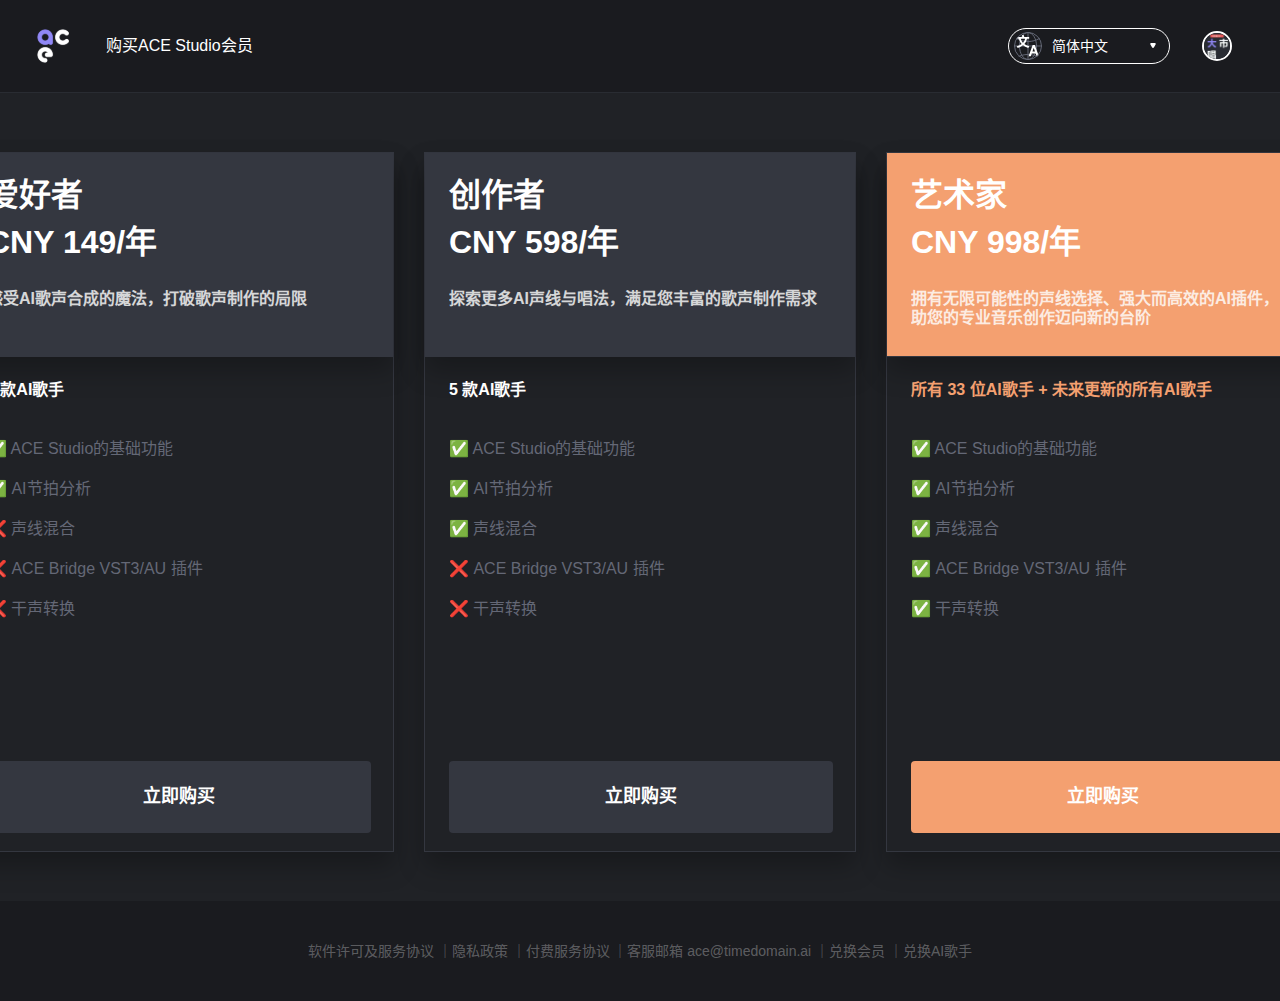
==== index.html @ 22b93936 "Add source code" ====
<!DOCTYPE html>
<html lang="zh-CN">

<head>
    <meta charset="UTF-8">
    <link rel="icon" href="/favicon.ico">
    <meta name="viewport" content="width=device-width, initial-scale=1.0">
    <meta name="baidu-site-verification" content="codeva-6UWgipgGR5">
    <!-- <title>ACE Studio | Create Limitless Vocals with AI</title> -->
    <meta name="keywords"
        content="ACE,Studio,时域科技,timedomain,AI歌声合成,引擎,软件,虚拟歌手,AI演唱,人工智能,synthesizer,vocaloid,utau,洛天依AI,雀河,火涟,长歌,鸾明,绮萱,鲤沅,小夜,起氏双子,柊雪,荼鸢,文栗,嗒啦啦,伊拾七,小莫,云灏,楚瓷,然糊糊,波音律,Vocaloid,AI歌手,AI孙燕姿,AI周杰伦,AI作曲,歌声合成,简谱,吉他谱,编曲,修音,录音棚,midi,demo曲,软音源,vst插件,人声音源,扒谱">
    <link rel="stylesheet" href="./assets/user-7eb5b597.css">
    <link rel="stylesheet" href="./assets/el-scrollbar-4dbad1cd.css">
    <link rel="stylesheet" href="./assets/el-avatar-55e4ee6e.css">
    <link rel="stylesheet" href="./assets/el-button-2cb60ae5.css">
    <link rel="stylesheet" href="./assets/index-273a7b34.css">
    <link rel="stylesheet" href="./assets/index-8712f2c7.css">
    <title>购买会员 - ACE Studio</title>
    <meta name="description" content="">
    <meta property="og:description" content="">
    <meta property="og:title" content="购买会员 - ACE Studio">
    <meta property="og:image" content="/favicon.ico">
</head>

<body data-aos-easing="ease" data-aos-duration="400" data-aos-delay="0">
    <div id="app" data-v-app="">
        <header
            class="h-23.5 w-full bg-black-250 justify-between flex flex-row flex-bc b-0 b-b b-solid b-black-550 px-8 gap-2"
            data-v-adced4b3="">
            <div class="layout__left flex items-center text-white" data-v-adced4b3=""><img alt="ace logo"
                    class="w-11 h-11 inline-block cursor-pointer" src="./assets/studio_logo-a847a9ad.svg"
                    data-v-adced4b3=""><!----><!----><!----><!----><span class="home__member" data-v-adced4b3="">购买ACE Studio会员</span><!----><!----><!----><!----><!----><!----></div>
            <div class="layout__right flex flex-nowrap items-center" data-v-adced4b3="">
                <div class="el-dropdown" data-v-adced4b3=""><button
                        class="el-button w-40.5 h-9 rounded-5 el-tooltip__trigger el-tooltip__trigger"
                        aria-disabled="false" type="button" id="el-id-4767-0" role="button" tabindex="0"
                        aria-controls="el-id-4767-1" aria-expanded="false" aria-haspopup="menu" data-v-adced4b3=""
                        style="--el-button-bg-color: ##646876; --el-button-text-color: var(--el-color-white); --el-button-border-color: ##646876; --el-button-hover-bg-color: rgb(77, 77, 77); --el-button-hover-text-color: var(--el-color-white); --el-button-hover-border-color: rgb(77, 77, 77); --el-button-active-bg-color: rgb(4, 4, 4); --el-button-active-border-color: rgb(4, 4, 4);"><!--v-if--><span
                            class=""><span class="w-37.5 flex items-center justify-between" data-v-adced4b3=""><img
                                    src="./assets/language-d5f8d525.svg" alt="language" data-v-adced4b3=""><span
                                    class="mr-8 text-sm" data-v-adced4b3="">简体中文</span><img class="mr-2"
                                    src="./assets/drop-down-55ddbc97.svg" alt="drop"
                                    data-v-adced4b3=""></span></span></button><!--v-if--></div>
                <div class="flex items-center ml-4 px-4 py-8 cursor-pointer hover:bg-[#646876] el-tooltip__trigger el-tooltip__trigger"
                    data-v-adced4b3=""><span class="el-avatar el-avatar--circle bg-[#000]" data-v-adced4b3=""
                        style="--el-avatar-size: 30px;"><img
                            src="./assets/860C649DDF0AA97A0EF742B240B599B6.jpg"
                            style="object-fit: cover;"></span></div>
            </div>
        </header><!---->
        <div class="flex flex-col items-center min-h-[85vh]" data-v-be33cde0=""><!---->
            <div class="subscribe flex mt-11" data-v-be33cde0="">
                <div class="card w-108" data-v-be33cde0="">
                    <div class="title-container w-107.5 h-51 text-8 font-600 flex flex-col" data-v-be33cde0=""><span
                            class="name" data-v-be33cde0="">爱好者</span><span
                            class="price flex justify-between mt-4 mb-7.5" data-v-be33cde0="">CNY 149/年</span><span
                            class="text-4 opacity-80" data-v-be33cde0="">感受AI歌声合成的魔法，打破歌声制作的局限</span></div>
                    <div class="content-container" data-v-be33cde0=""><span class="text-4 font-700" data-v-be33cde0="">1 款AI歌手</span>
                        <div class="feat-list leading-10" data-v-be33cde0="">✅ ACE Studio的基础功能
✅ AI节拍分析
❌ 声线混合
❌ ACE Bridge VST3/AU 插件
❌ 干声转换</div><button class="subscribe-button b-0 rounded" data-v-be33cde0=""><span
                                data-v-be33cde0="">立即购买</span></button>
                    </div>
                </div>
                <div class="card w-108" data-v-be33cde0="">
                    <div class="title-container w-107.5 h-51 text-8 font-600 flex flex-col" data-v-be33cde0=""><span
                            class="name" data-v-be33cde0="">创作者</span><span
                            class="price flex justify-between mt-4 mb-7.5" data-v-be33cde0="">CNY 598/年</span><span
                            class="text-4 opacity-80" data-v-be33cde0="">探索更多AI声线与唱法，满足您丰富的歌声制作需求</span></div>
                    <div class="content-container" data-v-be33cde0=""><span class="text-4 font-700" data-v-be33cde0="">5 款AI歌手</span>
                        <div class="feat-list leading-10" data-v-be33cde0="">✅ ACE Studio的基础功能
✅ AI节拍分析
✅ 声线混合
❌ ACE Bridge VST3/AU 插件
❌ 干声转换</div><button class="subscribe-button b-0 rounded" data-v-be33cde0=""><span
                                data-v-be33cde0="">立即购买</span></button>
                    </div>
                </div>
                <div class="card w-108 active" data-v-be33cde0="">
                    <div class="title-container w-107.5 h-51 text-8 font-600 flex flex-col" data-v-be33cde0=""><span
                            class="name" data-v-be33cde0="">艺术家</span><span
                            class="price flex justify-between mt-4 mb-7.5" data-v-be33cde0="">CNY 998/年</span><span
                            class="text-4 opacity-80" data-v-be33cde0="">拥有无限可能性的声线选择、强大而高效的AI插件，助您的专业音乐创作迈向新的台阶</span>
                    </div>
                    <div class="content-container" data-v-be33cde0=""><span class="singer-number" data-v-be33cde0="">所有 33 位AI歌手 + 未来更新的所有AI歌手</span>
                        <div class="feat-list leading-10" data-v-be33cde0="">✅ ACE Studio的基础功能
✅ AI节拍分析
✅ 声线混合
✅ ACE Bridge VST3/AU 插件
✅ 干声转换</div><button class="subscribe-button b-0 rounded" data-v-be33cde0=""><span
                                data-v-be33cde0="">立即购买</span></button>
                    </div>
                </div>
            </div>
        </div>
        <div class="footer"><span class="cursor-pointer">软件许可及服务协议 ｜ </span><span class="cursor-pointer">隐私政策 ｜
            </span><span class="cursor-pointer">付费服务协议 ｜ </span><span>客服邮箱 ace@timedomain.ai ｜ </span><span
                class="cursor-pointer">兑换会员 ｜ </span><span class="cursor-pointer">兑换AI歌手</span></div>
    </div>



    <div id="el-popper-container-4767">
        <div class="el-popper is-pure is-light el-dropdown__popper" tabindex="-1" aria-hidden="true"
            style="z-index: 2003; display: none; position: absolute; inset: 76px auto auto 1034.67px; margin: 0px;"
            data-popper-placement="bottom">
            <div class="el-scrollbar">
                <div class="el-scrollbar__wrap el-scrollbar__wrap--hidden-default">
                    <div class="el-scrollbar__view el-dropdown__list" style="">
                        <ul class="el-dropdown-menu w-41 h-30 bg-black-350" tabindex="-1" role="menu"
                            aria-labelledby="el-id-4767-0" data-v-adced4b3="" style="outline: none;" id="el-id-4767-1">
                            <!--v-if-->
                            <li data-el-collection-item="" class="text-white justify-center h-9 el-dropdown-menu__item"
                                aria-disabled="false" tabindex="-1" role="menuitem"><!--v-if-->日本語</li><!--v-if-->
                            <li data-el-collection-item="" class="text-white justify-center h-9 el-dropdown-menu__item"
                                aria-disabled="false" tabindex="-1" role="menuitem"><!--v-if-->ENGLISH</li><!--v-if-->
                            <li data-el-collection-item="" class="text-white justify-center h-9 el-dropdown-menu__item"
                                aria-disabled="false" tabindex="-1" role="menuitem"><!--v-if-->简体中文</li>
                        </ul>
                    </div>
                </div>
                <div class="el-scrollbar__bar is-horizontal" style="display: none;">
                    <div class="el-scrollbar__thumb" style="transform: translateX(0%);"></div>
                </div>
                <div class="el-scrollbar__bar is-vertical" style="display: none;">
                    <div class="el-scrollbar__thumb" style="transform: translateY(0%);"></div>
                </div>
            </div><span class="el-popper__arrow" data-popper-arrow=""
                style="position: absolute; left: 5.33333px;"></span>
        </div>
        <div class="el-popper is-light el-popover popover___info" tabindex="-1" aria-hidden="true" role="tooltip"
            id="el-id-4767-5"
            style="z-index: 2004; width: 214px; display: none; position: absolute; inset: 0px auto auto 0px; margin: 0px; transform: translate3d(1162.67px, 104.667px, 0px);"
            data-popper-placement="bottom"><!--v-if-->
            <div class="personal-information flex-col col-white bg-border fs-base text-sm!" data-v-adced4b3="">
                <div class="info flex flex-col leading-4 b-0 b-solid b-b b-[#343740]" data-v-adced4b3=""><span
                        class="font-600" data-v-adced4b3="">大市唱</span><span class="opacity-50" data-v-adced4b3=""></span>
                </div>
                <div class="tag account" data-v-adced4b3="">下载ACE Studio客户端</div>
                <div class="tag account" data-v-adced4b3="">管理账号</div>
                <div class="tag license" data-v-adced4b3="">商业许可</div>
                <div class="tag mb-2" data-v-adced4b3="">退出登录</div>
            </div><span class="el-popper__arrow" data-popper-arrow=""
                style="position: absolute; left: 0px; transform: translate3d(5.33333px, 0px, 0px);"></span>
        </div>
    </div>
</body>

</html>
---- assets/user-7eb5b597.css ----
@charset "UTF-8";:root{--el-color-white:#ffffff;--el-color-black:#000000;--el-color-primary-rgb:64,158,255;--el-color-success-rgb:103,194,58;--el-color-warning-rgb:230,162,60;--el-color-danger-rgb:245,108,108;--el-color-error-rgb:245,108,108;--el-color-info-rgb:144,147,153;--el-font-size-extra-large:20px;--el-font-size-large:18px;--el-font-size-medium:16px;--el-font-size-base:14px;--el-font-size-small:13px;--el-font-size-extra-small:12px;--el-font-family:"Helvetica Neue",Helvetica,"PingFang SC","Hiragino Sans GB","Microsoft YaHei","\5fae\8f6f\96c5\9ed1",Arial,sans-serif;--el-font-weight-primary:500;--el-font-line-height-primary:24px;--el-index-normal:1;--el-index-top:1000;--el-index-popper:2000;--el-border-radius-base:4px;--el-border-radius-small:2px;--el-border-radius-round:20px;--el-border-radius-circle:100%;--el-transition-duration:.3s;--el-transition-duration-fast:.2s;--el-transition-function-ease-in-out-bezier:cubic-bezier(.645, .045, .355, 1);--el-transition-function-fast-bezier:cubic-bezier(.23, 1, .32, 1);--el-transition-all:all var(--el-transition-duration) var(--el-transition-function-ease-in-out-bezier);--el-transition-fade:opacity var(--el-transition-duration) var(--el-transition-function-fast-bezier);--el-transition-md-fade:transform var(--el-transition-duration) var(--el-transition-function-fast-bezier),opacity var(--el-transition-duration) var(--el-transition-function-fast-bezier);--el-transition-fade-linear:opacity var(--el-transition-duration-fast) linear;--el-transition-border:border-color var(--el-transition-duration-fast) var(--el-transition-function-ease-in-out-bezier);--el-transition-box-shadow:box-shadow var(--el-transition-duration-fast) var(--el-transition-function-ease-in-out-bezier);--el-transition-color:color var(--el-transition-duration-fast) var(--el-transition-function-ease-in-out-bezier);--el-component-size-large:40px;--el-component-size:32px;--el-component-size-small:24px}:root{color-scheme:light;--el-color-white:#ffffff;--el-color-black:#000000;--el-color-primary:#409eff;--el-color-primary-light-3:#79bbff;--el-color-primary-light-5:#a0cfff;--el-color-primary-light-7:#c6e2ff;--el-color-primary-light-8:#d9ecff;--el-color-primary-light-9:#ecf5ff;--el-color-primary-dark-2:#337ecc;--el-color-success:#67c23a;--el-color-success-light-3:#95d475;--el-color-success-light-5:#b3e19d;--el-color-success-light-7:#d1edc4;--el-color-success-light-8:#e1f3d8;--el-color-success-light-9:#f0f9eb;--el-color-success-dark-2:#529b2e;--el-color-warning:#e6a23c;--el-color-warning-light-3:#eebe77;--el-color-warning-light-5:#f3d19e;--el-color-warning-light-7:#f8e3c5;--el-color-warning-light-8:#faecd8;--el-color-warning-light-9:#fdf6ec;--el-color-warning-dark-2:#b88230;--el-color-danger:#f56c6c;--el-color-danger-light-3:#f89898;--el-color-danger-light-5:#fab6b6;--el-color-danger-light-7:#fcd3d3;--el-color-danger-light-8:#fde2e2;--el-color-danger-light-9:#fef0f0;--el-color-danger-dark-2:#c45656;--el-color-error:#f56c6c;--el-color-error-light-3:#f89898;--el-color-error-light-5:#fab6b6;--el-color-error-light-7:#fcd3d3;--el-color-error-light-8:#fde2e2;--el-color-error-light-9:#fef0f0;--el-color-error-dark-2:#c45656;--el-color-info:#909399;--el-color-info-light-3:#b1b3b8;--el-color-info-light-5:#c8c9cc;--el-color-info-light-7:#dedfe0;--el-color-info-light-8:#e9e9eb;--el-color-info-light-9:#f4f4f5;--el-color-info-dark-2:#73767a;--el-bg-color:#ffffff;--el-bg-color-page:#f2f3f5;--el-bg-color-overlay:#ffffff;--el-text-color-primary:#303133;--el-text-color-regular:#606266;--el-text-color-secondary:#909399;--el-text-color-placeholder:#a8abb2;--el-text-color-disabled:#c0c4cc;--el-border-color:#dcdfe6;--el-border-color-light:#e4e7ed;--el-border-color-lighter:#ebeef5;--el-border-color-extra-light:#f2f6fc;--el-border-color-dark:#d4d7de;--el-border-color-darker:#cdd0d6;--el-fill-color:#f0f2f5;--el-fill-color-light:#f5f7fa;--el-fill-color-lighter:#fafafa;--el-fill-color-extra-light:#fafcff;--el-fill-color-dark:#ebedf0;--el-fill-color-darker:#e6e8eb;--el-fill-color-blank:#ffffff;--el-box-shadow:0px 12px 32px 4px rgba(0, 0, 0, .04),0px 8px 20px rgba(0, 0, 0, .08);--el-box-shadow-light:0px 0px 12px rgba(0, 0, 0, .12);--el-box-shadow-lighter:0px 0px 6px rgba(0, 0, 0, .12);--el-box-shadow-dark:0px 16px 48px 16px rgba(0, 0, 0, .08),0px 12px 32px rgba(0, 0, 0, .12),0px 8px 16px -8px rgba(0, 0, 0, .16);--el-disabled-bg-color:var(--el-fill-color-light);--el-disabled-text-color:var(--el-text-color-placeholder);--el-disabled-border-color:var(--el-border-color-light);--el-overlay-color:rgba(0, 0, 0, .8);--el-overlay-color-light:rgba(0, 0, 0, .7);--el-overlay-color-lighter:rgba(0, 0, 0, .5);--el-mask-color:rgba(255, 255, 255, .9);--el-mask-color-extra-light:rgba(255, 255, 255, .3);--el-border-width:1px;--el-border-style:solid;--el-border-color-hover:var(--el-text-color-disabled);--el-border:var(--el-border-width) var(--el-border-style) var(--el-border-color);--el-svg-monochrome-grey:var(--el-border-color)}.fade-in-linear-enter-active,.fade-in-linear-leave-active{transition:var(--el-transition-fade-linear)}.fade-in-linear-enter-from,.fade-in-linear-leave-to{opacity:0}.el-fade-in-linear-enter-active,.el-fade-in-linear-leave-active{transition:var(--el-transition-fade-linear)}.el-fade-in-linear-enter-from,.el-fade-in-linear-leave-to{opacity:0}.el-fade-in-enter-active,.el-fade-in-leave-active{transition:all var(--el-transition-duration) cubic-bezier(.55,0,.1,1)}.el-fade-in-enter-from,.el-fade-in-leave-active{opacity:0}.el-zoom-in-center-enter-active,.el-zoom-in-center-leave-active{transition:all var(--el-transition-duration) cubic-bezier(.55,0,.1,1)}.el-zoom-in-center-enter-from,.el-zoom-in-center-leave-active{opacity:0;transform:scaleX(0)}.el-zoom-in-top-enter-active,.el-zoom-in-top-leave-active{opacity:1;transform:scaleY(1);transition:var(--el-transition-md-fade);transform-origin:center top}.el-zoom-in-top-enter-active[data-popper-placement^=top],.el-zoom-in-top-leave-active[data-popper-placement^=top]{transform-origin:center bottom}.el-zoom-in-top-enter-from,.el-zoom-in-top-leave-active{opacity:0;transform:scaleY(0)}.el-zoom-in-bottom-enter-active,.el-zoom-in-bottom-leave-active{opacity:1;transform:scaleY(1);transition:var(--el-transition-md-fade);transform-origin:center bottom}.el-zoom-in-bottom-enter-from,.el-zoom-in-bottom-leave-active{opacity:0;transform:scaleY(0)}.el-zoom-in-left-enter-active,.el-zoom-in-left-leave-active{opacity:1;transform:scale(1);transition:var(--el-transition-md-fade);transform-origin:top left}.el-zoom-in-left-enter-from,.el-zoom-in-left-leave-active{opacity:0;transform:scale(.45)}.collapse-transition{transition:var(--el-transition-duration) height ease-in-out,var(--el-transition-duration) padding-top ease-in-out,var(--el-transition-duration) padding-bottom ease-in-out}.el-collapse-transition-enter-active,.el-collapse-transition-leave-active{transition:var(--el-transition-duration) max-height ease-in-out,var(--el-transition-duration) padding-top ease-in-out,var(--el-transition-duration) padding-bottom ease-in-out}.horizontal-collapse-transition{transition:var(--el-transition-duration) width ease-in-out,var(--el-transition-duration) padding-left ease-in-out,var(--el-transition-duration) padding-right ease-in-out}.el-list-enter-active,.el-list-leave-active{transition:all 1s}.el-list-enter-from,.el-list-leave-to{opacity:0;transform:translateY(-30px)}.el-list-leave-active{position:absolute!important}.el-opacity-transition{transition:opacity var(--el-transition-duration) cubic-bezier(.55,0,.1,1)}.el-icon-loading{-webkit-animation:rotating 2s linear infinite;animation:rotating 2s linear infinite}.el-icon--right{margin-left:5px}.el-icon--left{margin-right:5px}@-webkit-keyframes rotating{0%{transform:rotate(0)}to{transform:rotate(360deg)}}@keyframes rotating{0%{transform:rotate(0)}to{transform:rotate(360deg)}}.el-icon{--color:inherit;height:1em;width:1em;line-height:1em;display:inline-flex;justify-content:center;align-items:center;position:relative;fill:currentColor;color:var(--color);font-size:inherit}.el-icon.is-loading{-webkit-animation:rotating 2s linear infinite;animation:rotating 2s linear infinite}.el-icon svg{height:1em;width:1em}.el-badge{--el-badge-bg-color:var(--el-color-danger);--el-badge-radius:10px;--el-badge-font-size:12px;--el-badge-padding:6px;--el-badge-size:18px;position:relative;vertical-align:middle;display:inline-block}.el-badge__content{background-color:var(--el-badge-bg-color);border-radius:var(--el-badge-radius);color:var(--el-color-white);display:inline-flex;justify-content:center;align-items:center;font-size:var(--el-badge-font-size);height:var(--el-badge-size);padding:0 var(--el-badge-padding);white-space:nowrap;border:1px solid var(--el-bg-color)}.el-badge__content.is-fixed{position:absolute;top:0;right:calc(1px + var(--el-badge-size)/ 2);transform:translateY(-50%) translate(100%)}.el-badge__content.is-fixed.is-dot{right:5px}.el-badge__content.is-dot{height:8px;width:8px;padding:0;right:0;border-radius:50%}.el-badge__content--primary{background-color:var(--el-color-primary)}.el-badge__content--success{background-color:var(--el-color-success)}.el-badge__content--warning{background-color:var(--el-color-warning)}.el-badge__content--info{background-color:var(--el-color-info)}.el-badge__content--danger{background-color:var(--el-color-danger)}.el-message{--el-message-bg-color:var(--el-color-info-light-9);--el-message-border-color:var(--el-border-color-lighter);--el-message-padding:15px 19px;--el-message-close-size:16px;--el-message-close-icon-color:var(--el-text-color-placeholder);--el-message-close-hover-color:var(--el-text-color-secondary)}.el-message{width:-webkit-fit-content;width:-moz-fit-content;width:fit-content;max-width:calc(100% - 32px);box-sizing:border-box;border-radius:var(--el-border-radius-base);border-width:var(--el-border-width);border-style:var(--el-border-style);border-color:var(--el-message-border-color);position:fixed;left:50%;top:20px;transform:translate(-50%);background-color:var(--el-message-bg-color);transition:opacity var(--el-transition-duration),transform .4s,top .4s;padding:var(--el-message-padding);display:flex;align-items:center}.el-message.is-center{justify-content:center}.el-message.is-closable .el-message__content{padding-right:31px}.el-message p{margin:0}.el-message--success{--el-message-bg-color:var(--el-color-success-light-9);--el-message-border-color:var(--el-color-success-light-8);--el-message-text-color:var(--el-color-success)}.el-message--success .el-message__content{color:var(--el-message-text-color);overflow-wrap:anywhere}.el-message .el-message-icon--success{color:var(--el-message-text-color)}.el-message--info{--el-message-bg-color:var(--el-color-info-light-9);--el-message-border-color:var(--el-color-info-light-8);--el-message-text-color:var(--el-color-info)}.el-message--info .el-message__content{color:var(--el-message-text-color);overflow-wrap:anywhere}.el-message .el-message-icon--info{color:var(--el-message-text-color)}.el-message--warning{--el-message-bg-color:var(--el-color-warning-light-9);--el-message-border-color:var(--el-color-warning-light-8);--el-message-text-color:var(--el-color-warning)}.el-message--warning .el-message__content{color:var(--el-message-text-color);overflow-wrap:anywhere}.el-message .el-message-icon--warning{color:var(--el-message-text-color)}.el-message--error{--el-message-bg-color:var(--el-color-error-light-9);--el-message-border-color:var(--el-color-error-light-8);--el-message-text-color:var(--el-color-error)}.el-message--error .el-message__content{color:var(--el-message-text-color);overflow-wrap:anywhere}.el-message .el-message-icon--error{color:var(--el-message-text-color)}.el-message__icon{margin-right:10px}.el-message .el-message__badge{position:absolute;top:-8px;right:-8px}.el-message__content{padding:0;font-size:14px;line-height:1}.el-message__content:focus{outline-width:0}.el-message .el-message__closeBtn{position:absolute;top:50%;right:19px;transform:translateY(-50%);cursor:pointer;color:var(--el-message-close-icon-color);font-size:var(--el-message-close-size)}.el-message .el-message__closeBtn:focus{outline-width:0}.el-message .el-message__closeBtn:hover{color:var(--el-message-close-hover-color)}.el-message-fade-enter-from,.el-message-fade-leave-to{opacity:0;transform:translate(-50%,-100%)}
---- assets/el-scrollbar-4dbad1cd.css ----
.el-popper{--el-popper-border-radius:var(--el-popover-border-radius, 4px)}.el-popper{position:absolute;border-radius:var(--el-popper-border-radius);padding:5px 11px;z-index:2000;font-size:12px;line-height:20px;min-width:10px;word-wrap:break-word;visibility:visible}.el-popper.is-dark{color:var(--el-bg-color);background:var(--el-text-color-primary);border:1px solid var(--el-text-color-primary)}.el-popper.is-dark .el-popper__arrow:before{border:1px solid var(--el-text-color-primary);background:var(--el-text-color-primary);right:0}.el-popper.is-light{background:var(--el-bg-color-overlay);border:1px solid var(--el-border-color-light)}.el-popper.is-light .el-popper__arrow:before{border:1px solid var(--el-border-color-light);background:var(--el-bg-color-overlay);right:0}.el-popper.is-pure{padding:0}.el-popper__arrow{position:absolute;width:10px;height:10px;z-index:-1}.el-popper__arrow:before{position:absolute;width:10px;height:10px;z-index:-1;content:" ";transform:rotate(45deg);background:var(--el-text-color-primary);box-sizing:border-box}.el-popper[data-popper-placement^=top]>.el-popper__arrow{bottom:-5px}.el-popper[data-popper-placement^=top]>.el-popper__arrow:before{border-bottom-right-radius:2px}.el-popper[data-popper-placement^=bottom]>.el-popper__arrow{top:-5px}.el-popper[data-popper-placement^=bottom]>.el-popper__arrow:before{border-top-left-radius:2px}.el-popper[data-popper-placement^=left]>.el-popper__arrow{right:-5px}.el-popper[data-popper-placement^=left]>.el-popper__arrow:before{border-top-right-radius:2px}.el-popper[data-popper-placement^=right]>.el-popper__arrow{left:-5px}.el-popper[data-popper-placement^=right]>.el-popper__arrow:before{border-bottom-left-radius:2px}.el-popper[data-popper-placement^=top] .el-popper__arrow:before{border-top-color:transparent!important;border-left-color:transparent!important}.el-popper[data-popper-placement^=bottom] .el-popper__arrow:before{border-bottom-color:transparent!important;border-right-color:transparent!important}.el-popper[data-popper-placement^=left] .el-popper__arrow:before{border-left-color:transparent!important;border-bottom-color:transparent!important}.el-popper[data-popper-placement^=right] .el-popper__arrow:before{border-right-color:transparent!important;border-top-color:transparent!important}.el-scrollbar{--el-scrollbar-opacity:.3;--el-scrollbar-bg-color:var(--el-text-color-secondary);--el-scrollbar-hover-opacity:.5;--el-scrollbar-hover-bg-color:var(--el-text-color-secondary)}.el-scrollbar{overflow:hidden;position:relative;height:100%}.el-scrollbar__wrap{overflow:auto;height:100%}.el-scrollbar__wrap--hidden-default{scrollbar-width:none}.el-scrollbar__wrap--hidden-default::-webkit-scrollbar{display:none}.el-scrollbar__thumb{position:relative;display:block;width:0;height:0;cursor:pointer;border-radius:inherit;background-color:var(--el-scrollbar-bg-color,var(--el-text-color-secondary));transition:var(--el-transition-duration) background-color;opacity:var(--el-scrollbar-opacity,.3)}.el-scrollbar__thumb:hover{background-color:var(--el-scrollbar-hover-bg-color,var(--el-text-color-secondary));opacity:var(--el-scrollbar-hover-opacity,.5)}.el-scrollbar__bar{position:absolute;right:2px;bottom:2px;z-index:1;border-radius:4px}.el-scrollbar__bar.is-vertical{width:6px;top:2px}.el-scrollbar__bar.is-vertical>div{width:100%}.el-scrollbar__bar.is-horizontal{height:6px;left:2px}.el-scrollbar__bar.is-horizontal>div{height:100%}.el-scrollbar-fade-enter-active{transition:opacity .34s ease-out}.el-scrollbar-fade-leave-active{transition:opacity .12s ease-out}.el-scrollbar-fade-enter-from,.el-scrollbar-fade-leave-active{opacity:0}
---- assets/el-avatar-55e4ee6e.css ----
.el-avatar{--el-avatar-text-color:var(--el-color-white);--el-avatar-bg-color:var(--el-text-color-disabled);--el-avatar-text-size:14px;--el-avatar-icon-size:18px;--el-avatar-border-radius:var(--el-border-radius-base);--el-avatar-size-large:56px;--el-avatar-size-small:24px;--el-avatar-size:40px;display:inline-flex;justify-content:center;align-items:center;box-sizing:border-box;text-align:center;overflow:hidden;color:var(--el-avatar-text-color);background:var(--el-avatar-bg-color);width:var(--el-avatar-size);height:var(--el-avatar-size);font-size:var(--el-avatar-text-size)}.el-avatar>img{display:block;height:100%}.el-avatar--circle{border-radius:50%}.el-avatar--square{border-radius:var(--el-avatar-border-radius)}.el-avatar--icon{font-size:var(--el-avatar-icon-size)}.el-avatar--small{--el-avatar-size:24px}.el-avatar--large{--el-avatar-size:56px}
---- assets/el-button-2cb60ae5.css ----
.el-button{--el-button-font-weight:var(--el-font-weight-primary);--el-button-border-color:var(--el-border-color);--el-button-bg-color:var(--el-fill-color-blank);--el-button-text-color:var(--el-text-color-regular);--el-button-disabled-text-color:var(--el-disabled-text-color);--el-button-disabled-bg-color:var(--el-fill-color-blank);--el-button-disabled-border-color:var(--el-border-color-light);--el-button-divide-border-color:rgba(255, 255, 255, .5);--el-button-hover-text-color:var(--el-color-primary);--el-button-hover-bg-color:var(--el-color-primary-light-9);--el-button-hover-border-color:var(--el-color-primary-light-7);--el-button-active-text-color:var(--el-button-hover-text-color);--el-button-active-border-color:var(--el-color-primary);--el-button-active-bg-color:var(--el-button-hover-bg-color);--el-button-outline-color:var(--el-color-primary-light-5);--el-button-hover-link-text-color:var(--el-color-info);--el-button-active-color:var(--el-text-color-primary)}.el-button{display:inline-flex;justify-content:center;align-items:center;line-height:1;height:32px;white-space:nowrap;cursor:pointer;color:var(--el-button-text-color);text-align:center;box-sizing:border-box;outline:0;transition:.1s;font-weight:var(--el-button-font-weight);-webkit-user-select:none;-moz-user-select:none;-ms-user-select:none;user-select:none;vertical-align:middle;-webkit-appearance:none;background-color:var(--el-button-bg-color);border:var(--el-border);border-color:var(--el-button-border-color);padding:8px 15px;font-size:var(--el-font-size-base);border-radius:var(--el-border-radius-base)}.el-button:focus,.el-button:hover{color:var(--el-button-hover-text-color);border-color:var(--el-button-hover-border-color);background-color:var(--el-button-hover-bg-color);outline:0}.el-button:active{color:var(--el-button-active-text-color);border-color:var(--el-button-active-border-color);background-color:var(--el-button-active-bg-color);outline:0}.el-button:focus-visible{outline:2px solid var(--el-button-outline-color);outline-offset:1px}.el-button>span{display:inline-flex;align-items:center}.el-button+.el-button{margin-left:12px}.el-button.is-round{padding:8px 15px}.el-button::-moz-focus-inner{border:0}.el-button [class*=el-icon]+span{margin-left:6px}.el-button [class*=el-icon] svg{vertical-align:bottom}.el-button.is-plain{--el-button-hover-text-color:var(--el-color-primary);--el-button-hover-bg-color:var(--el-fill-color-blank);--el-button-hover-border-color:var(--el-color-primary)}.el-button.is-active{color:var(--el-button-active-text-color);border-color:var(--el-button-active-border-color);background-color:var(--el-button-active-bg-color);outline:0}.el-button.is-disabled,.el-button.is-disabled:focus,.el-button.is-disabled:hover{color:var(--el-button-disabled-text-color);cursor:not-allowed;background-image:none;background-color:var(--el-button-disabled-bg-color);border-color:var(--el-button-disabled-border-color)}.el-button.is-loading{position:relative;pointer-events:none}.el-button.is-loading:before{z-index:1;pointer-events:none;content:"";position:absolute;left:-1px;top:-1px;right:-1px;bottom:-1px;border-radius:inherit;background-color:var(--el-mask-color-extra-light)}.el-button.is-round{border-radius:var(--el-border-radius-round)}.el-button.is-circle{border-radius:50%;padding:8px}.el-button.is-text{color:var(--el-button-text-color);border:0 solid transparent;background-color:transparent}.el-button.is-text.is-disabled{color:var(--el-button-disabled-text-color);background-color:transparent!important}.el-button.is-text:not(.is-disabled):focus,.el-button.is-text:not(.is-disabled):hover{background-color:var(--el-fill-color-light)}.el-button.is-text:not(.is-disabled):focus-visible{outline:2px solid var(--el-button-outline-color);outline-offset:1px}.el-button.is-text:not(.is-disabled):active{background-color:var(--el-fill-color)}.el-button.is-text:not(.is-disabled).is-has-bg{background-color:var(--el-fill-color-light)}.el-button.is-text:not(.is-disabled).is-has-bg:focus,.el-button.is-text:not(.is-disabled).is-has-bg:hover{background-color:var(--el-fill-color)}.el-button.is-text:not(.is-disabled).is-has-bg:active{background-color:var(--el-fill-color-dark)}.el-button__text--expand{letter-spacing:.3em;margin-right:-.3em}.el-button.is-link{border-color:transparent;color:var(--el-button-text-color);background:0 0;padding:2px;height:auto}.el-button.is-link:focus,.el-button.is-link:hover{color:var(--el-button-hover-link-text-color)}.el-button.is-link.is-disabled{color:var(--el-button-disabled-text-color);background-color:transparent!important;border-color:transparent!important}.el-button.is-link:not(.is-disabled):focus,.el-button.is-link:not(.is-disabled):hover{border-color:transparent;background-color:transparent}.el-button.is-link:not(.is-disabled):active{color:var(--el-button-active-color);border-color:transparent;background-color:transparent}.el-button--text{border-color:transparent;background:0 0;color:var(--el-color-primary);padding-left:0;padding-right:0}.el-button--text.is-disabled{color:var(--el-button-disabled-text-color);background-color:transparent!important;border-color:transparent!important}.el-button--text:not(.is-disabled):focus,.el-button--text:not(.is-disabled):hover{color:var(--el-color-primary-light-3);border-color:transparent;background-color:transparent}.el-button--text:not(.is-disabled):active{color:var(--el-color-primary-dark-2);border-color:transparent;background-color:transparent}.el-button__link--expand{letter-spacing:.3em;margin-right:-.3em}.el-button--primary{--el-button-text-color:var(--el-color-white);--el-button-bg-color:var(--el-color-primary);--el-button-border-color:var(--el-color-primary);--el-button-outline-color:var(--el-color-primary-light-5);--el-button-active-color:var(--el-color-primary-dark-2);--el-button-hover-text-color:var(--el-color-white);--el-button-hover-link-text-color:var(--el-color-primary-light-5);--el-button-hover-bg-color:var(--el-color-primary-light-3);--el-button-hover-border-color:var(--el-color-primary-light-3);--el-button-active-bg-color:var(--el-color-primary-dark-2);--el-button-active-border-color:var(--el-color-primary-dark-2);--el-button-disabled-text-color:var(--el-color-white);--el-button-disabled-bg-color:var(--el-color-primary-light-5);--el-button-disabled-border-color:var(--el-color-primary-light-5)}.el-button--primary.is-link,.el-button--primary.is-plain,.el-button--primary.is-text{--el-button-text-color:var(--el-color-primary);--el-button-bg-color:var(--el-color-primary-light-9);--el-button-border-color:var(--el-color-primary-light-5);--el-button-hover-text-color:var(--el-color-white);--el-button-hover-bg-color:var(--el-color-primary);--el-button-hover-border-color:var(--el-color-primary);--el-button-active-text-color:var(--el-color-white)}.el-button--primary.is-link.is-disabled,.el-button--primary.is-link.is-disabled:active,.el-button--primary.is-link.is-disabled:focus,.el-button--primary.is-link.is-disabled:hover,.el-button--primary.is-plain.is-disabled,.el-button--primary.is-plain.is-disabled:active,.el-button--primary.is-plain.is-disabled:focus,.el-button--primary.is-plain.is-disabled:hover,.el-button--primary.is-text.is-disabled,.el-button--primary.is-text.is-disabled:active,.el-button--primary.is-text.is-disabled:focus,.el-button--primary.is-text.is-disabled:hover{color:var(--el-color-primary-light-5);background-color:var(--el-color-primary-light-9);border-color:var(--el-color-primary-light-8)}.el-button--success{--el-button-text-color:var(--el-color-white);--el-button-bg-color:var(--el-color-success);--el-button-border-color:var(--el-color-success);--el-button-outline-color:var(--el-color-success-light-5);--el-button-active-color:var(--el-color-success-dark-2);--el-button-hover-text-color:var(--el-color-white);--el-button-hover-link-text-color:var(--el-color-success-light-5);--el-button-hover-bg-color:var(--el-color-success-light-3);--el-button-hover-border-color:var(--el-color-success-light-3);--el-button-active-bg-color:var(--el-color-success-dark-2);--el-button-active-border-color:var(--el-color-success-dark-2);--el-button-disabled-text-color:var(--el-color-white);--el-button-disabled-bg-color:var(--el-color-success-light-5);--el-button-disabled-border-color:var(--el-color-success-light-5)}.el-button--success.is-link,.el-button--success.is-plain,.el-button--success.is-text{--el-button-text-color:var(--el-color-success);--el-button-bg-color:var(--el-color-success-light-9);--el-button-border-color:var(--el-color-success-light-5);--el-button-hover-text-color:var(--el-color-white);--el-button-hover-bg-color:var(--el-color-success);--el-button-hover-border-color:var(--el-color-success);--el-button-active-text-color:var(--el-color-white)}.el-button--success.is-link.is-disabled,.el-button--success.is-link.is-disabled:active,.el-button--success.is-link.is-disabled:focus,.el-button--success.is-link.is-disabled:hover,.el-button--success.is-plain.is-disabled,.el-button--success.is-plain.is-disabled:active,.el-button--success.is-plain.is-disabled:focus,.el-button--success.is-plain.is-disabled:hover,.el-button--success.is-text.is-disabled,.el-button--success.is-text.is-disabled:active,.el-button--success.is-text.is-disabled:focus,.el-button--success.is-text.is-disabled:hover{color:var(--el-color-success-light-5);background-color:var(--el-color-success-light-9);border-color:var(--el-color-success-light-8)}.el-button--warning{--el-button-text-color:var(--el-color-white);--el-button-bg-color:var(--el-color-warning);--el-button-border-color:var(--el-color-warning);--el-button-outline-color:var(--el-color-warning-light-5);--el-button-active-color:var(--el-color-warning-dark-2);--el-button-hover-text-color:var(--el-color-white);--el-button-hover-link-text-color:var(--el-color-warning-light-5);--el-button-hover-bg-color:var(--el-color-warning-light-3);--el-button-hover-border-color:var(--el-color-warning-light-3);--el-button-active-bg-color:var(--el-color-warning-dark-2);--el-button-active-border-color:var(--el-color-warning-dark-2);--el-button-disabled-text-color:var(--el-color-white);--el-button-disabled-bg-color:var(--el-color-warning-light-5);--el-button-disabled-border-color:var(--el-color-warning-light-5)}.el-button--warning.is-link,.el-button--warning.is-plain,.el-button--warning.is-text{--el-button-text-color:var(--el-color-warning);--el-button-bg-color:var(--el-color-warning-light-9);--el-button-border-color:var(--el-color-warning-light-5);--el-button-hover-text-color:var(--el-color-white);--el-button-hover-bg-color:var(--el-color-warning);--el-button-hover-border-color:var(--el-color-warning);--el-button-active-text-color:var(--el-color-white)}.el-button--warning.is-link.is-disabled,.el-button--warning.is-link.is-disabled:active,.el-button--warning.is-link.is-disabled:focus,.el-button--warning.is-link.is-disabled:hover,.el-button--warning.is-plain.is-disabled,.el-button--warning.is-plain.is-disabled:active,.el-button--warning.is-plain.is-disabled:focus,.el-button--warning.is-plain.is-disabled:hover,.el-button--warning.is-text.is-disabled,.el-button--warning.is-text.is-disabled:active,.el-button--warning.is-text.is-disabled:focus,.el-button--warning.is-text.is-disabled:hover{color:var(--el-color-warning-light-5);background-color:var(--el-color-warning-light-9);border-color:var(--el-color-warning-light-8)}.el-button--danger{--el-button-text-color:var(--el-color-white);--el-button-bg-color:var(--el-color-danger);--el-button-border-color:var(--el-color-danger);--el-button-outline-color:var(--el-color-danger-light-5);--el-button-active-color:var(--el-color-danger-dark-2);--el-button-hover-text-color:var(--el-color-white);--el-button-hover-link-text-color:var(--el-color-danger-light-5);--el-button-hover-bg-color:var(--el-color-danger-light-3);--el-button-hover-border-color:var(--el-color-danger-light-3);--el-button-active-bg-color:var(--el-color-danger-dark-2);--el-button-active-border-color:var(--el-color-danger-dark-2);--el-button-disabled-text-color:var(--el-color-white);--el-button-disabled-bg-color:var(--el-color-danger-light-5);--el-button-disabled-border-color:var(--el-color-danger-light-5)}.el-button--danger.is-link,.el-button--danger.is-plain,.el-button--danger.is-text{--el-button-text-color:var(--el-color-danger);--el-button-bg-color:var(--el-color-danger-light-9);--el-button-border-color:var(--el-color-danger-light-5);--el-button-hover-text-color:var(--el-color-white);--el-button-hover-bg-color:var(--el-color-danger);--el-button-hover-border-color:var(--el-color-danger);--el-button-active-text-color:var(--el-color-white)}.el-button--danger.is-link.is-disabled,.el-button--danger.is-link.is-disabled:active,.el-button--danger.is-link.is-disabled:focus,.el-button--danger.is-link.is-disabled:hover,.el-button--danger.is-plain.is-disabled,.el-button--danger.is-plain.is-disabled:active,.el-button--danger.is-plain.is-disabled:focus,.el-button--danger.is-plain.is-disabled:hover,.el-button--danger.is-text.is-disabled,.el-button--danger.is-text.is-disabled:active,.el-button--danger.is-text.is-disabled:focus,.el-button--danger.is-text.is-disabled:hover{color:var(--el-color-danger-light-5);background-color:var(--el-color-danger-light-9);border-color:var(--el-color-danger-light-8)}.el-button--info{--el-button-text-color:var(--el-color-white);--el-button-bg-color:var(--el-color-info);--el-button-border-color:var(--el-color-info);--el-button-outline-color:var(--el-color-info-light-5);--el-button-active-color:var(--el-color-info-dark-2);--el-button-hover-text-color:var(--el-color-white);--el-button-hover-link-text-color:var(--el-color-info-light-5);--el-button-hover-bg-color:var(--el-color-info-light-3);--el-button-hover-border-color:var(--el-color-info-light-3);--el-button-active-bg-color:var(--el-color-info-dark-2);--el-button-active-border-color:var(--el-color-info-dark-2);--el-button-disabled-text-color:var(--el-color-white);--el-button-disabled-bg-color:var(--el-color-info-light-5);--el-button-disabled-border-color:var(--el-color-info-light-5)}.el-button--info.is-link,.el-button--info.is-plain,.el-button--info.is-text{--el-button-text-color:var(--el-color-info);--el-button-bg-color:var(--el-color-info-light-9);--el-button-border-color:var(--el-color-info-light-5);--el-button-hover-text-color:var(--el-color-white);--el-button-hover-bg-color:var(--el-color-info);--el-button-hover-border-color:var(--el-color-info);--el-button-active-text-color:var(--el-color-white)}.el-button--info.is-link.is-disabled,.el-button--info.is-link.is-disabled:active,.el-button--info.is-link.is-disabled:focus,.el-button--info.is-link.is-disabled:hover,.el-button--info.is-plain.is-disabled,.el-button--info.is-plain.is-disabled:active,.el-button--info.is-plain.is-disabled:focus,.el-button--info.is-plain.is-disabled:hover,.el-button--info.is-text.is-disabled,.el-button--info.is-text.is-disabled:active,.el-button--info.is-text.is-disabled:focus,.el-button--info.is-text.is-disabled:hover{color:var(--el-color-info-light-5);background-color:var(--el-color-info-light-9);border-color:var(--el-color-info-light-8)}.el-button--large{--el-button-size:40px;height:var(--el-button-size);padding:12px 19px;font-size:var(--el-font-size-base);border-radius:var(--el-border-radius-base)}.el-button--large [class*=el-icon]+span{margin-left:8px}.el-button--large.is-round{padding:12px 19px}.el-button--large.is-circle{width:var(--el-button-size);padding:12px}.el-button--small{--el-button-size:24px;height:var(--el-button-size);padding:5px 11px;font-size:12px;border-radius:calc(var(--el-border-radius-base) - 1px)}.el-button--small [class*=el-icon]+span{margin-left:4px}.el-button--small.is-round{padding:5px 11px}.el-button--small.is-circle{width:var(--el-button-size);padding:5px}
---- assets/index-273a7b34.css ----
@charset "UTF-8";.footer{display:flex;justify-content:center;align-items:center;width:100%;height:100px;font-size:14px;color:#ffffff4d;background:#1a1b1f;margin-top:34px}.el-popover{--el-popover-bg-color:var(--el-bg-color-overlay);--el-popover-font-size:var(--el-font-size-base);--el-popover-border-color:var(--el-border-color-lighter);--el-popover-padding:12px;--el-popover-padding-large:18px 20px;--el-popover-title-font-size:16px;--el-popover-title-text-color:var(--el-text-color-primary);--el-popover-border-radius:4px}.el-popover.el-popper{background:var(--el-popover-bg-color);min-width:150px;border-radius:var(--el-popover-border-radius);border:1px solid var(--el-popover-border-color);padding:var(--el-popover-padding);z-index:var(--el-index-popper);color:var(--el-text-color-regular);line-height:1.4;text-align:justify;font-size:var(--el-popover-font-size);box-shadow:var(--el-box-shadow-light);word-break:break-all;box-sizing:border-box}.el-popover.el-popper--plain{padding:var(--el-popover-padding-large)}.el-popover__title{color:var(--el-popover-title-text-color);font-size:var(--el-popover-title-font-size);line-height:1;margin-bottom:12px}.el-popover__reference:focus:hover,.el-popover__reference:focus:not(.focusing){outline-width:0}.el-popover.el-popper.is-dark{--el-popover-bg-color:var(--el-text-color-primary);--el-popover-border-color:var(--el-text-color-primary);--el-popover-title-text-color:var(--el-bg-color);color:var(--el-bg-color)}.el-popover.el-popper:focus,.el-popover.el-popper:focus:active{outline-width:0}.el-button-group{display:inline-block;vertical-align:middle}.el-button-group:after,.el-button-group:before{display:table;content:""}.el-button-group:after{clear:both}.el-button-group>.el-button{float:left;position:relative}.el-button-group>.el-button+.el-button{margin-left:0}.el-button-group>.el-button:first-child{border-top-right-radius:0;border-bottom-right-radius:0}.el-button-group>.el-button:last-child{border-top-left-radius:0;border-bottom-left-radius:0}.el-button-group>.el-button:first-child:last-child{border-top-right-radius:var(--el-border-radius-base);border-bottom-right-radius:var(--el-border-radius-base);border-top-left-radius:var(--el-border-radius-base);border-bottom-left-radius:var(--el-border-radius-base)}.el-button-group>.el-button:first-child:last-child.is-round{border-radius:var(--el-border-radius-round)}.el-button-group>.el-button:first-child:last-child.is-circle{border-radius:50%}.el-button-group>.el-button:not(:first-child):not(:last-child){border-radius:0}.el-button-group>.el-button:not(:last-child){margin-right:-1px}.el-button-group>.el-button:active,.el-button-group>.el-button:focus,.el-button-group>.el-button:hover{z-index:1}.el-button-group>.el-button.is-active{z-index:1}.el-button-group>.el-dropdown>.el-button{border-top-left-radius:0;border-bottom-left-radius:0;border-left-color:var(--el-button-divide-border-color)}.el-button-group .el-button--primary:first-child{border-right-color:var(--el-button-divide-border-color)}.el-button-group .el-button--primary:last-child{border-left-color:var(--el-button-divide-border-color)}.el-button-group .el-button--primary:not(:first-child):not(:last-child){border-left-color:var(--el-button-divide-border-color);border-right-color:var(--el-button-divide-border-color)}.el-button-group .el-button--success:first-child{border-right-color:var(--el-button-divide-border-color)}.el-button-group .el-button--success:last-child{border-left-color:var(--el-button-divide-border-color)}.el-button-group .el-button--success:not(:first-child):not(:last-child){border-left-color:var(--el-button-divide-border-color);border-right-color:var(--el-button-divide-border-color)}.el-button-group .el-button--warning:first-child{border-right-color:var(--el-button-divide-border-color)}.el-button-group .el-button--warning:last-child{border-left-color:var(--el-button-divide-border-color)}.el-button-group .el-button--warning:not(:first-child):not(:last-child){border-left-color:var(--el-button-divide-border-color);border-right-color:var(--el-button-divide-border-color)}.el-button-group .el-button--danger:first-child{border-right-color:var(--el-button-divide-border-color)}.el-button-group .el-button--danger:last-child{border-left-color:var(--el-button-divide-border-color)}.el-button-group .el-button--danger:not(:first-child):not(:last-child){border-left-color:var(--el-button-divide-border-color);border-right-color:var(--el-button-divide-border-color)}.el-button-group .el-button--info:first-child{border-right-color:var(--el-button-divide-border-color)}.el-button-group .el-button--info:last-child{border-left-color:var(--el-button-divide-border-color)}.el-button-group .el-button--info:not(:first-child):not(:last-child){border-left-color:var(--el-button-divide-border-color);border-right-color:var(--el-button-divide-border-color)}.el-dropdown{--el-dropdown-menu-box-shadow:var(--el-box-shadow-light);--el-dropdown-menuItem-hover-fill:var(--el-color-primary-light-9);--el-dropdown-menuItem-hover-color:var(--el-color-primary);--el-dropdown-menu-index:10;display:inline-flex;position:relative;color:var(--el-text-color-regular);font-size:var(--el-font-size-base);line-height:1;vertical-align:top}.el-dropdown.is-disabled{color:var(--el-text-color-placeholder);cursor:not-allowed}.el-dropdown__popper{--el-dropdown-menu-box-shadow:var(--el-box-shadow-light);--el-dropdown-menuItem-hover-fill:var(--el-color-primary-light-9);--el-dropdown-menuItem-hover-color:var(--el-color-primary);--el-dropdown-menu-index:10}.el-dropdown__popper.el-popper{background:var(--el-bg-color-overlay);border:1px solid var(--el-border-color-light);box-shadow:var(--el-dropdown-menu-box-shadow)}.el-dropdown__popper.el-popper .el-popper__arrow:before{border:1px solid var(--el-border-color-light)}.el-dropdown__popper.el-popper[data-popper-placement^=top] .el-popper__arrow:before{border-top-color:transparent;border-left-color:transparent}.el-dropdown__popper.el-popper[data-popper-placement^=bottom] .el-popper__arrow:before{border-bottom-color:transparent;border-right-color:transparent}.el-dropdown__popper.el-popper[data-popper-placement^=left] .el-popper__arrow:before{border-left-color:transparent;border-bottom-color:transparent}.el-dropdown__popper.el-popper[data-popper-placement^=right] .el-popper__arrow:before{border-right-color:transparent;border-top-color:transparent}.el-dropdown__popper .el-dropdown-menu{border:none}.el-dropdown__popper .el-dropdown__popper-selfdefine{outline:0}.el-dropdown__popper .el-scrollbar__bar{z-index:calc(var(--el-dropdown-menu-index) + 1)}.el-dropdown__popper .el-dropdown__list{list-style:none;padding:0;margin:0;box-sizing:border-box}.el-dropdown .el-dropdown__caret-button{padding-left:0;padding-right:0;display:inline-flex;justify-content:center;align-items:center;width:32px;border-left:none}.el-dropdown .el-dropdown__caret-button>span{display:inline-flex}.el-dropdown .el-dropdown__caret-button:before{content:"";position:absolute;display:block;width:1px;top:-1px;bottom:-1px;left:0;background:var(--el-overlay-color-lighter)}.el-dropdown .el-dropdown__caret-button.el-button:before{background:var(--el-border-color);opacity:.5}.el-dropdown .el-dropdown__caret-button .el-dropdown__icon{font-size:inherit;padding-left:0}.el-dropdown .el-dropdown-selfdefine{outline:0}.el-dropdown--large .el-dropdown__caret-button{width:40px}.el-dropdown--small .el-dropdown__caret-button{width:24px}.el-dropdown-menu{position:relative;top:0;left:0;z-index:var(--el-dropdown-menu-index);padding:5px 0;margin:0;background-color:var(--el-bg-color-overlay);border:none;border-radius:var(--el-border-radius-base);box-shadow:none;list-style:none}.el-dropdown-menu__item{display:flex;align-items:center;white-space:nowrap;list-style:none;line-height:22px;padding:5px 16px;margin:0;font-size:var(--el-font-size-base);color:var(--el-text-color-regular);cursor:pointer;outline:0}.el-dropdown-menu__item:not(.is-disabled):focus{background-color:var(--el-dropdown-menuItem-hover-fill);color:var(--el-dropdown-menuItem-hover-color)}.el-dropdown-menu__item i{margin-right:5px}.el-dropdown-menu__item--divided{margin:6px 0;border-top:1px solid var(--el-border-color-lighter)}.el-dropdown-menu__item.is-disabled{cursor:not-allowed;color:var(--el-text-color-disabled)}.el-dropdown-menu--large{padding:7px 0}.el-dropdown-menu--large .el-dropdown-menu__item{padding:7px 20px;line-height:22px;font-size:14px}.el-dropdown-menu--large .el-dropdown-menu__item--divided{margin:8px 0}.el-dropdown-menu--small{padding:3px 0}.el-dropdown-menu--small .el-dropdown-menu__item{padding:2px 12px;line-height:20px;font-size:12px}.el-dropdown-menu--small .el-dropdown-menu__item--divided{margin:4px 0}header[data-v-adced4b3] .el-button:hover{opacity:.5;background:#4d4d4d;border:0}@media screen and (min-width: 500px){header[data-v-adced4b3]{height:calc(80px + 1vw);max-height:94px}header .layout__left .home[data-v-adced4b3],header .layout__left .user[data-v-adced4b3],header .layout__left .login[data-v-adced4b3],header .layout__left .manual[data-v-adced4b3],header .layout__left .home__license[data-v-adced4b3],header .layout__left .home__member[data-v-adced4b3]{font-size:16px;margin-left:30px;cursor:pointer}header .layout__left .bug__now[data-v-adced4b3]{font-size:14px}header .layout__right .languages[data-v-adced4b3],header .layout__right .login[data-v-adced4b3]{font-size:14px}}header .layout__left .head_active[data-v-adced4b3]{font-weight:500;line-height:26px;color:#9087f6}header .layout__right .login[data-v-adced4b3]{font-weight:600;margin:0 40px 0 28px;cursor:pointer}@media screen and (min-width: 0){.personal-information[data-v-adced4b3]{width:214px;height:214px;gap:1px;font-size:11px;line-height:15px;color:#fff}.personal-information .info[data-v-adced4b3]{padding:14px 28px;line-height:normal}.personal-information .tag[data-v-adced4b3]{width:214px;height:34px;display:flex;align-items:center;white-space:nowrap;padding-inline:2em;cursor:pointer}.personal-information .tag[data-v-adced4b3]:hover{background:#343740}.personal-information>*[data-v-adced4b3]{background:#1a1b1f}[data-v-adced4b3] .el-avatar--circle{border:2px solid white}[data-v-adced4b3] .el-avatar--circle img{height:28px;width:28px}.privacy[data-v-adced4b3]{margin-right:50px;cursor:pointer}}body{--el-bg-color-overlay: #292c32;--el-border-color-light: #292c32;--el-color-primary-light-9: #343740;--el-color-primary: #fff}body .el-popper.popover___info{background:#1a1b1f;border-radius:2px 0 0;position:relative;top:-5px!important;left:-20px!important;color:red!important;padding:0}body .el-popper.popover___info .el-popper__arrow{transform:translate(172px)!important}body .el-popper.popover___info .el-popper__arrow:before{background-color:#1a1b1f!important}body .el-popper.popover___info.is-light{background:#1a1b1f;border:0 solid;box-shadow:0 8px 14px #0000004d}/*!
 * animate.css - https://animate.style/
 * Version - 4.1.1
 * Licensed under the MIT license - http://opensource.org/licenses/MIT
 *
 * Copyright (c) 2020 Animate.css
 */:root{--animate-duration:1s;--animate-delay:1s;--animate-repeat:1}.animate__animated{-webkit-animation-duration:1s;animation-duration:1s;-webkit-animation-duration:var(--animate-duration);animation-duration:var(--animate-duration);-webkit-animation-fill-mode:both;animation-fill-mode:both}.animate__animated.animate__infinite{-webkit-animation-iteration-count:infinite;animation-iteration-count:infinite}.animate__animated.animate__repeat-1{-webkit-animation-iteration-count:1;animation-iteration-count:1;-webkit-animation-iteration-count:var(--animate-repeat);animation-iteration-count:var(--animate-repeat)}.animate__animated.animate__repeat-2{-webkit-animation-iteration-count:2;animation-iteration-count:2;-webkit-animation-iteration-count:calc(var(--animate-repeat)*2);animation-iteration-count:calc(var(--animate-repeat)*2)}.animate__animated.animate__repeat-3{-webkit-animation-iteration-count:3;animation-iteration-count:3;-webkit-animation-iteration-count:calc(var(--animate-repeat)*3);animation-iteration-count:calc(var(--animate-repeat)*3)}.animate__animated.animate__delay-1s{-webkit-animation-delay:1s;animation-delay:1s;-webkit-animation-delay:var(--animate-delay);animation-delay:var(--animate-delay)}.animate__animated.animate__delay-2s{-webkit-animation-delay:2s;animation-delay:2s;-webkit-animation-delay:calc(var(--animate-delay)*2);animation-delay:calc(var(--animate-delay)*2)}.animate__animated.animate__delay-3s{-webkit-animation-delay:3s;animation-delay:3s;-webkit-animation-delay:calc(var(--animate-delay)*3);animation-delay:calc(var(--animate-delay)*3)}.animate__animated.animate__delay-4s{-webkit-animation-delay:4s;animation-delay:4s;-webkit-animation-delay:calc(var(--animate-delay)*4);animation-delay:calc(var(--animate-delay)*4)}.animate__animated.animate__delay-5s{-webkit-animation-delay:5s;animation-delay:5s;-webkit-animation-delay:calc(var(--animate-delay)*5);animation-delay:calc(var(--animate-delay)*5)}.animate__animated.animate__faster{-webkit-animation-duration:.5s;animation-duration:.5s;-webkit-animation-duration:calc(var(--animate-duration)/2);animation-duration:calc(var(--animate-duration)/2)}.animate__animated.animate__fast{-webkit-animation-duration:.8s;animation-duration:.8s;-webkit-animation-duration:calc(var(--animate-duration)*.8);animation-duration:calc(var(--animate-duration)*.8)}.animate__animated.animate__slow{-webkit-animation-duration:2s;animation-duration:2s;-webkit-animation-duration:calc(var(--animate-duration)*2);animation-duration:calc(var(--animate-duration)*2)}.animate__animated.animate__slower{-webkit-animation-duration:3s;animation-duration:3s;-webkit-animation-duration:calc(var(--animate-duration)*3);animation-duration:calc(var(--animate-duration)*3)}@media (prefers-reduced-motion:reduce),print{.animate__animated{-webkit-animation-duration:1ms!important;animation-duration:1ms!important;-webkit-transition-duration:1ms!important;transition-duration:1ms!important;-webkit-animation-iteration-count:1!important;animation-iteration-count:1!important}.animate__animated[class*=Out]{opacity:0}}@-webkit-keyframes bounce{0%,20%,53%,to{-webkit-animation-timing-function:cubic-bezier(.215,.61,.355,1);animation-timing-function:cubic-bezier(.215,.61,.355,1);-webkit-transform:translateZ(0);transform:translateZ(0)}40%,43%{-webkit-animation-timing-function:cubic-bezier(.755,.05,.855,.06);animation-timing-function:cubic-bezier(.755,.05,.855,.06);-webkit-transform:translate3d(0,-30px,0) scaleY(1.1);transform:translate3d(0,-30px,0) scaleY(1.1)}70%{-webkit-animation-timing-function:cubic-bezier(.755,.05,.855,.06);animation-timing-function:cubic-bezier(.755,.05,.855,.06);-webkit-transform:translate3d(0,-15px,0) scaleY(1.05);transform:translate3d(0,-15px,0) scaleY(1.05)}80%{-webkit-transition-timing-function:cubic-bezier(.215,.61,.355,1);transition-timing-function:cubic-bezier(.215,.61,.355,1);-webkit-transform:translateZ(0) scaleY(.95);transform:translateZ(0) scaleY(.95)}90%{-webkit-transform:translate3d(0,-4px,0) scaleY(1.02);transform:translate3d(0,-4px,0) scaleY(1.02)}}@keyframes bounce{0%,20%,53%,to{-webkit-animation-timing-function:cubic-bezier(.215,.61,.355,1);animation-timing-function:cubic-bezier(.215,.61,.355,1);-webkit-transform:translateZ(0);transform:translateZ(0)}40%,43%{-webkit-animation-timing-function:cubic-bezier(.755,.05,.855,.06);animation-timing-function:cubic-bezier(.755,.05,.855,.06);-webkit-transform:translate3d(0,-30px,0) scaleY(1.1);transform:translate3d(0,-30px,0) scaleY(1.1)}70%{-webkit-animation-timing-function:cubic-bezier(.755,.05,.855,.06);animation-timing-function:cubic-bezier(.755,.05,.855,.06);-webkit-transform:translate3d(0,-15px,0) scaleY(1.05);transform:translate3d(0,-15px,0) scaleY(1.05)}80%{-webkit-transition-timing-function:cubic-bezier(.215,.61,.355,1);transition-timing-function:cubic-bezier(.215,.61,.355,1);-webkit-transform:translateZ(0) scaleY(.95);transform:translateZ(0) scaleY(.95)}90%{-webkit-transform:translate3d(0,-4px,0) scaleY(1.02);transform:translate3d(0,-4px,0) scaleY(1.02)}}.animate__bounce{-webkit-animation-name:bounce;animation-name:bounce;-webkit-transform-origin:center bottom;transform-origin:center bottom}@-webkit-keyframes flash{0%,50%,to{opacity:1}25%,75%{opacity:0}}@keyframes flash{0%,50%,to{opacity:1}25%,75%{opacity:0}}.animate__flash{-webkit-animation-name:flash;animation-name:flash}@-webkit-keyframes pulse{0%{-webkit-transform:scaleX(1);transform:scaleX(1)}50%{-webkit-transform:scale3d(1.05,1.05,1.05);transform:scale3d(1.05,1.05,1.05)}to{-webkit-transform:scaleX(1);transform:scaleX(1)}}@keyframes pulse{0%{-webkit-transform:scaleX(1);transform:scaleX(1)}50%{-webkit-transform:scale3d(1.05,1.05,1.05);transform:scale3d(1.05,1.05,1.05)}to{-webkit-transform:scaleX(1);transform:scaleX(1)}}.animate__pulse{-webkit-animation-name:pulse;animation-name:pulse;-webkit-animation-timing-function:ease-in-out;animation-timing-function:ease-in-out}@-webkit-keyframes rubberBand{0%{-webkit-transform:scaleX(1);transform:scaleX(1)}30%{-webkit-transform:scale3d(1.25,.75,1);transform:scale3d(1.25,.75,1)}40%{-webkit-transform:scale3d(.75,1.25,1);transform:scale3d(.75,1.25,1)}50%{-webkit-transform:scale3d(1.15,.85,1);transform:scale3d(1.15,.85,1)}65%{-webkit-transform:scale3d(.95,1.05,1);transform:scale3d(.95,1.05,1)}75%{-webkit-transform:scale3d(1.05,.95,1);transform:scale3d(1.05,.95,1)}to{-webkit-transform:scaleX(1);transform:scaleX(1)}}@keyframes rubberBand{0%{-webkit-transform:scaleX(1);transform:scaleX(1)}30%{-webkit-transform:scale3d(1.25,.75,1);transform:scale3d(1.25,.75,1)}40%{-webkit-transform:scale3d(.75,1.25,1);transform:scale3d(.75,1.25,1)}50%{-webkit-transform:scale3d(1.15,.85,1);transform:scale3d(1.15,.85,1)}65%{-webkit-transform:scale3d(.95,1.05,1);transform:scale3d(.95,1.05,1)}75%{-webkit-transform:scale3d(1.05,.95,1);transform:scale3d(1.05,.95,1)}to{-webkit-transform:scaleX(1);transform:scaleX(1)}}.animate__rubberBand{-webkit-animation-name:rubberBand;animation-name:rubberBand}@-webkit-keyframes shakeX{0%,to{-webkit-transform:translateZ(0);transform:translateZ(0)}10%,30%,50%,70%,90%{-webkit-transform:translate3d(-10px,0,0);transform:translate3d(-10px,0,0)}20%,40%,60%,80%{-webkit-transform:translate3d(10px,0,0);transform:translate3d(10px,0,0)}}@keyframes shakeX{0%,to{-webkit-transform:translateZ(0);transform:translateZ(0)}10%,30%,50%,70%,90%{-webkit-transform:translate3d(-10px,0,0);transform:translate3d(-10px,0,0)}20%,40%,60%,80%{-webkit-transform:translate3d(10px,0,0);transform:translate3d(10px,0,0)}}.animate__shakeX{-webkit-animation-name:shakeX;animation-name:shakeX}@-webkit-keyframes shakeY{0%,to{-webkit-transform:translateZ(0);transform:translateZ(0)}10%,30%,50%,70%,90%{-webkit-transform:translate3d(0,-10px,0);transform:translate3d(0,-10px,0)}20%,40%,60%,80%{-webkit-transform:translate3d(0,10px,0);transform:translate3d(0,10px,0)}}@keyframes shakeY{0%,to{-webkit-transform:translateZ(0);transform:translateZ(0)}10%,30%,50%,70%,90%{-webkit-transform:translate3d(0,-10px,0);transform:translate3d(0,-10px,0)}20%,40%,60%,80%{-webkit-transform:translate3d(0,10px,0);transform:translate3d(0,10px,0)}}.animate__shakeY{-webkit-animation-name:shakeY;animation-name:shakeY}@-webkit-keyframes headShake{0%{-webkit-transform:translateX(0);transform:translate(0)}6.5%{-webkit-transform:translateX(-6px) rotateY(-9deg);transform:translate(-6px) rotateY(-9deg)}18.5%{-webkit-transform:translateX(5px) rotateY(7deg);transform:translate(5px) rotateY(7deg)}31.5%{-webkit-transform:translateX(-3px) rotateY(-5deg);transform:translate(-3px) rotateY(-5deg)}43.5%{-webkit-transform:translateX(2px) rotateY(3deg);transform:translate(2px) rotateY(3deg)}50%{-webkit-transform:translateX(0);transform:translate(0)}}@keyframes headShake{0%{-webkit-transform:translateX(0);transform:translate(0)}6.5%{-webkit-transform:translateX(-6px) rotateY(-9deg);transform:translate(-6px) rotateY(-9deg)}18.5%{-webkit-transform:translateX(5px) rotateY(7deg);transform:translate(5px) rotateY(7deg)}31.5%{-webkit-transform:translateX(-3px) rotateY(-5deg);transform:translate(-3px) rotateY(-5deg)}43.5%{-webkit-transform:translateX(2px) rotateY(3deg);transform:translate(2px) rotateY(3deg)}50%{-webkit-transform:translateX(0);transform:translate(0)}}.animate__headShake{-webkit-animation-timing-function:ease-in-out;animation-timing-function:ease-in-out;-webkit-animation-name:headShake;animation-name:headShake}@-webkit-keyframes swing{20%{-webkit-transform:rotate(15deg);transform:rotate(15deg)}40%{-webkit-transform:rotate(-10deg);transform:rotate(-10deg)}60%{-webkit-transform:rotate(5deg);transform:rotate(5deg)}80%{-webkit-transform:rotate(-5deg);transform:rotate(-5deg)}to{-webkit-transform:rotate(0deg);transform:rotate(0)}}@keyframes swing{20%{-webkit-transform:rotate(15deg);transform:rotate(15deg)}40%{-webkit-transform:rotate(-10deg);transform:rotate(-10deg)}60%{-webkit-transform:rotate(5deg);transform:rotate(5deg)}80%{-webkit-transform:rotate(-5deg);transform:rotate(-5deg)}to{-webkit-transform:rotate(0deg);transform:rotate(0)}}.animate__swing{-webkit-transform-origin:top center;transform-origin:top center;-webkit-animation-name:swing;animation-name:swing}@-webkit-keyframes tada{0%{-webkit-transform:scaleX(1);transform:scaleX(1)}10%,20%{-webkit-transform:scale3d(.9,.9,.9) rotate(-3deg);transform:scale3d(.9,.9,.9) rotate(-3deg)}30%,50%,70%,90%{-webkit-transform:scale3d(1.1,1.1,1.1) rotate(3deg);transform:scale3d(1.1,1.1,1.1) rotate(3deg)}40%,60%,80%{-webkit-transform:scale3d(1.1,1.1,1.1) rotate(-3deg);transform:scale3d(1.1,1.1,1.1) rotate(-3deg)}to{-webkit-transform:scaleX(1);transform:scaleX(1)}}@keyframes tada{0%{-webkit-transform:scaleX(1);transform:scaleX(1)}10%,20%{-webkit-transform:scale3d(.9,.9,.9) rotate(-3deg);transform:scale3d(.9,.9,.9) rotate(-3deg)}30%,50%,70%,90%{-webkit-transform:scale3d(1.1,1.1,1.1) rotate(3deg);transform:scale3d(1.1,1.1,1.1) rotate(3deg)}40%,60%,80%{-webkit-transform:scale3d(1.1,1.1,1.1) rotate(-3deg);transform:scale3d(1.1,1.1,1.1) rotate(-3deg)}to{-webkit-transform:scaleX(1);transform:scaleX(1)}}.animate__tada{-webkit-animation-name:tada;animation-name:tada}@-webkit-keyframes wobble{0%{-webkit-transform:translateZ(0);transform:translateZ(0)}15%{-webkit-transform:translate3d(-25%,0,0) rotate(-5deg);transform:translate3d(-25%,0,0) rotate(-5deg)}30%{-webkit-transform:translate3d(20%,0,0) rotate(3deg);transform:translate3d(20%,0,0) rotate(3deg)}45%{-webkit-transform:translate3d(-15%,0,0) rotate(-3deg);transform:translate3d(-15%,0,0) rotate(-3deg)}60%{-webkit-transform:translate3d(10%,0,0) rotate(2deg);transform:translate3d(10%,0,0) rotate(2deg)}75%{-webkit-transform:translate3d(-5%,0,0) rotate(-1deg);transform:translate3d(-5%,0,0) rotate(-1deg)}to{-webkit-transform:translateZ(0);transform:translateZ(0)}}@keyframes wobble{0%{-webkit-transform:translateZ(0);transform:translateZ(0)}15%{-webkit-transform:translate3d(-25%,0,0) rotate(-5deg);transform:translate3d(-25%,0,0) rotate(-5deg)}30%{-webkit-transform:translate3d(20%,0,0) rotate(3deg);transform:translate3d(20%,0,0) rotate(3deg)}45%{-webkit-transform:translate3d(-15%,0,0) rotate(-3deg);transform:translate3d(-15%,0,0) rotate(-3deg)}60%{-webkit-transform:translate3d(10%,0,0) rotate(2deg);transform:translate3d(10%,0,0) rotate(2deg)}75%{-webkit-transform:translate3d(-5%,0,0) rotate(-1deg);transform:translate3d(-5%,0,0) rotate(-1deg)}to{-webkit-transform:translateZ(0);transform:translateZ(0)}}.animate__wobble{-webkit-animation-name:wobble;animation-name:wobble}@-webkit-keyframes jello{0%,11.1%,to{-webkit-transform:translateZ(0);transform:translateZ(0)}22.2%{-webkit-transform:skewX(-12.5deg) skewY(-12.5deg);transform:skew(-12.5deg) skewY(-12.5deg)}33.3%{-webkit-transform:skewX(6.25deg) skewY(6.25deg);transform:skew(6.25deg) skewY(6.25deg)}44.4%{-webkit-transform:skewX(-3.125deg) skewY(-3.125deg);transform:skew(-3.125deg) skewY(-3.125deg)}55.5%{-webkit-transform:skewX(1.5625deg) skewY(1.5625deg);transform:skew(1.5625deg) skewY(1.5625deg)}66.6%{-webkit-transform:skewX(-.78125deg) skewY(-.78125deg);transform:skew(-.78125deg) skewY(-.78125deg)}77.7%{-webkit-transform:skewX(.390625deg) skewY(.390625deg);transform:skew(.390625deg) skewY(.390625deg)}88.8%{-webkit-transform:skewX(-.1953125deg) skewY(-.1953125deg);transform:skew(-.1953125deg) skewY(-.1953125deg)}}@keyframes jello{0%,11.1%,to{-webkit-transform:translateZ(0);transform:translateZ(0)}22.2%{-webkit-transform:skewX(-12.5deg) skewY(-12.5deg);transform:skew(-12.5deg) skewY(-12.5deg)}33.3%{-webkit-transform:skewX(6.25deg) skewY(6.25deg);transform:skew(6.25deg) skewY(6.25deg)}44.4%{-webkit-transform:skewX(-3.125deg) skewY(-3.125deg);transform:skew(-3.125deg) skewY(-3.125deg)}55.5%{-webkit-transform:skewX(1.5625deg) skewY(1.5625deg);transform:skew(1.5625deg) skewY(1.5625deg)}66.6%{-webkit-transform:skewX(-.78125deg) skewY(-.78125deg);transform:skew(-.78125deg) skewY(-.78125deg)}77.7%{-webkit-transform:skewX(.390625deg) skewY(.390625deg);transform:skew(.390625deg) skewY(.390625deg)}88.8%{-webkit-transform:skewX(-.1953125deg) skewY(-.1953125deg);transform:skew(-.1953125deg) skewY(-.1953125deg)}}.animate__jello{-webkit-animation-name:jello;animation-name:jello;-webkit-transform-origin:center;transform-origin:center}@-webkit-keyframes heartBeat{0%{-webkit-transform:scale(1);transform:scale(1)}14%{-webkit-transform:scale(1.3);transform:scale(1.3)}28%{-webkit-transform:scale(1);transform:scale(1)}42%{-webkit-transform:scale(1.3);transform:scale(1.3)}70%{-webkit-transform:scale(1);transform:scale(1)}}@keyframes heartBeat{0%{-webkit-transform:scale(1);transform:scale(1)}14%{-webkit-transform:scale(1.3);transform:scale(1.3)}28%{-webkit-transform:scale(1);transform:scale(1)}42%{-webkit-transform:scale(1.3);transform:scale(1.3)}70%{-webkit-transform:scale(1);transform:scale(1)}}.animate__heartBeat{-webkit-animation-name:heartBeat;animation-name:heartBeat;-webkit-animation-duration:1.3s;animation-duration:1.3s;-webkit-animation-duration:calc(var(--animate-duration)*1.3);animation-duration:calc(var(--animate-duration)*1.3);-webkit-animation-timing-function:ease-in-out;animation-timing-function:ease-in-out}@-webkit-keyframes backInDown{0%{-webkit-transform:translateY(-1200px) scale(.7);transform:translateY(-1200px) scale(.7);opacity:.7}80%{-webkit-transform:translateY(0) scale(.7);transform:translateY(0) scale(.7);opacity:.7}to{-webkit-transform:scale(1);transform:scale(1);opacity:1}}@keyframes backInDown{0%{-webkit-transform:translateY(-1200px) scale(.7);transform:translateY(-1200px) scale(.7);opacity:.7}80%{-webkit-transform:translateY(0) scale(.7);transform:translateY(0) scale(.7);opacity:.7}to{-webkit-transform:scale(1);transform:scale(1);opacity:1}}.animate__backInDown{-webkit-animation-name:backInDown;animation-name:backInDown}@-webkit-keyframes backInLeft{0%{-webkit-transform:translateX(-2000px) scale(.7);transform:translate(-2000px) scale(.7);opacity:.7}80%{-webkit-transform:translateX(0) scale(.7);transform:translate(0) scale(.7);opacity:.7}to{-webkit-transform:scale(1);transform:scale(1);opacity:1}}@keyframes backInLeft{0%{-webkit-transform:translateX(-2000px) scale(.7);transform:translate(-2000px) scale(.7);opacity:.7}80%{-webkit-transform:translateX(0) scale(.7);transform:translate(0) scale(.7);opacity:.7}to{-webkit-transform:scale(1);transform:scale(1);opacity:1}}.animate__backInLeft{-webkit-animation-name:backInLeft;animation-name:backInLeft}@-webkit-keyframes backInRight{0%{-webkit-transform:translateX(2000px) scale(.7);transform:translate(2000px) scale(.7);opacity:.7}80%{-webkit-transform:translateX(0) scale(.7);transform:translate(0) scale(.7);opacity:.7}to{-webkit-transform:scale(1);transform:scale(1);opacity:1}}@keyframes backInRight{0%{-webkit-transform:translateX(2000px) scale(.7);transform:translate(2000px) scale(.7);opacity:.7}80%{-webkit-transform:translateX(0) scale(.7);transform:translate(0) scale(.7);opacity:.7}to{-webkit-transform:scale(1);transform:scale(1);opacity:1}}.animate__backInRight{-webkit-animation-name:backInRight;animation-name:backInRight}@-webkit-keyframes backInUp{0%{-webkit-transform:translateY(1200px) scale(.7);transform:translateY(1200px) scale(.7);opacity:.7}80%{-webkit-transform:translateY(0) scale(.7);transform:translateY(0) scale(.7);opacity:.7}to{-webkit-transform:scale(1);transform:scale(1);opacity:1}}@keyframes backInUp{0%{-webkit-transform:translateY(1200px) scale(.7);transform:translateY(1200px) scale(.7);opacity:.7}80%{-webkit-transform:translateY(0) scale(.7);transform:translateY(0) scale(.7);opacity:.7}to{-webkit-transform:scale(1);transform:scale(1);opacity:1}}.animate__backInUp{-webkit-animation-name:backInUp;animation-name:backInUp}@-webkit-keyframes backOutDown{0%{-webkit-transform:scale(1);transform:scale(1);opacity:1}20%{-webkit-transform:translateY(0) scale(.7);transform:translateY(0) scale(.7);opacity:.7}to{-webkit-transform:translateY(700px) scale(.7);transform:translateY(700px) scale(.7);opacity:.7}}@keyframes backOutDown{0%{-webkit-transform:scale(1);transform:scale(1);opacity:1}20%{-webkit-transform:translateY(0) scale(.7);transform:translateY(0) scale(.7);opacity:.7}to{-webkit-transform:translateY(700px) scale(.7);transform:translateY(700px) scale(.7);opacity:.7}}.animate__backOutDown{-webkit-animation-name:backOutDown;animation-name:backOutDown}@-webkit-keyframes backOutLeft{0%{-webkit-transform:scale(1);transform:scale(1);opacity:1}20%{-webkit-transform:translateX(0) scale(.7);transform:translate(0) scale(.7);opacity:.7}to{-webkit-transform:translateX(-2000px) scale(.7);transform:translate(-2000px) scale(.7);opacity:.7}}@keyframes backOutLeft{0%{-webkit-transform:scale(1);transform:scale(1);opacity:1}20%{-webkit-transform:translateX(0) scale(.7);transform:translate(0) scale(.7);opacity:.7}to{-webkit-transform:translateX(-2000px) scale(.7);transform:translate(-2000px) scale(.7);opacity:.7}}.animate__backOutLeft{-webkit-animation-name:backOutLeft;animation-name:backOutLeft}@-webkit-keyframes backOutRight{0%{-webkit-transform:scale(1);transform:scale(1);opacity:1}20%{-webkit-transform:translateX(0) scale(.7);transform:translate(0) scale(.7);opacity:.7}to{-webkit-transform:translateX(2000px) scale(.7);transform:translate(2000px) scale(.7);opacity:.7}}@keyframes backOutRight{0%{-webkit-transform:scale(1);transform:scale(1);opacity:1}20%{-webkit-transform:translateX(0) scale(.7);transform:translate(0) scale(.7);opacity:.7}to{-webkit-transform:translateX(2000px) scale(.7);transform:translate(2000px) scale(.7);opacity:.7}}.animate__backOutRight{-webkit-animation-name:backOutRight;animation-name:backOutRight}@-webkit-keyframes backOutUp{0%{-webkit-transform:scale(1);transform:scale(1);opacity:1}20%{-webkit-transform:translateY(0) scale(.7);transform:translateY(0) scale(.7);opacity:.7}to{-webkit-transform:translateY(-700px) scale(.7);transform:translateY(-700px) scale(.7);opacity:.7}}@keyframes backOutUp{0%{-webkit-transform:scale(1);transform:scale(1);opacity:1}20%{-webkit-transform:translateY(0) scale(.7);transform:translateY(0) scale(.7);opacity:.7}to{-webkit-transform:translateY(-700px) scale(.7);transform:translateY(-700px) scale(.7);opacity:.7}}.animate__backOutUp{-webkit-animation-name:backOutUp;animation-name:backOutUp}@-webkit-keyframes bounceIn{0%,20%,40%,60%,80%,to{-webkit-animation-timing-function:cubic-bezier(.215,.61,.355,1);animation-timing-function:cubic-bezier(.215,.61,.355,1)}0%{opacity:0;-webkit-transform:scale3d(.3,.3,.3);transform:scale3d(.3,.3,.3)}20%{-webkit-transform:scale3d(1.1,1.1,1.1);transform:scale3d(1.1,1.1,1.1)}40%{-webkit-transform:scale3d(.9,.9,.9);transform:scale3d(.9,.9,.9)}60%{opacity:1;-webkit-transform:scale3d(1.03,1.03,1.03);transform:scale3d(1.03,1.03,1.03)}80%{-webkit-transform:scale3d(.97,.97,.97);transform:scale3d(.97,.97,.97)}to{opacity:1;-webkit-transform:scaleX(1);transform:scaleX(1)}}@keyframes bounceIn{0%,20%,40%,60%,80%,to{-webkit-animation-timing-function:cubic-bezier(.215,.61,.355,1);animation-timing-function:cubic-bezier(.215,.61,.355,1)}0%{opacity:0;-webkit-transform:scale3d(.3,.3,.3);transform:scale3d(.3,.3,.3)}20%{-webkit-transform:scale3d(1.1,1.1,1.1);transform:scale3d(1.1,1.1,1.1)}40%{-webkit-transform:scale3d(.9,.9,.9);transform:scale3d(.9,.9,.9)}60%{opacity:1;-webkit-transform:scale3d(1.03,1.03,1.03);transform:scale3d(1.03,1.03,1.03)}80%{-webkit-transform:scale3d(.97,.97,.97);transform:scale3d(.97,.97,.97)}to{opacity:1;-webkit-transform:scaleX(1);transform:scaleX(1)}}.animate__bounceIn{-webkit-animation-duration:.75s;animation-duration:.75s;-webkit-animation-duration:calc(var(--animate-duration)*.75);animation-duration:calc(var(--animate-duration)*.75);-webkit-animation-name:bounceIn;animation-name:bounceIn}@-webkit-keyframes bounceInDown{0%,60%,75%,90%,to{-webkit-animation-timing-function:cubic-bezier(.215,.61,.355,1);animation-timing-function:cubic-bezier(.215,.61,.355,1)}0%{opacity:0;-webkit-transform:translate3d(0,-3000px,0) scaleY(3);transform:translate3d(0,-3000px,0) scaleY(3)}60%{opacity:1;-webkit-transform:translate3d(0,25px,0) scaleY(.9);transform:translate3d(0,25px,0) scaleY(.9)}75%{-webkit-transform:translate3d(0,-10px,0) scaleY(.95);transform:translate3d(0,-10px,0) scaleY(.95)}90%{-webkit-transform:translate3d(0,5px,0) scaleY(.985);transform:translate3d(0,5px,0) scaleY(.985)}to{-webkit-transform:translateZ(0);transform:translateZ(0)}}@keyframes bounceInDown{0%,60%,75%,90%,to{-webkit-animation-timing-function:cubic-bezier(.215,.61,.355,1);animation-timing-function:cubic-bezier(.215,.61,.355,1)}0%{opacity:0;-webkit-transform:translate3d(0,-3000px,0) scaleY(3);transform:translate3d(0,-3000px,0) scaleY(3)}60%{opacity:1;-webkit-transform:translate3d(0,25px,0) scaleY(.9);transform:translate3d(0,25px,0) scaleY(.9)}75%{-webkit-transform:translate3d(0,-10px,0) scaleY(.95);transform:translate3d(0,-10px,0) scaleY(.95)}90%{-webkit-transform:translate3d(0,5px,0) scaleY(.985);transform:translate3d(0,5px,0) scaleY(.985)}to{-webkit-transform:translateZ(0);transform:translateZ(0)}}.animate__bounceInDown{-webkit-animation-name:bounceInDown;animation-name:bounceInDown}@-webkit-keyframes bounceInLeft{0%,60%,75%,90%,to{-webkit-animation-timing-function:cubic-bezier(.215,.61,.355,1);animation-timing-function:cubic-bezier(.215,.61,.355,1)}0%{opacity:0;-webkit-transform:translate3d(-3000px,0,0) scaleX(3);transform:translate3d(-3000px,0,0) scaleX(3)}60%{opacity:1;-webkit-transform:translate3d(25px,0,0) scaleX(1);transform:translate3d(25px,0,0) scaleX(1)}75%{-webkit-transform:translate3d(-10px,0,0) scaleX(.98);transform:translate3d(-10px,0,0) scaleX(.98)}90%{-webkit-transform:translate3d(5px,0,0) scaleX(.995);transform:translate3d(5px,0,0) scaleX(.995)}to{-webkit-transform:translateZ(0);transform:translateZ(0)}}@keyframes bounceInLeft{0%,60%,75%,90%,to{-webkit-animation-timing-function:cubic-bezier(.215,.61,.355,1);animation-timing-function:cubic-bezier(.215,.61,.355,1)}0%{opacity:0;-webkit-transform:translate3d(-3000px,0,0) scaleX(3);transform:translate3d(-3000px,0,0) scaleX(3)}60%{opacity:1;-webkit-transform:translate3d(25px,0,0) scaleX(1);transform:translate3d(25px,0,0) scaleX(1)}75%{-webkit-transform:translate3d(-10px,0,0) scaleX(.98);transform:translate3d(-10px,0,0) scaleX(.98)}90%{-webkit-transform:translate3d(5px,0,0) scaleX(.995);transform:translate3d(5px,0,0) scaleX(.995)}to{-webkit-transform:translateZ(0);transform:translateZ(0)}}.animate__bounceInLeft{-webkit-animation-name:bounceInLeft;animation-name:bounceInLeft}@-webkit-keyframes bounceInRight{0%,60%,75%,90%,to{-webkit-animation-timing-function:cubic-bezier(.215,.61,.355,1);animation-timing-function:cubic-bezier(.215,.61,.355,1)}0%{opacity:0;-webkit-transform:translate3d(3000px,0,0) scaleX(3);transform:translate3d(3000px,0,0) scaleX(3)}60%{opacity:1;-webkit-transform:translate3d(-25px,0,0) scaleX(1);transform:translate3d(-25px,0,0) scaleX(1)}75%{-webkit-transform:translate3d(10px,0,0) scaleX(.98);transform:translate3d(10px,0,0) scaleX(.98)}90%{-webkit-transform:translate3d(-5px,0,0) scaleX(.995);transform:translate3d(-5px,0,0) scaleX(.995)}to{-webkit-transform:translateZ(0);transform:translateZ(0)}}@keyframes bounceInRight{0%,60%,75%,90%,to{-webkit-animation-timing-function:cubic-bezier(.215,.61,.355,1);animation-timing-function:cubic-bezier(.215,.61,.355,1)}0%{opacity:0;-webkit-transform:translate3d(3000px,0,0) scaleX(3);transform:translate3d(3000px,0,0) scaleX(3)}60%{opacity:1;-webkit-transform:translate3d(-25px,0,0) scaleX(1);transform:translate3d(-25px,0,0) scaleX(1)}75%{-webkit-transform:translate3d(10px,0,0) scaleX(.98);transform:translate3d(10px,0,0) scaleX(.98)}90%{-webkit-transform:translate3d(-5px,0,0) scaleX(.995);transform:translate3d(-5px,0,0) scaleX(.995)}to{-webkit-transform:translateZ(0);transform:translateZ(0)}}.animate__bounceInRight{-webkit-animation-name:bounceInRight;animation-name:bounceInRight}@-webkit-keyframes bounceInUp{0%,60%,75%,90%,to{-webkit-animation-timing-function:cubic-bezier(.215,.61,.355,1);animation-timing-function:cubic-bezier(.215,.61,.355,1)}0%{opacity:0;-webkit-transform:translate3d(0,3000px,0) scaleY(5);transform:translate3d(0,3000px,0) scaleY(5)}60%{opacity:1;-webkit-transform:translate3d(0,-20px,0) scaleY(.9);transform:translate3d(0,-20px,0) scaleY(.9)}75%{-webkit-transform:translate3d(0,10px,0) scaleY(.95);transform:translate3d(0,10px,0) scaleY(.95)}90%{-webkit-transform:translate3d(0,-5px,0) scaleY(.985);transform:translate3d(0,-5px,0) scaleY(.985)}to{-webkit-transform:translateZ(0);transform:translateZ(0)}}@keyframes bounceInUp{0%,60%,75%,90%,to{-webkit-animation-timing-function:cubic-bezier(.215,.61,.355,1);animation-timing-function:cubic-bezier(.215,.61,.355,1)}0%{opacity:0;-webkit-transform:translate3d(0,3000px,0) scaleY(5);transform:translate3d(0,3000px,0) scaleY(5)}60%{opacity:1;-webkit-transform:translate3d(0,-20px,0) scaleY(.9);transform:translate3d(0,-20px,0) scaleY(.9)}75%{-webkit-transform:translate3d(0,10px,0) scaleY(.95);transform:translate3d(0,10px,0) scaleY(.95)}90%{-webkit-transform:translate3d(0,-5px,0) scaleY(.985);transform:translate3d(0,-5px,0) scaleY(.985)}to{-webkit-transform:translateZ(0);transform:translateZ(0)}}.animate__bounceInUp{-webkit-animation-name:bounceInUp;animation-name:bounceInUp}@-webkit-keyframes bounceOut{20%{-webkit-transform:scale3d(.9,.9,.9);transform:scale3d(.9,.9,.9)}50%,55%{opacity:1;-webkit-transform:scale3d(1.1,1.1,1.1);transform:scale3d(1.1,1.1,1.1)}to{opacity:0;-webkit-transform:scale3d(.3,.3,.3);transform:scale3d(.3,.3,.3)}}@keyframes bounceOut{20%{-webkit-transform:scale3d(.9,.9,.9);transform:scale3d(.9,.9,.9)}50%,55%{opacity:1;-webkit-transform:scale3d(1.1,1.1,1.1);transform:scale3d(1.1,1.1,1.1)}to{opacity:0;-webkit-transform:scale3d(.3,.3,.3);transform:scale3d(.3,.3,.3)}}.animate__bounceOut{-webkit-animation-duration:.75s;animation-duration:.75s;-webkit-animation-duration:calc(var(--animate-duration)*.75);animation-duration:calc(var(--animate-duration)*.75);-webkit-animation-name:bounceOut;animation-name:bounceOut}@-webkit-keyframes bounceOutDown{20%{-webkit-transform:translate3d(0,10px,0) scaleY(.985);transform:translate3d(0,10px,0) scaleY(.985)}40%,45%{opacity:1;-webkit-transform:translate3d(0,-20px,0) scaleY(.9);transform:translate3d(0,-20px,0) scaleY(.9)}to{opacity:0;-webkit-transform:translate3d(0,2000px,0) scaleY(3);transform:translate3d(0,2000px,0) scaleY(3)}}@keyframes bounceOutDown{20%{-webkit-transform:translate3d(0,10px,0) scaleY(.985);transform:translate3d(0,10px,0) scaleY(.985)}40%,45%{opacity:1;-webkit-transform:translate3d(0,-20px,0) scaleY(.9);transform:translate3d(0,-20px,0) scaleY(.9)}to{opacity:0;-webkit-transform:translate3d(0,2000px,0) scaleY(3);transform:translate3d(0,2000px,0) scaleY(3)}}.animate__bounceOutDown{-webkit-animation-name:bounceOutDown;animation-name:bounceOutDown}@-webkit-keyframes bounceOutLeft{20%{opacity:1;-webkit-transform:translate3d(20px,0,0) scaleX(.9);transform:translate3d(20px,0,0) scaleX(.9)}to{opacity:0;-webkit-transform:translate3d(-2000px,0,0) scaleX(2);transform:translate3d(-2000px,0,0) scaleX(2)}}@keyframes bounceOutLeft{20%{opacity:1;-webkit-transform:translate3d(20px,0,0) scaleX(.9);transform:translate3d(20px,0,0) scaleX(.9)}to{opacity:0;-webkit-transform:translate3d(-2000px,0,0) scaleX(2);transform:translate3d(-2000px,0,0) scaleX(2)}}.animate__bounceOutLeft{-webkit-animation-name:bounceOutLeft;animation-name:bounceOutLeft}@-webkit-keyframes bounceOutRight{20%{opacity:1;-webkit-transform:translate3d(-20px,0,0) scaleX(.9);transform:translate3d(-20px,0,0) scaleX(.9)}to{opacity:0;-webkit-transform:translate3d(2000px,0,0) scaleX(2);transform:translate3d(2000px,0,0) scaleX(2)}}@keyframes bounceOutRight{20%{opacity:1;-webkit-transform:translate3d(-20px,0,0) scaleX(.9);transform:translate3d(-20px,0,0) scaleX(.9)}to{opacity:0;-webkit-transform:translate3d(2000px,0,0) scaleX(2);transform:translate3d(2000px,0,0) scaleX(2)}}.animate__bounceOutRight{-webkit-animation-name:bounceOutRight;animation-name:bounceOutRight}@-webkit-keyframes bounceOutUp{20%{-webkit-transform:translate3d(0,-10px,0) scaleY(.985);transform:translate3d(0,-10px,0) scaleY(.985)}40%,45%{opacity:1;-webkit-transform:translate3d(0,20px,0) scaleY(.9);transform:translate3d(0,20px,0) scaleY(.9)}to{opacity:0;-webkit-transform:translate3d(0,-2000px,0) scaleY(3);transform:translate3d(0,-2000px,0) scaleY(3)}}@keyframes bounceOutUp{20%{-webkit-transform:translate3d(0,-10px,0) scaleY(.985);transform:translate3d(0,-10px,0) scaleY(.985)}40%,45%{opacity:1;-webkit-transform:translate3d(0,20px,0) scaleY(.9);transform:translate3d(0,20px,0) scaleY(.9)}to{opacity:0;-webkit-transform:translate3d(0,-2000px,0) scaleY(3);transform:translate3d(0,-2000px,0) scaleY(3)}}.animate__bounceOutUp{-webkit-animation-name:bounceOutUp;animation-name:bounceOutUp}@-webkit-keyframes fadeIn{0%{opacity:0}to{opacity:1}}@keyframes fadeIn{0%{opacity:0}to{opacity:1}}.animate__fadeIn{-webkit-animation-name:fadeIn;animation-name:fadeIn}@-webkit-keyframes fadeInDown{0%{opacity:0;-webkit-transform:translate3d(0,-100%,0);transform:translate3d(0,-100%,0)}to{opacity:1;-webkit-transform:translateZ(0);transform:translateZ(0)}}@keyframes fadeInDown{0%{opacity:0;-webkit-transform:translate3d(0,-100%,0);transform:translate3d(0,-100%,0)}to{opacity:1;-webkit-transform:translateZ(0);transform:translateZ(0)}}.animate__fadeInDown{-webkit-animation-name:fadeInDown;animation-name:fadeInDown}@-webkit-keyframes fadeInDownBig{0%{opacity:0;-webkit-transform:translate3d(0,-2000px,0);transform:translate3d(0,-2000px,0)}to{opacity:1;-webkit-transform:translateZ(0);transform:translateZ(0)}}@keyframes fadeInDownBig{0%{opacity:0;-webkit-transform:translate3d(0,-2000px,0);transform:translate3d(0,-2000px,0)}to{opacity:1;-webkit-transform:translateZ(0);transform:translateZ(0)}}.animate__fadeInDownBig{-webkit-animation-name:fadeInDownBig;animation-name:fadeInDownBig}@-webkit-keyframes fadeInLeft{0%{opacity:0;-webkit-transform:translate3d(-100%,0,0);transform:translate3d(-100%,0,0)}to{opacity:1;-webkit-transform:translateZ(0);transform:translateZ(0)}}@keyframes fadeInLeft{0%{opacity:0;-webkit-transform:translate3d(-100%,0,0);transform:translate3d(-100%,0,0)}to{opacity:1;-webkit-transform:translateZ(0);transform:translateZ(0)}}.animate__fadeInLeft{-webkit-animation-name:fadeInLeft;animation-name:fadeInLeft}@-webkit-keyframes fadeInLeftBig{0%{opacity:0;-webkit-transform:translate3d(-2000px,0,0);transform:translate3d(-2000px,0,0)}to{opacity:1;-webkit-transform:translateZ(0);transform:translateZ(0)}}@keyframes fadeInLeftBig{0%{opacity:0;-webkit-transform:translate3d(-2000px,0,0);transform:translate3d(-2000px,0,0)}to{opacity:1;-webkit-transform:translateZ(0);transform:translateZ(0)}}.animate__fadeInLeftBig{-webkit-animation-name:fadeInLeftBig;animation-name:fadeInLeftBig}@-webkit-keyframes fadeInRight{0%{opacity:0;-webkit-transform:translate3d(100%,0,0);transform:translate3d(100%,0,0)}to{opacity:1;-webkit-transform:translateZ(0);transform:translateZ(0)}}@keyframes fadeInRight{0%{opacity:0;-webkit-transform:translate3d(100%,0,0);transform:translate3d(100%,0,0)}to{opacity:1;-webkit-transform:translateZ(0);transform:translateZ(0)}}.animate__fadeInRight{-webkit-animation-name:fadeInRight;animation-name:fadeInRight}@-webkit-keyframes fadeInRightBig{0%{opacity:0;-webkit-transform:translate3d(2000px,0,0);transform:translate3d(2000px,0,0)}to{opacity:1;-webkit-transform:translateZ(0);transform:translateZ(0)}}@keyframes fadeInRightBig{0%{opacity:0;-webkit-transform:translate3d(2000px,0,0);transform:translate3d(2000px,0,0)}to{opacity:1;-webkit-transform:translateZ(0);transform:translateZ(0)}}.animate__fadeInRightBig{-webkit-animation-name:fadeInRightBig;animation-name:fadeInRightBig}@-webkit-keyframes fadeInUp{0%{opacity:0;-webkit-transform:translate3d(0,100%,0);transform:translate3d(0,100%,0)}to{opacity:1;-webkit-transform:translateZ(0);transform:translateZ(0)}}@keyframes fadeInUp{0%{opacity:0;-webkit-transform:translate3d(0,100%,0);transform:translate3d(0,100%,0)}to{opacity:1;-webkit-transform:translateZ(0);transform:translateZ(0)}}.animate__fadeInUp{-webkit-animation-name:fadeInUp;animation-name:fadeInUp}@-webkit-keyframes fadeInUpBig{0%{opacity:0;-webkit-transform:translate3d(0,2000px,0);transform:translate3d(0,2000px,0)}to{opacity:1;-webkit-transform:translateZ(0);transform:translateZ(0)}}@keyframes fadeInUpBig{0%{opacity:0;-webkit-transform:translate3d(0,2000px,0);transform:translate3d(0,2000px,0)}to{opacity:1;-webkit-transform:translateZ(0);transform:translateZ(0)}}.animate__fadeInUpBig{-webkit-animation-name:fadeInUpBig;animation-name:fadeInUpBig}@-webkit-keyframes fadeInTopLeft{0%{opacity:0;-webkit-transform:translate3d(-100%,-100%,0);transform:translate3d(-100%,-100%,0)}to{opacity:1;-webkit-transform:translateZ(0);transform:translateZ(0)}}@keyframes fadeInTopLeft{0%{opacity:0;-webkit-transform:translate3d(-100%,-100%,0);transform:translate3d(-100%,-100%,0)}to{opacity:1;-webkit-transform:translateZ(0);transform:translateZ(0)}}.animate__fadeInTopLeft{-webkit-animation-name:fadeInTopLeft;animation-name:fadeInTopLeft}@-webkit-keyframes fadeInTopRight{0%{opacity:0;-webkit-transform:translate3d(100%,-100%,0);transform:translate3d(100%,-100%,0)}to{opacity:1;-webkit-transform:translateZ(0);transform:translateZ(0)}}@keyframes fadeInTopRight{0%{opacity:0;-webkit-transform:translate3d(100%,-100%,0);transform:translate3d(100%,-100%,0)}to{opacity:1;-webkit-transform:translateZ(0);transform:translateZ(0)}}.animate__fadeInTopRight{-webkit-animation-name:fadeInTopRight;animation-name:fadeInTopRight}@-webkit-keyframes fadeInBottomLeft{0%{opacity:0;-webkit-transform:translate3d(-100%,100%,0);transform:translate3d(-100%,100%,0)}to{opacity:1;-webkit-transform:translateZ(0);transform:translateZ(0)}}@keyframes fadeInBottomLeft{0%{opacity:0;-webkit-transform:translate3d(-100%,100%,0);transform:translate3d(-100%,100%,0)}to{opacity:1;-webkit-transform:translateZ(0);transform:translateZ(0)}}.animate__fadeInBottomLeft{-webkit-animation-name:fadeInBottomLeft;animation-name:fadeInBottomLeft}@-webkit-keyframes fadeInBottomRight{0%{opacity:0;-webkit-transform:translate3d(100%,100%,0);transform:translate3d(100%,100%,0)}to{opacity:1;-webkit-transform:translateZ(0);transform:translateZ(0)}}@keyframes fadeInBottomRight{0%{opacity:0;-webkit-transform:translate3d(100%,100%,0);transform:translate3d(100%,100%,0)}to{opacity:1;-webkit-transform:translateZ(0);transform:translateZ(0)}}.animate__fadeInBottomRight{-webkit-animation-name:fadeInBottomRight;animation-name:fadeInBottomRight}@-webkit-keyframes fadeOut{0%{opacity:1}to{opacity:0}}@keyframes fadeOut{0%{opacity:1}to{opacity:0}}.animate__fadeOut{-webkit-animation-name:fadeOut;animation-name:fadeOut}@-webkit-keyframes fadeOutDown{0%{opacity:1}to{opacity:0;-webkit-transform:translate3d(0,100%,0);transform:translate3d(0,100%,0)}}@keyframes fadeOutDown{0%{opacity:1}to{opacity:0;-webkit-transform:translate3d(0,100%,0);transform:translate3d(0,100%,0)}}.animate__fadeOutDown{-webkit-animation-name:fadeOutDown;animation-name:fadeOutDown}@-webkit-keyframes fadeOutDownBig{0%{opacity:1}to{opacity:0;-webkit-transform:translate3d(0,2000px,0);transform:translate3d(0,2000px,0)}}@keyframes fadeOutDownBig{0%{opacity:1}to{opacity:0;-webkit-transform:translate3d(0,2000px,0);transform:translate3d(0,2000px,0)}}.animate__fadeOutDownBig{-webkit-animation-name:fadeOutDownBig;animation-name:fadeOutDownBig}@-webkit-keyframes fadeOutLeft{0%{opacity:1}to{opacity:0;-webkit-transform:translate3d(-100%,0,0);transform:translate3d(-100%,0,0)}}@keyframes fadeOutLeft{0%{opacity:1}to{opacity:0;-webkit-transform:translate3d(-100%,0,0);transform:translate3d(-100%,0,0)}}.animate__fadeOutLeft{-webkit-animation-name:fadeOutLeft;animation-name:fadeOutLeft}@-webkit-keyframes fadeOutLeftBig{0%{opacity:1}to{opacity:0;-webkit-transform:translate3d(-2000px,0,0);transform:translate3d(-2000px,0,0)}}@keyframes fadeOutLeftBig{0%{opacity:1}to{opacity:0;-webkit-transform:translate3d(-2000px,0,0);transform:translate3d(-2000px,0,0)}}.animate__fadeOutLeftBig{-webkit-animation-name:fadeOutLeftBig;animation-name:fadeOutLeftBig}@-webkit-keyframes fadeOutRight{0%{opacity:1}to{opacity:0;-webkit-transform:translate3d(100%,0,0);transform:translate3d(100%,0,0)}}@keyframes fadeOutRight{0%{opacity:1}to{opacity:0;-webkit-transform:translate3d(100%,0,0);transform:translate3d(100%,0,0)}}.animate__fadeOutRight{-webkit-animation-name:fadeOutRight;animation-name:fadeOutRight}@-webkit-keyframes fadeOutRightBig{0%{opacity:1}to{opacity:0;-webkit-transform:translate3d(2000px,0,0);transform:translate3d(2000px,0,0)}}@keyframes fadeOutRightBig{0%{opacity:1}to{opacity:0;-webkit-transform:translate3d(2000px,0,0);transform:translate3d(2000px,0,0)}}.animate__fadeOutRightBig{-webkit-animation-name:fadeOutRightBig;animation-name:fadeOutRightBig}@-webkit-keyframes fadeOutUp{0%{opacity:1}to{opacity:0;-webkit-transform:translate3d(0,-100%,0);transform:translate3d(0,-100%,0)}}@keyframes fadeOutUp{0%{opacity:1}to{opacity:0;-webkit-transform:translate3d(0,-100%,0);transform:translate3d(0,-100%,0)}}.animate__fadeOutUp{-webkit-animation-name:fadeOutUp;animation-name:fadeOutUp}@-webkit-keyframes fadeOutUpBig{0%{opacity:1}to{opacity:0;-webkit-transform:translate3d(0,-2000px,0);transform:translate3d(0,-2000px,0)}}@keyframes fadeOutUpBig{0%{opacity:1}to{opacity:0;-webkit-transform:translate3d(0,-2000px,0);transform:translate3d(0,-2000px,0)}}.animate__fadeOutUpBig{-webkit-animation-name:fadeOutUpBig;animation-name:fadeOutUpBig}@-webkit-keyframes fadeOutTopLeft{0%{opacity:1;-webkit-transform:translateZ(0);transform:translateZ(0)}to{opacity:0;-webkit-transform:translate3d(-100%,-100%,0);transform:translate3d(-100%,-100%,0)}}@keyframes fadeOutTopLeft{0%{opacity:1;-webkit-transform:translateZ(0);transform:translateZ(0)}to{opacity:0;-webkit-transform:translate3d(-100%,-100%,0);transform:translate3d(-100%,-100%,0)}}.animate__fadeOutTopLeft{-webkit-animation-name:fadeOutTopLeft;animation-name:fadeOutTopLeft}@-webkit-keyframes fadeOutTopRight{0%{opacity:1;-webkit-transform:translateZ(0);transform:translateZ(0)}to{opacity:0;-webkit-transform:translate3d(100%,-100%,0);transform:translate3d(100%,-100%,0)}}@keyframes fadeOutTopRight{0%{opacity:1;-webkit-transform:translateZ(0);transform:translateZ(0)}to{opacity:0;-webkit-transform:translate3d(100%,-100%,0);transform:translate3d(100%,-100%,0)}}.animate__fadeOutTopRight{-webkit-animation-name:fadeOutTopRight;animation-name:fadeOutTopRight}@-webkit-keyframes fadeOutBottomRight{0%{opacity:1;-webkit-transform:translateZ(0);transform:translateZ(0)}to{opacity:0;-webkit-transform:translate3d(100%,100%,0);transform:translate3d(100%,100%,0)}}@keyframes fadeOutBottomRight{0%{opacity:1;-webkit-transform:translateZ(0);transform:translateZ(0)}to{opacity:0;-webkit-transform:translate3d(100%,100%,0);transform:translate3d(100%,100%,0)}}.animate__fadeOutBottomRight{-webkit-animation-name:fadeOutBottomRight;animation-name:fadeOutBottomRight}@-webkit-keyframes fadeOutBottomLeft{0%{opacity:1;-webkit-transform:translateZ(0);transform:translateZ(0)}to{opacity:0;-webkit-transform:translate3d(-100%,100%,0);transform:translate3d(-100%,100%,0)}}@keyframes fadeOutBottomLeft{0%{opacity:1;-webkit-transform:translateZ(0);transform:translateZ(0)}to{opacity:0;-webkit-transform:translate3d(-100%,100%,0);transform:translate3d(-100%,100%,0)}}.animate__fadeOutBottomLeft{-webkit-animation-name:fadeOutBottomLeft;animation-name:fadeOutBottomLeft}@-webkit-keyframes flip{0%{-webkit-transform:perspective(400px) scaleX(1) translateZ(0) rotateY(-1turn);transform:perspective(400px) scaleX(1) translateZ(0) rotateY(-1turn);-webkit-animation-timing-function:ease-out;animation-timing-function:ease-out}40%{-webkit-transform:perspective(400px) scaleX(1) translateZ(150px) rotateY(-190deg);transform:perspective(400px) scaleX(1) translateZ(150px) rotateY(-190deg);-webkit-animation-timing-function:ease-out;animation-timing-function:ease-out}50%{-webkit-transform:perspective(400px) scaleX(1) translateZ(150px) rotateY(-170deg);transform:perspective(400px) scaleX(1) translateZ(150px) rotateY(-170deg);-webkit-animation-timing-function:ease-in;animation-timing-function:ease-in}80%{-webkit-transform:perspective(400px) scale3d(.95,.95,.95) translateZ(0) rotateY(0deg);transform:perspective(400px) scale3d(.95,.95,.95) translateZ(0) rotateY(0);-webkit-animation-timing-function:ease-in;animation-timing-function:ease-in}to{-webkit-transform:perspective(400px) scaleX(1) translateZ(0) rotateY(0deg);transform:perspective(400px) scaleX(1) translateZ(0) rotateY(0);-webkit-animation-timing-function:ease-in;animation-timing-function:ease-in}}@keyframes flip{0%{-webkit-transform:perspective(400px) scaleX(1) translateZ(0) rotateY(-1turn);transform:perspective(400px) scaleX(1) translateZ(0) rotateY(-1turn);-webkit-animation-timing-function:ease-out;animation-timing-function:ease-out}40%{-webkit-transform:perspective(400px) scaleX(1) translateZ(150px) rotateY(-190deg);transform:perspective(400px) scaleX(1) translateZ(150px) rotateY(-190deg);-webkit-animation-timing-function:ease-out;animation-timing-function:ease-out}50%{-webkit-transform:perspective(400px) scaleX(1) translateZ(150px) rotateY(-170deg);transform:perspective(400px) scaleX(1) translateZ(150px) rotateY(-170deg);-webkit-animation-timing-function:ease-in;animation-timing-function:ease-in}80%{-webkit-transform:perspective(400px) scale3d(.95,.95,.95) translateZ(0) rotateY(0deg);transform:perspective(400px) scale3d(.95,.95,.95) translateZ(0) rotateY(0);-webkit-animation-timing-function:ease-in;animation-timing-function:ease-in}to{-webkit-transform:perspective(400px) scaleX(1) translateZ(0) rotateY(0deg);transform:perspective(400px) scaleX(1) translateZ(0) rotateY(0);-webkit-animation-timing-function:ease-in;animation-timing-function:ease-in}}.animate__animated.animate__flip{-webkit-backface-visibility:visible;backface-visibility:visible;-webkit-animation-name:flip;animation-name:flip}@-webkit-keyframes flipInX{0%{-webkit-transform:perspective(400px) rotateX(90deg);transform:perspective(400px) rotateX(90deg);-webkit-animation-timing-function:ease-in;animation-timing-function:ease-in;opacity:0}40%{-webkit-transform:perspective(400px) rotateX(-20deg);transform:perspective(400px) rotateX(-20deg);-webkit-animation-timing-function:ease-in;animation-timing-function:ease-in}60%{-webkit-transform:perspective(400px) rotateX(10deg);transform:perspective(400px) rotateX(10deg);opacity:1}80%{-webkit-transform:perspective(400px) rotateX(-5deg);transform:perspective(400px) rotateX(-5deg)}to{-webkit-transform:perspective(400px);transform:perspective(400px)}}@keyframes flipInX{0%{-webkit-transform:perspective(400px) rotateX(90deg);transform:perspective(400px) rotateX(90deg);-webkit-animation-timing-function:ease-in;animation-timing-function:ease-in;opacity:0}40%{-webkit-transform:perspective(400px) rotateX(-20deg);transform:perspective(400px) rotateX(-20deg);-webkit-animation-timing-function:ease-in;animation-timing-function:ease-in}60%{-webkit-transform:perspective(400px) rotateX(10deg);transform:perspective(400px) rotateX(10deg);opacity:1}80%{-webkit-transform:perspective(400px) rotateX(-5deg);transform:perspective(400px) rotateX(-5deg)}to{-webkit-transform:perspective(400px);transform:perspective(400px)}}.animate__flipInX{-webkit-backface-visibility:visible!important;backface-visibility:visible!important;-webkit-animation-name:flipInX;animation-name:flipInX}@-webkit-keyframes flipInY{0%{-webkit-transform:perspective(400px) rotateY(90deg);transform:perspective(400px) rotateY(90deg);-webkit-animation-timing-function:ease-in;animation-timing-function:ease-in;opacity:0}40%{-webkit-transform:perspective(400px) rotateY(-20deg);transform:perspective(400px) rotateY(-20deg);-webkit-animation-timing-function:ease-in;animation-timing-function:ease-in}60%{-webkit-transform:perspective(400px) rotateY(10deg);transform:perspective(400px) rotateY(10deg);opacity:1}80%{-webkit-transform:perspective(400px) rotateY(-5deg);transform:perspective(400px) rotateY(-5deg)}to{-webkit-transform:perspective(400px);transform:perspective(400px)}}@keyframes flipInY{0%{-webkit-transform:perspective(400px) rotateY(90deg);transform:perspective(400px) rotateY(90deg);-webkit-animation-timing-function:ease-in;animation-timing-function:ease-in;opacity:0}40%{-webkit-transform:perspective(400px) rotateY(-20deg);transform:perspective(400px) rotateY(-20deg);-webkit-animation-timing-function:ease-in;animation-timing-function:ease-in}60%{-webkit-transform:perspective(400px) rotateY(10deg);transform:perspective(400px) rotateY(10deg);opacity:1}80%{-webkit-transform:perspective(400px) rotateY(-5deg);transform:perspective(400px) rotateY(-5deg)}to{-webkit-transform:perspective(400px);transform:perspective(400px)}}.animate__flipInY{-webkit-backface-visibility:visible!important;backface-visibility:visible!important;-webkit-animation-name:flipInY;animation-name:flipInY}@-webkit-keyframes flipOutX{0%{-webkit-transform:perspective(400px);transform:perspective(400px)}30%{-webkit-transform:perspective(400px) rotateX(-20deg);transform:perspective(400px) rotateX(-20deg);opacity:1}to{-webkit-transform:perspective(400px) rotateX(90deg);transform:perspective(400px) rotateX(90deg);opacity:0}}@keyframes flipOutX{0%{-webkit-transform:perspective(400px);transform:perspective(400px)}30%{-webkit-transform:perspective(400px) rotateX(-20deg);transform:perspective(400px) rotateX(-20deg);opacity:1}to{-webkit-transform:perspective(400px) rotateX(90deg);transform:perspective(400px) rotateX(90deg);opacity:0}}.animate__flipOutX{-webkit-animation-duration:.75s;animation-duration:.75s;-webkit-animation-duration:calc(var(--animate-duration)*.75);animation-duration:calc(var(--animate-duration)*.75);-webkit-animation-name:flipOutX;animation-name:flipOutX;-webkit-backface-visibility:visible!important;backface-visibility:visible!important}@-webkit-keyframes flipOutY{0%{-webkit-transform:perspective(400px);transform:perspective(400px)}30%{-webkit-transform:perspective(400px) rotateY(-15deg);transform:perspective(400px) rotateY(-15deg);opacity:1}to{-webkit-transform:perspective(400px) rotateY(90deg);transform:perspective(400px) rotateY(90deg);opacity:0}}@keyframes flipOutY{0%{-webkit-transform:perspective(400px);transform:perspective(400px)}30%{-webkit-transform:perspective(400px) rotateY(-15deg);transform:perspective(400px) rotateY(-15deg);opacity:1}to{-webkit-transform:perspective(400px) rotateY(90deg);transform:perspective(400px) rotateY(90deg);opacity:0}}.animate__flipOutY{-webkit-animation-duration:.75s;animation-duration:.75s;-webkit-animation-duration:calc(var(--animate-duration)*.75);animation-duration:calc(var(--animate-duration)*.75);-webkit-backface-visibility:visible!important;backface-visibility:visible!important;-webkit-animation-name:flipOutY;animation-name:flipOutY}@-webkit-keyframes lightSpeedInRight{0%{-webkit-transform:translate3d(100%,0,0) skewX(-30deg);transform:translate3d(100%,0,0) skew(-30deg);opacity:0}60%{-webkit-transform:skewX(20deg);transform:skew(20deg);opacity:1}80%{-webkit-transform:skewX(-5deg);transform:skew(-5deg)}to{-webkit-transform:translateZ(0);transform:translateZ(0)}}@keyframes lightSpeedInRight{0%{-webkit-transform:translate3d(100%,0,0) skewX(-30deg);transform:translate3d(100%,0,0) skew(-30deg);opacity:0}60%{-webkit-transform:skewX(20deg);transform:skew(20deg);opacity:1}80%{-webkit-transform:skewX(-5deg);transform:skew(-5deg)}to{-webkit-transform:translateZ(0);transform:translateZ(0)}}.animate__lightSpeedInRight{-webkit-animation-name:lightSpeedInRight;animation-name:lightSpeedInRight;-webkit-animation-timing-function:ease-out;animation-timing-function:ease-out}@-webkit-keyframes lightSpeedInLeft{0%{-webkit-transform:translate3d(-100%,0,0) skewX(30deg);transform:translate3d(-100%,0,0) skew(30deg);opacity:0}60%{-webkit-transform:skewX(-20deg);transform:skew(-20deg);opacity:1}80%{-webkit-transform:skewX(5deg);transform:skew(5deg)}to{-webkit-transform:translateZ(0);transform:translateZ(0)}}@keyframes lightSpeedInLeft{0%{-webkit-transform:translate3d(-100%,0,0) skewX(30deg);transform:translate3d(-100%,0,0) skew(30deg);opacity:0}60%{-webkit-transform:skewX(-20deg);transform:skew(-20deg);opacity:1}80%{-webkit-transform:skewX(5deg);transform:skew(5deg)}to{-webkit-transform:translateZ(0);transform:translateZ(0)}}.animate__lightSpeedInLeft{-webkit-animation-name:lightSpeedInLeft;animation-name:lightSpeedInLeft;-webkit-animation-timing-function:ease-out;animation-timing-function:ease-out}@-webkit-keyframes lightSpeedOutRight{0%{opacity:1}to{-webkit-transform:translate3d(100%,0,0) skewX(30deg);transform:translate3d(100%,0,0) skew(30deg);opacity:0}}@keyframes lightSpeedOutRight{0%{opacity:1}to{-webkit-transform:translate3d(100%,0,0) skewX(30deg);transform:translate3d(100%,0,0) skew(30deg);opacity:0}}.animate__lightSpeedOutRight{-webkit-animation-name:lightSpeedOutRight;animation-name:lightSpeedOutRight;-webkit-animation-timing-function:ease-in;animation-timing-function:ease-in}@-webkit-keyframes lightSpeedOutLeft{0%{opacity:1}to{-webkit-transform:translate3d(-100%,0,0) skewX(-30deg);transform:translate3d(-100%,0,0) skew(-30deg);opacity:0}}@keyframes lightSpeedOutLeft{0%{opacity:1}to{-webkit-transform:translate3d(-100%,0,0) skewX(-30deg);transform:translate3d(-100%,0,0) skew(-30deg);opacity:0}}.animate__lightSpeedOutLeft{-webkit-animation-name:lightSpeedOutLeft;animation-name:lightSpeedOutLeft;-webkit-animation-timing-function:ease-in;animation-timing-function:ease-in}@-webkit-keyframes rotateIn{0%{-webkit-transform:rotate(-200deg);transform:rotate(-200deg);opacity:0}to{-webkit-transform:translateZ(0);transform:translateZ(0);opacity:1}}@keyframes rotateIn{0%{-webkit-transform:rotate(-200deg);transform:rotate(-200deg);opacity:0}to{-webkit-transform:translateZ(0);transform:translateZ(0);opacity:1}}.animate__rotateIn{-webkit-animation-name:rotateIn;animation-name:rotateIn;-webkit-transform-origin:center;transform-origin:center}@-webkit-keyframes rotateInDownLeft{0%{-webkit-transform:rotate(-45deg);transform:rotate(-45deg);opacity:0}to{-webkit-transform:translateZ(0);transform:translateZ(0);opacity:1}}@keyframes rotateInDownLeft{0%{-webkit-transform:rotate(-45deg);transform:rotate(-45deg);opacity:0}to{-webkit-transform:translateZ(0);transform:translateZ(0);opacity:1}}.animate__rotateInDownLeft{-webkit-animation-name:rotateInDownLeft;animation-name:rotateInDownLeft;-webkit-transform-origin:left bottom;transform-origin:left bottom}@-webkit-keyframes rotateInDownRight{0%{-webkit-transform:rotate(45deg);transform:rotate(45deg);opacity:0}to{-webkit-transform:translateZ(0);transform:translateZ(0);opacity:1}}@keyframes rotateInDownRight{0%{-webkit-transform:rotate(45deg);transform:rotate(45deg);opacity:0}to{-webkit-transform:translateZ(0);transform:translateZ(0);opacity:1}}.animate__rotateInDownRight{-webkit-animation-name:rotateInDownRight;animation-name:rotateInDownRight;-webkit-transform-origin:right bottom;transform-origin:right bottom}@-webkit-keyframes rotateInUpLeft{0%{-webkit-transform:rotate(45deg);transform:rotate(45deg);opacity:0}to{-webkit-transform:translateZ(0);transform:translateZ(0);opacity:1}}@keyframes rotateInUpLeft{0%{-webkit-transform:rotate(45deg);transform:rotate(45deg);opacity:0}to{-webkit-transform:translateZ(0);transform:translateZ(0);opacity:1}}.animate__rotateInUpLeft{-webkit-animation-name:rotateInUpLeft;animation-name:rotateInUpLeft;-webkit-transform-origin:left bottom;transform-origin:left bottom}@-webkit-keyframes rotateInUpRight{0%{-webkit-transform:rotate(-90deg);transform:rotate(-90deg);opacity:0}to{-webkit-transform:translateZ(0);transform:translateZ(0);opacity:1}}@keyframes rotateInUpRight{0%{-webkit-transform:rotate(-90deg);transform:rotate(-90deg);opacity:0}to{-webkit-transform:translateZ(0);transform:translateZ(0);opacity:1}}.animate__rotateInUpRight{-webkit-animation-name:rotateInUpRight;animation-name:rotateInUpRight;-webkit-transform-origin:right bottom;transform-origin:right bottom}@-webkit-keyframes rotateOut{0%{opacity:1}to{-webkit-transform:rotate(200deg);transform:rotate(200deg);opacity:0}}@keyframes rotateOut{0%{opacity:1}to{-webkit-transform:rotate(200deg);transform:rotate(200deg);opacity:0}}.animate__rotateOut{-webkit-animation-name:rotateOut;animation-name:rotateOut;-webkit-transform-origin:center;transform-origin:center}@-webkit-keyframes rotateOutDownLeft{0%{opacity:1}to{-webkit-transform:rotate(45deg);transform:rotate(45deg);opacity:0}}@keyframes rotateOutDownLeft{0%{opacity:1}to{-webkit-transform:rotate(45deg);transform:rotate(45deg);opacity:0}}.animate__rotateOutDownLeft{-webkit-animation-name:rotateOutDownLeft;animation-name:rotateOutDownLeft;-webkit-transform-origin:left bottom;transform-origin:left bottom}@-webkit-keyframes rotateOutDownRight{0%{opacity:1}to{-webkit-transform:rotate(-45deg);transform:rotate(-45deg);opacity:0}}@keyframes rotateOutDownRight{0%{opacity:1}to{-webkit-transform:rotate(-45deg);transform:rotate(-45deg);opacity:0}}.animate__rotateOutDownRight{-webkit-animation-name:rotateOutDownRight;animation-name:rotateOutDownRight;-webkit-transform-origin:right bottom;transform-origin:right bottom}@-webkit-keyframes rotateOutUpLeft{0%{opacity:1}to{-webkit-transform:rotate(-45deg);transform:rotate(-45deg);opacity:0}}@keyframes rotateOutUpLeft{0%{opacity:1}to{-webkit-transform:rotate(-45deg);transform:rotate(-45deg);opacity:0}}.animate__rotateOutUpLeft{-webkit-animation-name:rotateOutUpLeft;animation-name:rotateOutUpLeft;-webkit-transform-origin:left bottom;transform-origin:left bottom}@-webkit-keyframes rotateOutUpRight{0%{opacity:1}to{-webkit-transform:rotate(90deg);transform:rotate(90deg);opacity:0}}@keyframes rotateOutUpRight{0%{opacity:1}to{-webkit-transform:rotate(90deg);transform:rotate(90deg);opacity:0}}.animate__rotateOutUpRight{-webkit-animation-name:rotateOutUpRight;animation-name:rotateOutUpRight;-webkit-transform-origin:right bottom;transform-origin:right bottom}@-webkit-keyframes hinge{0%{-webkit-animation-timing-function:ease-in-out;animation-timing-function:ease-in-out}20%,60%{-webkit-transform:rotate(80deg);transform:rotate(80deg);-webkit-animation-timing-function:ease-in-out;animation-timing-function:ease-in-out}40%,80%{-webkit-transform:rotate(60deg);transform:rotate(60deg);-webkit-animation-timing-function:ease-in-out;animation-timing-function:ease-in-out;opacity:1}to{-webkit-transform:translate3d(0,700px,0);transform:translate3d(0,700px,0);opacity:0}}@keyframes hinge{0%{-webkit-animation-timing-function:ease-in-out;animation-timing-function:ease-in-out}20%,60%{-webkit-transform:rotate(80deg);transform:rotate(80deg);-webkit-animation-timing-function:ease-in-out;animation-timing-function:ease-in-out}40%,80%{-webkit-transform:rotate(60deg);transform:rotate(60deg);-webkit-animation-timing-function:ease-in-out;animation-timing-function:ease-in-out;opacity:1}to{-webkit-transform:translate3d(0,700px,0);transform:translate3d(0,700px,0);opacity:0}}.animate__hinge{-webkit-animation-duration:2s;animation-duration:2s;-webkit-animation-duration:calc(var(--animate-duration)*2);animation-duration:calc(var(--animate-duration)*2);-webkit-animation-name:hinge;animation-name:hinge;-webkit-transform-origin:top left;transform-origin:top left}@-webkit-keyframes jackInTheBox{0%{opacity:0;-webkit-transform:scale(.1) rotate(30deg);transform:scale(.1) rotate(30deg);-webkit-transform-origin:center bottom;transform-origin:center bottom}50%{-webkit-transform:rotate(-10deg);transform:rotate(-10deg)}70%{-webkit-transform:rotate(3deg);transform:rotate(3deg)}to{opacity:1;-webkit-transform:scale(1);transform:scale(1)}}@keyframes jackInTheBox{0%{opacity:0;-webkit-transform:scale(.1) rotate(30deg);transform:scale(.1) rotate(30deg);-webkit-transform-origin:center bottom;transform-origin:center bottom}50%{-webkit-transform:rotate(-10deg);transform:rotate(-10deg)}70%{-webkit-transform:rotate(3deg);transform:rotate(3deg)}to{opacity:1;-webkit-transform:scale(1);transform:scale(1)}}.animate__jackInTheBox{-webkit-animation-name:jackInTheBox;animation-name:jackInTheBox}@-webkit-keyframes rollIn{0%{opacity:0;-webkit-transform:translate3d(-100%,0,0) rotate(-120deg);transform:translate3d(-100%,0,0) rotate(-120deg)}to{opacity:1;-webkit-transform:translateZ(0);transform:translateZ(0)}}@keyframes rollIn{0%{opacity:0;-webkit-transform:translate3d(-100%,0,0) rotate(-120deg);transform:translate3d(-100%,0,0) rotate(-120deg)}to{opacity:1;-webkit-transform:translateZ(0);transform:translateZ(0)}}.animate__rollIn{-webkit-animation-name:rollIn;animation-name:rollIn}@-webkit-keyframes rollOut{0%{opacity:1}to{opacity:0;-webkit-transform:translate3d(100%,0,0) rotate(120deg);transform:translate3d(100%,0,0) rotate(120deg)}}@keyframes rollOut{0%{opacity:1}to{opacity:0;-webkit-transform:translate3d(100%,0,0) rotate(120deg);transform:translate3d(100%,0,0) rotate(120deg)}}.animate__rollOut{-webkit-animation-name:rollOut;animation-name:rollOut}@-webkit-keyframes zoomIn{0%{opacity:0;-webkit-transform:scale3d(.3,.3,.3);transform:scale3d(.3,.3,.3)}50%{opacity:1}}@keyframes zoomIn{0%{opacity:0;-webkit-transform:scale3d(.3,.3,.3);transform:scale3d(.3,.3,.3)}50%{opacity:1}}.animate__zoomIn{-webkit-animation-name:zoomIn;animation-name:zoomIn}@-webkit-keyframes zoomInDown{0%{opacity:0;-webkit-transform:scale3d(.1,.1,.1) translate3d(0,-1000px,0);transform:scale3d(.1,.1,.1) translate3d(0,-1000px,0);-webkit-animation-timing-function:cubic-bezier(.55,.055,.675,.19);animation-timing-function:cubic-bezier(.55,.055,.675,.19)}60%{opacity:1;-webkit-transform:scale3d(.475,.475,.475) translate3d(0,60px,0);transform:scale3d(.475,.475,.475) translate3d(0,60px,0);-webkit-animation-timing-function:cubic-bezier(.175,.885,.32,1);animation-timing-function:cubic-bezier(.175,.885,.32,1)}}@keyframes zoomInDown{0%{opacity:0;-webkit-transform:scale3d(.1,.1,.1) translate3d(0,-1000px,0);transform:scale3d(.1,.1,.1) translate3d(0,-1000px,0);-webkit-animation-timing-function:cubic-bezier(.55,.055,.675,.19);animation-timing-function:cubic-bezier(.55,.055,.675,.19)}60%{opacity:1;-webkit-transform:scale3d(.475,.475,.475) translate3d(0,60px,0);transform:scale3d(.475,.475,.475) translate3d(0,60px,0);-webkit-animation-timing-function:cubic-bezier(.175,.885,.32,1);animation-timing-function:cubic-bezier(.175,.885,.32,1)}}.animate__zoomInDown{-webkit-animation-name:zoomInDown;animation-name:zoomInDown}@-webkit-keyframes zoomInLeft{0%{opacity:0;-webkit-transform:scale3d(.1,.1,.1) translate3d(-1000px,0,0);transform:scale3d(.1,.1,.1) translate3d(-1000px,0,0);-webkit-animation-timing-function:cubic-bezier(.55,.055,.675,.19);animation-timing-function:cubic-bezier(.55,.055,.675,.19)}60%{opacity:1;-webkit-transform:scale3d(.475,.475,.475) translate3d(10px,0,0);transform:scale3d(.475,.475,.475) translate3d(10px,0,0);-webkit-animation-timing-function:cubic-bezier(.175,.885,.32,1);animation-timing-function:cubic-bezier(.175,.885,.32,1)}}@keyframes zoomInLeft{0%{opacity:0;-webkit-transform:scale3d(.1,.1,.1) translate3d(-1000px,0,0);transform:scale3d(.1,.1,.1) translate3d(-1000px,0,0);-webkit-animation-timing-function:cubic-bezier(.55,.055,.675,.19);animation-timing-function:cubic-bezier(.55,.055,.675,.19)}60%{opacity:1;-webkit-transform:scale3d(.475,.475,.475) translate3d(10px,0,0);transform:scale3d(.475,.475,.475) translate3d(10px,0,0);-webkit-animation-timing-function:cubic-bezier(.175,.885,.32,1);animation-timing-function:cubic-bezier(.175,.885,.32,1)}}.animate__zoomInLeft{-webkit-animation-name:zoomInLeft;animation-name:zoomInLeft}@-webkit-keyframes zoomInRight{0%{opacity:0;-webkit-transform:scale3d(.1,.1,.1) translate3d(1000px,0,0);transform:scale3d(.1,.1,.1) translate3d(1000px,0,0);-webkit-animation-timing-function:cubic-bezier(.55,.055,.675,.19);animation-timing-function:cubic-bezier(.55,.055,.675,.19)}60%{opacity:1;-webkit-transform:scale3d(.475,.475,.475) translate3d(-10px,0,0);transform:scale3d(.475,.475,.475) translate3d(-10px,0,0);-webkit-animation-timing-function:cubic-bezier(.175,.885,.32,1);animation-timing-function:cubic-bezier(.175,.885,.32,1)}}@keyframes zoomInRight{0%{opacity:0;-webkit-transform:scale3d(.1,.1,.1) translate3d(1000px,0,0);transform:scale3d(.1,.1,.1) translate3d(1000px,0,0);-webkit-animation-timing-function:cubic-bezier(.55,.055,.675,.19);animation-timing-function:cubic-bezier(.55,.055,.675,.19)}60%{opacity:1;-webkit-transform:scale3d(.475,.475,.475) translate3d(-10px,0,0);transform:scale3d(.475,.475,.475) translate3d(-10px,0,0);-webkit-animation-timing-function:cubic-bezier(.175,.885,.32,1);animation-timing-function:cubic-bezier(.175,.885,.32,1)}}.animate__zoomInRight{-webkit-animation-name:zoomInRight;animation-name:zoomInRight}@-webkit-keyframes zoomInUp{0%{opacity:0;-webkit-transform:scale3d(.1,.1,.1) translate3d(0,1000px,0);transform:scale3d(.1,.1,.1) translate3d(0,1000px,0);-webkit-animation-timing-function:cubic-bezier(.55,.055,.675,.19);animation-timing-function:cubic-bezier(.55,.055,.675,.19)}60%{opacity:1;-webkit-transform:scale3d(.475,.475,.475) translate3d(0,-60px,0);transform:scale3d(.475,.475,.475) translate3d(0,-60px,0);-webkit-animation-timing-function:cubic-bezier(.175,.885,.32,1);animation-timing-function:cubic-bezier(.175,.885,.32,1)}}@keyframes zoomInUp{0%{opacity:0;-webkit-transform:scale3d(.1,.1,.1) translate3d(0,1000px,0);transform:scale3d(.1,.1,.1) translate3d(0,1000px,0);-webkit-animation-timing-function:cubic-bezier(.55,.055,.675,.19);animation-timing-function:cubic-bezier(.55,.055,.675,.19)}60%{opacity:1;-webkit-transform:scale3d(.475,.475,.475) translate3d(0,-60px,0);transform:scale3d(.475,.475,.475) translate3d(0,-60px,0);-webkit-animation-timing-function:cubic-bezier(.175,.885,.32,1);animation-timing-function:cubic-bezier(.175,.885,.32,1)}}.animate__zoomInUp{-webkit-animation-name:zoomInUp;animation-name:zoomInUp}@-webkit-keyframes zoomOut{0%{opacity:1}50%{opacity:0;-webkit-transform:scale3d(.3,.3,.3);transform:scale3d(.3,.3,.3)}to{opacity:0}}@keyframes zoomOut{0%{opacity:1}50%{opacity:0;-webkit-transform:scale3d(.3,.3,.3);transform:scale3d(.3,.3,.3)}to{opacity:0}}.animate__zoomOut{-webkit-animation-name:zoomOut;animation-name:zoomOut}@-webkit-keyframes zoomOutDown{40%{opacity:1;-webkit-transform:scale3d(.475,.475,.475) translate3d(0,-60px,0);transform:scale3d(.475,.475,.475) translate3d(0,-60px,0);-webkit-animation-timing-function:cubic-bezier(.55,.055,.675,.19);animation-timing-function:cubic-bezier(.55,.055,.675,.19)}to{opacity:0;-webkit-transform:scale3d(.1,.1,.1) translate3d(0,2000px,0);transform:scale3d(.1,.1,.1) translate3d(0,2000px,0);-webkit-animation-timing-function:cubic-bezier(.175,.885,.32,1);animation-timing-function:cubic-bezier(.175,.885,.32,1)}}@keyframes zoomOutDown{40%{opacity:1;-webkit-transform:scale3d(.475,.475,.475) translate3d(0,-60px,0);transform:scale3d(.475,.475,.475) translate3d(0,-60px,0);-webkit-animation-timing-function:cubic-bezier(.55,.055,.675,.19);animation-timing-function:cubic-bezier(.55,.055,.675,.19)}to{opacity:0;-webkit-transform:scale3d(.1,.1,.1) translate3d(0,2000px,0);transform:scale3d(.1,.1,.1) translate3d(0,2000px,0);-webkit-animation-timing-function:cubic-bezier(.175,.885,.32,1);animation-timing-function:cubic-bezier(.175,.885,.32,1)}}.animate__zoomOutDown{-webkit-animation-name:zoomOutDown;animation-name:zoomOutDown;-webkit-transform-origin:center bottom;transform-origin:center bottom}@-webkit-keyframes zoomOutLeft{40%{opacity:1;-webkit-transform:scale3d(.475,.475,.475) translate3d(42px,0,0);transform:scale3d(.475,.475,.475) translate3d(42px,0,0)}to{opacity:0;-webkit-transform:scale(.1) translate3d(-2000px,0,0);transform:scale(.1) translate3d(-2000px,0,0)}}@keyframes zoomOutLeft{40%{opacity:1;-webkit-transform:scale3d(.475,.475,.475) translate3d(42px,0,0);transform:scale3d(.475,.475,.475) translate3d(42px,0,0)}to{opacity:0;-webkit-transform:scale(.1) translate3d(-2000px,0,0);transform:scale(.1) translate3d(-2000px,0,0)}}.animate__zoomOutLeft{-webkit-animation-name:zoomOutLeft;animation-name:zoomOutLeft;-webkit-transform-origin:left center;transform-origin:left center}@-webkit-keyframes zoomOutRight{40%{opacity:1;-webkit-transform:scale3d(.475,.475,.475) translate3d(-42px,0,0);transform:scale3d(.475,.475,.475) translate3d(-42px,0,0)}to{opacity:0;-webkit-transform:scale(.1) translate3d(2000px,0,0);transform:scale(.1) translate3d(2000px,0,0)}}@keyframes zoomOutRight{40%{opacity:1;-webkit-transform:scale3d(.475,.475,.475) translate3d(-42px,0,0);transform:scale3d(.475,.475,.475) translate3d(-42px,0,0)}to{opacity:0;-webkit-transform:scale(.1) translate3d(2000px,0,0);transform:scale(.1) translate3d(2000px,0,0)}}.animate__zoomOutRight{-webkit-animation-name:zoomOutRight;animation-name:zoomOutRight;-webkit-transform-origin:right center;transform-origin:right center}@-webkit-keyframes zoomOutUp{40%{opacity:1;-webkit-transform:scale3d(.475,.475,.475) translate3d(0,60px,0);transform:scale3d(.475,.475,.475) translate3d(0,60px,0);-webkit-animation-timing-function:cubic-bezier(.55,.055,.675,.19);animation-timing-function:cubic-bezier(.55,.055,.675,.19)}to{opacity:0;-webkit-transform:scale3d(.1,.1,.1) translate3d(0,-2000px,0);transform:scale3d(.1,.1,.1) translate3d(0,-2000px,0);-webkit-animation-timing-function:cubic-bezier(.175,.885,.32,1);animation-timing-function:cubic-bezier(.175,.885,.32,1)}}@keyframes zoomOutUp{40%{opacity:1;-webkit-transform:scale3d(.475,.475,.475) translate3d(0,60px,0);transform:scale3d(.475,.475,.475) translate3d(0,60px,0);-webkit-animation-timing-function:cubic-bezier(.55,.055,.675,.19);animation-timing-function:cubic-bezier(.55,.055,.675,.19)}to{opacity:0;-webkit-transform:scale3d(.1,.1,.1) translate3d(0,-2000px,0);transform:scale3d(.1,.1,.1) translate3d(0,-2000px,0);-webkit-animation-timing-function:cubic-bezier(.175,.885,.32,1);animation-timing-function:cubic-bezier(.175,.885,.32,1)}}.animate__zoomOutUp{-webkit-animation-name:zoomOutUp;animation-name:zoomOutUp;-webkit-transform-origin:center bottom;transform-origin:center bottom}@-webkit-keyframes slideInDown{0%{-webkit-transform:translate3d(0,-100%,0);transform:translate3d(0,-100%,0);visibility:visible}to{-webkit-transform:translateZ(0);transform:translateZ(0)}}@keyframes slideInDown{0%{-webkit-transform:translate3d(0,-100%,0);transform:translate3d(0,-100%,0);visibility:visible}to{-webkit-transform:translateZ(0);transform:translateZ(0)}}.animate__slideInDown{-webkit-animation-name:slideInDown;animation-name:slideInDown}@-webkit-keyframes slideInLeft{0%{-webkit-transform:translate3d(-100%,0,0);transform:translate3d(-100%,0,0);visibility:visible}to{-webkit-transform:translateZ(0);transform:translateZ(0)}}@keyframes slideInLeft{0%{-webkit-transform:translate3d(-100%,0,0);transform:translate3d(-100%,0,0);visibility:visible}to{-webkit-transform:translateZ(0);transform:translateZ(0)}}.animate__slideInLeft{-webkit-animation-name:slideInLeft;animation-name:slideInLeft}@-webkit-keyframes slideInRight{0%{-webkit-transform:translate3d(100%,0,0);transform:translate3d(100%,0,0);visibility:visible}to{-webkit-transform:translateZ(0);transform:translateZ(0)}}@keyframes slideInRight{0%{-webkit-transform:translate3d(100%,0,0);transform:translate3d(100%,0,0);visibility:visible}to{-webkit-transform:translateZ(0);transform:translateZ(0)}}.animate__slideInRight{-webkit-animation-name:slideInRight;animation-name:slideInRight}@-webkit-keyframes slideInUp{0%{-webkit-transform:translate3d(0,100%,0);transform:translate3d(0,100%,0);visibility:visible}to{-webkit-transform:translateZ(0);transform:translateZ(0)}}@keyframes slideInUp{0%{-webkit-transform:translate3d(0,100%,0);transform:translate3d(0,100%,0);visibility:visible}to{-webkit-transform:translateZ(0);transform:translateZ(0)}}.animate__slideInUp{-webkit-animation-name:slideInUp;animation-name:slideInUp}@-webkit-keyframes slideOutDown{0%{-webkit-transform:translateZ(0);transform:translateZ(0)}to{visibility:hidden;-webkit-transform:translate3d(0,100%,0);transform:translate3d(0,100%,0)}}@keyframes slideOutDown{0%{-webkit-transform:translateZ(0);transform:translateZ(0)}to{visibility:hidden;-webkit-transform:translate3d(0,100%,0);transform:translate3d(0,100%,0)}}.animate__slideOutDown{-webkit-animation-name:slideOutDown;animation-name:slideOutDown}@-webkit-keyframes slideOutLeft{0%{-webkit-transform:translateZ(0);transform:translateZ(0)}to{visibility:hidden;-webkit-transform:translate3d(-100%,0,0);transform:translate3d(-100%,0,0)}}@keyframes slideOutLeft{0%{-webkit-transform:translateZ(0);transform:translateZ(0)}to{visibility:hidden;-webkit-transform:translate3d(-100%,0,0);transform:translate3d(-100%,0,0)}}.animate__slideOutLeft{-webkit-animation-name:slideOutLeft;animation-name:slideOutLeft}@-webkit-keyframes slideOutRight{0%{-webkit-transform:translateZ(0);transform:translateZ(0)}to{visibility:hidden;-webkit-transform:translate3d(100%,0,0);transform:translate3d(100%,0,0)}}@keyframes slideOutRight{0%{-webkit-transform:translateZ(0);transform:translateZ(0)}to{visibility:hidden;-webkit-transform:translate3d(100%,0,0);transform:translate3d(100%,0,0)}}.animate__slideOutRight{-webkit-animation-name:slideOutRight;animation-name:slideOutRight}@-webkit-keyframes slideOutUp{0%{-webkit-transform:translateZ(0);transform:translateZ(0)}to{visibility:hidden;-webkit-transform:translate3d(0,-100%,0);transform:translate3d(0,-100%,0)}}@keyframes slideOutUp{0%{-webkit-transform:translateZ(0);transform:translateZ(0)}to{visibility:hidden;-webkit-transform:translate3d(0,-100%,0);transform:translate3d(0,-100%,0)}}.animate__slideOutUp{-webkit-animation-name:slideOutUp;animation-name:slideOutUp}@font-face{font-family:Jost;src:url(https://as-api-ws-cdn-1.tdacestudio.com/resource/official/ttf/Jost.ttf)}@font-face{font-family:MiSans;font-style:italic;src:url(https://as-api-ws-cdn-1.tdacestudio.com/resource/official/ttf/MiSans-Normal.ttf);font-weight:400}@font-face{font-family:MiSans;font-style:italic;src:url(https://as-api-ws-cdn-1.tdacestudio.com/resource/official/ttf/MiSans-Semibold.ttf);font-weight:600}@font-face{font-family:SourceHanSansJ;font-style:italic;src:url(https://as-api-ws-cdn-1.tdacestudio.com/resource/official/ttf/SourceHanSansJ-Normal.otf);font-weight:400}@font-face{font-family:SourceHanSansJ;font-style:italic;src:url(https://as-api-ws-cdn-1.tdacestudio.com/resource/official/ttf/SourceHanSansJ-Bold.otf);font-weight:600}*,:before,:after{--un-rotate:0;--un-rotate-x:0;--un-rotate-y:0;--un-rotate-z:0;--un-scale-x:1;--un-scale-y:1;--un-scale-z:1;--un-skew-x:0;--un-skew-y:0;--un-translate-x:0;--un-translate-y:0;--un-translate-z:0;--un-pan-x: ;--un-pan-y: ;--un-pinch-zoom: ;--un-scroll-snap-strictness:proximity;--un-ordinal: ;--un-slashed-zero: ;--un-numeric-figure: ;--un-numeric-spacing: ;--un-numeric-fraction: ;--un-border-spacing-x:0;--un-border-spacing-y:0;--un-ring-offset-shadow:0 0 rgba(0,0,0,0);--un-ring-shadow:0 0 rgba(0,0,0,0);--un-shadow-inset: ;--un-shadow:0 0 rgba(0,0,0,0);--un-ring-inset: ;--un-ring-offset-width:0px;--un-ring-offset-color:#fff;--un-ring-width:0px;--un-ring-color:rgba(147,197,253,.5);--un-blur: ;--un-brightness: ;--un-contrast: ;--un-drop-shadow: ;--un-grayscale: ;--un-hue-rotate: ;--un-invert: ;--un-saturate: ;--un-sepia: ;--un-backdrop-blur: ;--un-backdrop-brightness: ;--un-backdrop-contrast: ;--un-backdrop-grayscale: ;--un-backdrop-hue-rotate: ;--un-backdrop-invert: ;--un-backdrop-opacity: ;--un-backdrop-saturate: ;--un-backdrop-sepia: }::backdrop{--un-rotate:0;--un-rotate-x:0;--un-rotate-y:0;--un-rotate-z:0;--un-scale-x:1;--un-scale-y:1;--un-scale-z:1;--un-skew-x:0;--un-skew-y:0;--un-translate-x:0;--un-translate-y:0;--un-translate-z:0;--un-pan-x: ;--un-pan-y: ;--un-pinch-zoom: ;--un-scroll-snap-strictness:proximity;--un-ordinal: ;--un-slashed-zero: ;--un-numeric-figure: ;--un-numeric-spacing: ;--un-numeric-fraction: ;--un-border-spacing-x:0;--un-border-spacing-y:0;--un-ring-offset-shadow:0 0 rgba(0,0,0,0);--un-ring-shadow:0 0 rgba(0,0,0,0);--un-shadow-inset: ;--un-shadow:0 0 rgba(0,0,0,0);--un-ring-inset: ;--un-ring-offset-width:0px;--un-ring-offset-color:#fff;--un-ring-width:0px;--un-ring-color:rgba(147,197,253,.5);--un-blur: ;--un-brightness: ;--un-contrast: ;--un-drop-shadow: ;--un-grayscale: ;--un-hue-rotate: ;--un-invert: ;--un-saturate: ;--un-sepia: ;--un-backdrop-blur: ;--un-backdrop-brightness: ;--un-backdrop-contrast: ;--un-backdrop-grayscale: ;--un-backdrop-hue-rotate: ;--un-backdrop-invert: ;--un-backdrop-opacity: ;--un-backdrop-saturate: ;--un-backdrop-sepia: }.container{width:100%}.file-container::file-selector-button{width:100%}.flex-center{display:flex;align-items:center;justify-content:center}.ellipsis{overflow:hidden;text-overflow:ellipsis;white-space:nowrap}.b-default{border-width:1px;--un-border-opacity:1;border-color:rgba(52,55,64,var(--un-border-opacity));border-style:solid}@media (min-width: 640px){.container{max-width:640px}.file-container::file-selector-button{max-width:640px}}@media (min-width: 768px){.container{max-width:768px}.file-container::file-selector-button{max-width:768px}}@media (min-width: 1024px){.container{max-width:1024px}.file-container::file-selector-button{max-width:1024px}}@media (min-width: 1280px){.container{max-width:1280px}.file-container::file-selector-button{max-width:1280px}}@media (min-width: 1536px){.container{max-width:1536px}.file-container::file-selector-button{max-width:1536px}}.visible{visibility:visible}.absolute{position:absolute}.fixed{position:fixed}.relative{position:relative}.z-10{z-index:10}.\!m-0{margin:0!important}.m-1{margin:.25rem}.m-16{margin:4rem}.m-2{margin:.5rem}.mx-1{margin-left:.25rem;margin-right:.25rem}.my-11{margin-top:2.75rem;margin-bottom:2.75rem}.my-2\.5{margin-top:.625rem;margin-bottom:.625rem}.my-3\.5{margin-top:.875rem;margin-bottom:.875rem}.my-5{margin-top:1.25rem;margin-bottom:1.25rem}.mb-0\.5{margin-bottom:.125rem}.mb-10{margin-bottom:2.5rem}.mb-11{margin-bottom:2.75rem}.mb-2{margin-bottom:.5rem}.mb-3\.5{margin-bottom:.875rem}.mb-4{margin-bottom:1rem}.mb-5{margin-bottom:1.25rem}.mb-6{margin-bottom:1.5rem}.mb-7\.5{margin-bottom:1.875rem}.mb-8{margin-bottom:2rem}.ml-\[-10px\]{margin-left:-10px}.ml-1{margin-left:.25rem}.ml-2{margin-left:.5rem}.ml-2\.5{margin-left:.625rem}.ml-3{margin-left:.75rem}.ml-4{margin-left:1rem}.ml-5{margin-left:1.25rem}.ml-6{margin-left:1.5rem}.ml-8{margin-left:2rem}.mr-1{margin-right:.25rem}.mr-2{margin-right:.5rem}.mr-2\.5{margin-right:.625rem}.mr-5{margin-right:1.25rem}.mr-8{margin-right:2rem}.mt-11{margin-top:2.75rem}.mt-16{margin-top:4rem}.mt-2\.5{margin-top:.625rem}.mt-20{margin-top:5rem}.mt-25{margin-top:6.25rem}.mt-3{margin-top:.75rem}.mt-4{margin-top:1rem}.mt-4\.5{margin-top:1.125rem}.mt-5{margin-top:1.25rem}.mt-6{margin-top:1.5rem}.mt-8{margin-top:2rem}.block{display:block}.inline-block{display:inline-block}.contents{display:contents}.list-item{display:list-item}.hidden{display:none}.h-\[75vh\]{height:75vh}.h-11{height:2.75rem}.h-12{height:3rem}.h-13{height:3.25rem}.h-15{height:3.75rem}.h-18{height:4.5rem}.h-22\.5{height:5.625rem}.h-23\.5{height:5.875rem}.h-25{height:6.25rem}.h-29\.25{height:7.3125rem}.h-30{height:7.5rem}.h-35{height:8.75rem}.h-35\.5{height:8.875rem}.h-37{height:9.25rem}.h-38{height:9.5rem}.h-5{height:1.25rem}.h-50{height:12.5rem}.h-51{height:12.75rem}.h-53{height:13.25rem}.h-7{height:1.75rem}.h-74px{height:74px}.h-76px{height:76px}.h-8{height:2rem}.h-8\.75{height:2.1875rem}.h-9{height:2.25rem}.h-full{height:100%}.h1{height:.25rem}.h2{height:.5rem}.h3{height:.75rem}.min-h-\[85vh\]{min-height:85vh}.min-w-34{min-width:8.5rem}.w-1\/2{width:50%}.w-100{width:25rem}.w-100vw{width:100vw}.w-107\.5{width:26.875rem}.w-108{width:27rem}.w-11{width:2.75rem}.w-110px{width:110px}.w-120{width:30rem}.w-14{width:3.5rem}.w-150{width:37.5rem}.w-200{width:50rem}.w-200px{width:200px}.w-207{width:51.75rem}.w-208{width:52rem}.w-24{width:6rem}.w-25{width:6.25rem}.w-30{width:7.5rem}.w-35{width:8.75rem}.w-37\.5{width:9.375rem}.w-40{width:10rem}.w-40\.5{width:10.125rem}.w-41{width:10.25rem}.w-5{width:1.25rem}.w-50{width:12.5rem}.w-6{width:1.5rem}.w-60{width:15rem}.w-8{width:2rem}.w-80{width:20rem}.w-81{width:20.25rem}.w-82{width:20.5rem}.w-88px{width:88px}.w-96{width:24rem}.w-full{width:100%}.flex{display:flex}.flex-inline,.inline-flex{display:inline-flex}.flex-grow{flex-grow:1}.flex-row{flex-direction:row}.flex-col{flex-direction:column}.flex-wrap{flex-wrap:wrap}.flex-nowrap{flex-wrap:nowrap}.table{display:table}.border-collapse{border-collapse:collapse}.transform{transform:translate(var(--un-translate-x)) translateY(var(--un-translate-y)) translateZ(var(--un-translate-z)) rotate(var(--un-rotate)) rotateX(var(--un-rotate-x)) rotateY(var(--un-rotate-y)) rotate(var(--un-rotate-z)) skew(var(--un-skew-x)) skewY(var(--un-skew-y)) scaleX(var(--un-scale-x)) scaleY(var(--un-scale-y)) scaleZ(var(--un-scale-z))}.cursor-default\!{cursor:default!important}.cursor-pointer{cursor:pointer}.cursor-not-allowed{cursor:not-allowed}.select-none{-webkit-user-select:none;user-select:none}.items-center{align-items:center}.items-stretch{align-items:stretch}.justify-center{justify-content:center}.justify-between{justify-content:space-between}.gap-2{gap:.5rem}.whitespace-nowrap{white-space:nowrap}.whitespace-pre{white-space:pre}.whitespace-pre-line{white-space:pre-line}.\!b-0{border-width:0!important}.b,.border{border-width:1px}.b-0{border-width:0}.border-4{border-width:4px}.b-b{border-bottom-width:1px}.b-t{border-top-width:1px}.b-\[\#000\],.border-\[\#000\]{--un-border-opacity:1;border-color:rgba(0,0,0,var(--un-border-opacity))}.b-\[\#343740\],.b-black-450{--un-border-opacity:1;border-color:rgba(52,55,64,var(--un-border-opacity))}.b-\[\#545863\]{--un-border-opacity:1;border-color:rgba(84,88,99,var(--un-border-opacity))}.b-black-550{--un-border-opacity:1;border-color:rgba(41,44,50,var(--un-border-opacity))}.b-white{--un-border-opacity:1;border-color:rgba(255,255,255,var(--un-border-opacity))}.rounded{border-radius:.25rem}.rounded-4\.5{border-radius:1.125rem}.rounded-5{border-radius:1.25rem}.rounded-full{border-radius:9999px}.rounded-lg{border-radius:.5rem}.b-solid,.border-solid{border-style:solid}.bg-\[\#000\]{--un-bg-opacity:1;background-color:rgba(0,0,0,var(--un-bg-opacity))}.bg-\[\#202226\],.bg-black-350{--un-bg-opacity:1;background-color:rgba(32,34,38,var(--un-bg-opacity))}.bg-\[\#292c32\],.bg-\[\#292C32\],.bg-black-550{--un-bg-opacity:1;background-color:rgba(41,44,50,var(--un-bg-opacity))}.bg-\[\#343740\]{--un-bg-opacity:1;background-color:rgba(52,55,64,var(--un-bg-opacity))}.bg-\[\#5d59ff\]{--un-bg-opacity:1;background-color:rgba(93,89,255,var(--un-bg-opacity))}.bg-\[\#646876\]{--un-bg-opacity:1;background-color:rgba(100,104,118,var(--un-bg-opacity))}.bg-\[\#9087f6\],.bg-blue-450{--un-bg-opacity:1;background-color:rgba(144,135,246,var(--un-bg-opacity))}.bg-\[\#ffa959\]{--un-bg-opacity:1;background-color:rgba(255,169,89,var(--un-bg-opacity))}.bg-black-250{--un-bg-opacity:1;background-color:rgba(26,27,31,var(--un-bg-opacity))}.bg-transparent\!{background-color:transparent!important}.hover\:bg-\[\#646876\]:hover{--un-bg-opacity:1;background-color:rgba(100,104,118,var(--un-bg-opacity))}.object-cover{object-fit:cover}.p-1{padding:.25rem}.p-2{padding:.5rem}.p-2\.5{padding:.625rem}.p-3\.5{padding:.875rem}.p-5{padding:1.25rem}.p-6{padding:1.5rem}.p-8{padding:2rem}.px-1{padding-left:.25rem;padding-right:.25rem}.px-2{padding-left:.5rem;padding-right:.5rem}.px-3{padding-left:.75rem;padding-right:.75rem}.px-4{padding-left:1rem;padding-right:1rem}.px-5{padding-left:1.25rem;padding-right:1.25rem}.px-6{padding-left:1.5rem;padding-right:1.5rem}.px-8{padding-left:2rem;padding-right:2rem}.py-1{padding-top:.25rem;padding-bottom:.25rem}.py-3\.5{padding-top:.875rem;padding-bottom:.875rem}.py-5{padding-top:1.25rem;padding-bottom:1.25rem}.py-7\.5{padding-top:1.875rem;padding-bottom:1.875rem}.py-8{padding-top:2rem;padding-bottom:2rem}.pb-20{padding-bottom:5rem}.pb-5{padding-bottom:1.25rem}.pl-2\.5{padding-left:.625rem}.pt-3\.5{padding-top:.875rem}.pt-4{padding-top:1rem}.pt-5{padding-top:1.25rem}.text-end{text-align:end}.text-10{font-size:2.5rem}.text-2\.75{font-size:.6875rem}.text-2xl{font-size:1.5rem;line-height:2rem}.text-3\.25{font-size:.8125rem}.text-4{font-size:1rem}.text-4xl{font-size:2.25rem;line-height:2.5rem}.text-8{font-size:2rem}.text-8\!{font-size:2rem!important}.text-lg{font-size:1.125rem;line-height:1.75rem}.text-sm{font-size:.875rem;line-height:1.25rem}.text-sm\!{font-size:.875rem!important;line-height:1.25rem!important}.font-500,.font-medium{font-weight:500}.font-600,.font-semibold{font-weight:600}.font-700,.font-bold{font-weight:700}.leading-10{line-height:2.5rem}.leading-4{line-height:1rem}.leading-6{line-height:1.5rem}.leading-7{line-height:1.75rem}.tracking-wide{letter-spacing:.025em}.italic{font-style:italic}.\!c-\[\#9087f6\]{--un-text-opacity:1 !important;color:rgba(144,135,246,var(--un-text-opacity))!important}.\!c-\[\#f1c970\]{--un-text-opacity:1 !important;color:rgba(241,201,112,var(--un-text-opacity))!important}.c-\[\#000\],.text-\[\#000\]{--un-text-opacity:1;color:rgba(0,0,0,var(--un-text-opacity))}.c-\[\#58595c\]{--un-text-opacity:1;color:rgba(88,89,92,var(--un-text-opacity))}.c-\[\#646876\]{--un-text-opacity:1;color:rgba(100,104,118,var(--un-text-opacity))}.c-\[\#9087f6\],.c-blue-450,.text-\[\#9087f6\]{--un-text-opacity:1;color:rgba(144,135,246,var(--un-text-opacity))}.c-green-450{--un-text-opacity:1;color:rgba(112,212,177,var(--un-text-opacity))}.c-purple-450{--un-text-opacity:1;color:rgba(151,154,228,var(--un-text-opacity))}.c-yellow-450{--un-text-opacity:1;color:rgba(241,201,112,var(--un-text-opacity))}.text-white{--un-text-opacity:1;color:rgba(255,255,255,var(--un-text-opacity))}.c-opacity-50{--un-text-opacity:.5}.underline{text-decoration-line:underline}.opacity-0{opacity:0}.opacity-30{opacity:.3}.opacity-50{opacity:.5}.opacity-80{opacity:.8}.active\:opacity-50:active{opacity:.5}.outline{outline-style:solid}.blur{--un-blur:blur(8px);filter:var(--un-blur) var(--un-brightness) var(--un-contrast) var(--un-drop-shadow) var(--un-grayscale) var(--un-hue-rotate) var(--un-invert) var(--un-saturate) var(--un-sepia)}.filter{filter:var(--un-blur) var(--un-brightness) var(--un-contrast) var(--un-drop-shadow) var(--un-grayscale) var(--un-hue-rotate) var(--un-invert) var(--un-saturate) var(--un-sepia)}[data-aos][data-aos][data-aos-duration="50"],body[data-aos-duration="50"] [data-aos]{transition-duration:50ms}[data-aos][data-aos][data-aos-delay="50"],body[data-aos-delay="50"] [data-aos]{transition-delay:0s}[data-aos][data-aos][data-aos-delay="50"].aos-animate,body[data-aos-delay="50"] [data-aos].aos-animate{transition-delay:50ms}[data-aos][data-aos][data-aos-duration="100"],body[data-aos-duration="100"] [data-aos]{transition-duration:.1s}[data-aos][data-aos][data-aos-delay="100"],body[data-aos-delay="100"] [data-aos]{transition-delay:0s}[data-aos][data-aos][data-aos-delay="100"].aos-animate,body[data-aos-delay="100"] [data-aos].aos-animate{transition-delay:.1s}[data-aos][data-aos][data-aos-duration="150"],body[data-aos-duration="150"] [data-aos]{transition-duration:.15s}[data-aos][data-aos][data-aos-delay="150"],body[data-aos-delay="150"] [data-aos]{transition-delay:0s}[data-aos][data-aos][data-aos-delay="150"].aos-animate,body[data-aos-delay="150"] [data-aos].aos-animate{transition-delay:.15s}[data-aos][data-aos][data-aos-duration="200"],body[data-aos-duration="200"] [data-aos]{transition-duration:.2s}[data-aos][data-aos][data-aos-delay="200"],body[data-aos-delay="200"] [data-aos]{transition-delay:0s}[data-aos][data-aos][data-aos-delay="200"].aos-animate,body[data-aos-delay="200"] [data-aos].aos-animate{transition-delay:.2s}[data-aos][data-aos][data-aos-duration="250"],body[data-aos-duration="250"] [data-aos]{transition-duration:.25s}[data-aos][data-aos][data-aos-delay="250"],body[data-aos-delay="250"] [data-aos]{transition-delay:0s}[data-aos][data-aos][data-aos-delay="250"].aos-animate,body[data-aos-delay="250"] [data-aos].aos-animate{transition-delay:.25s}[data-aos][data-aos][data-aos-duration="300"],body[data-aos-duration="300"] [data-aos]{transition-duration:.3s}[data-aos][data-aos][data-aos-delay="300"],body[data-aos-delay="300"] [data-aos]{transition-delay:0s}[data-aos][data-aos][data-aos-delay="300"].aos-animate,body[data-aos-delay="300"] [data-aos].aos-animate{transition-delay:.3s}[data-aos][data-aos][data-aos-duration="350"],body[data-aos-duration="350"] [data-aos]{transition-duration:.35s}[data-aos][data-aos][data-aos-delay="350"],body[data-aos-delay="350"] [data-aos]{transition-delay:0s}[data-aos][data-aos][data-aos-delay="350"].aos-animate,body[data-aos-delay="350"] [data-aos].aos-animate{transition-delay:.35s}[data-aos][data-aos][data-aos-duration="400"],body[data-aos-duration="400"] [data-aos]{transition-duration:.4s}[data-aos][data-aos][data-aos-delay="400"],body[data-aos-delay="400"] [data-aos]{transition-delay:0s}[data-aos][data-aos][data-aos-delay="400"].aos-animate,body[data-aos-delay="400"] [data-aos].aos-animate{transition-delay:.4s}[data-aos][data-aos][data-aos-duration="450"],body[data-aos-duration="450"] [data-aos]{transition-duration:.45s}[data-aos][data-aos][data-aos-delay="450"],body[data-aos-delay="450"] [data-aos]{transition-delay:0s}[data-aos][data-aos][data-aos-delay="450"].aos-animate,body[data-aos-delay="450"] [data-aos].aos-animate{transition-delay:.45s}[data-aos][data-aos][data-aos-duration="500"],body[data-aos-duration="500"] [data-aos]{transition-duration:.5s}[data-aos][data-aos][data-aos-delay="500"],body[data-aos-delay="500"] [data-aos]{transition-delay:0s}[data-aos][data-aos][data-aos-delay="500"].aos-animate,body[data-aos-delay="500"] [data-aos].aos-animate{transition-delay:.5s}[data-aos][data-aos][data-aos-duration="550"],body[data-aos-duration="550"] [data-aos]{transition-duration:.55s}[data-aos][data-aos][data-aos-delay="550"],body[data-aos-delay="550"] [data-aos]{transition-delay:0s}[data-aos][data-aos][data-aos-delay="550"].aos-animate,body[data-aos-delay="550"] [data-aos].aos-animate{transition-delay:.55s}[data-aos][data-aos][data-aos-duration="600"],body[data-aos-duration="600"] [data-aos]{transition-duration:.6s}[data-aos][data-aos][data-aos-delay="600"],body[data-aos-delay="600"] [data-aos]{transition-delay:0s}[data-aos][data-aos][data-aos-delay="600"].aos-animate,body[data-aos-delay="600"] [data-aos].aos-animate{transition-delay:.6s}[data-aos][data-aos][data-aos-duration="650"],body[data-aos-duration="650"] [data-aos]{transition-duration:.65s}[data-aos][data-aos][data-aos-delay="650"],body[data-aos-delay="650"] [data-aos]{transition-delay:0s}[data-aos][data-aos][data-aos-delay="650"].aos-animate,body[data-aos-delay="650"] [data-aos].aos-animate{transition-delay:.65s}[data-aos][data-aos][data-aos-duration="700"],body[data-aos-duration="700"] [data-aos]{transition-duration:.7s}[data-aos][data-aos][data-aos-delay="700"],body[data-aos-delay="700"] [data-aos]{transition-delay:0s}[data-aos][data-aos][data-aos-delay="700"].aos-animate,body[data-aos-delay="700"] [data-aos].aos-animate{transition-delay:.7s}[data-aos][data-aos][data-aos-duration="750"],body[data-aos-duration="750"] [data-aos]{transition-duration:.75s}[data-aos][data-aos][data-aos-delay="750"],body[data-aos-delay="750"] [data-aos]{transition-delay:0s}[data-aos][data-aos][data-aos-delay="750"].aos-animate,body[data-aos-delay="750"] [data-aos].aos-animate{transition-delay:.75s}[data-aos][data-aos][data-aos-duration="800"],body[data-aos-duration="800"] [data-aos]{transition-duration:.8s}[data-aos][data-aos][data-aos-delay="800"],body[data-aos-delay="800"] [data-aos]{transition-delay:0s}[data-aos][data-aos][data-aos-delay="800"].aos-animate,body[data-aos-delay="800"] [data-aos].aos-animate{transition-delay:.8s}[data-aos][data-aos][data-aos-duration="850"],body[data-aos-duration="850"] [data-aos]{transition-duration:.85s}[data-aos][data-aos][data-aos-delay="850"],body[data-aos-delay="850"] [data-aos]{transition-delay:0s}[data-aos][data-aos][data-aos-delay="850"].aos-animate,body[data-aos-delay="850"] [data-aos].aos-animate{transition-delay:.85s}[data-aos][data-aos][data-aos-duration="900"],body[data-aos-duration="900"] [data-aos]{transition-duration:.9s}[data-aos][data-aos][data-aos-delay="900"],body[data-aos-delay="900"] [data-aos]{transition-delay:0s}[data-aos][data-aos][data-aos-delay="900"].aos-animate,body[data-aos-delay="900"] [data-aos].aos-animate{transition-delay:.9s}[data-aos][data-aos][data-aos-duration="950"],body[data-aos-duration="950"] [data-aos]{transition-duration:.95s}[data-aos][data-aos][data-aos-delay="950"],body[data-aos-delay="950"] [data-aos]{transition-delay:0s}[data-aos][data-aos][data-aos-delay="950"].aos-animate,body[data-aos-delay="950"] [data-aos].aos-animate{transition-delay:.95s}[data-aos][data-aos][data-aos-duration="1000"],body[data-aos-duration="1000"] [data-aos]{transition-duration:1s}[data-aos][data-aos][data-aos-delay="1000"],body[data-aos-delay="1000"] [data-aos]{transition-delay:0s}[data-aos][data-aos][data-aos-delay="1000"].aos-animate,body[data-aos-delay="1000"] [data-aos].aos-animate{transition-delay:1s}[data-aos][data-aos][data-aos-duration="1050"],body[data-aos-duration="1050"] [data-aos]{transition-duration:1.05s}[data-aos][data-aos][data-aos-delay="1050"],body[data-aos-delay="1050"] [data-aos]{transition-delay:0s}[data-aos][data-aos][data-aos-delay="1050"].aos-animate,body[data-aos-delay="1050"] [data-aos].aos-animate{transition-delay:1.05s}[data-aos][data-aos][data-aos-duration="1100"],body[data-aos-duration="1100"] [data-aos]{transition-duration:1.1s}[data-aos][data-aos][data-aos-delay="1100"],body[data-aos-delay="1100"] [data-aos]{transition-delay:0s}[data-aos][data-aos][data-aos-delay="1100"].aos-animate,body[data-aos-delay="1100"] [data-aos].aos-animate{transition-delay:1.1s}[data-aos][data-aos][data-aos-duration="1150"],body[data-aos-duration="1150"] [data-aos]{transition-duration:1.15s}[data-aos][data-aos][data-aos-delay="1150"],body[data-aos-delay="1150"] [data-aos]{transition-delay:0s}[data-aos][data-aos][data-aos-delay="1150"].aos-animate,body[data-aos-delay="1150"] [data-aos].aos-animate{transition-delay:1.15s}[data-aos][data-aos][data-aos-duration="1200"],body[data-aos-duration="1200"] [data-aos]{transition-duration:1.2s}[data-aos][data-aos][data-aos-delay="1200"],body[data-aos-delay="1200"] [data-aos]{transition-delay:0s}[data-aos][data-aos][data-aos-delay="1200"].aos-animate,body[data-aos-delay="1200"] [data-aos].aos-animate{transition-delay:1.2s}[data-aos][data-aos][data-aos-duration="1250"],body[data-aos-duration="1250"] [data-aos]{transition-duration:1.25s}[data-aos][data-aos][data-aos-delay="1250"],body[data-aos-delay="1250"] [data-aos]{transition-delay:0s}[data-aos][data-aos][data-aos-delay="1250"].aos-animate,body[data-aos-delay="1250"] [data-aos].aos-animate{transition-delay:1.25s}[data-aos][data-aos][data-aos-duration="1300"],body[data-aos-duration="1300"] [data-aos]{transition-duration:1.3s}[data-aos][data-aos][data-aos-delay="1300"],body[data-aos-delay="1300"] [data-aos]{transition-delay:0s}[data-aos][data-aos][data-aos-delay="1300"].aos-animate,body[data-aos-delay="1300"] [data-aos].aos-animate{transition-delay:1.3s}[data-aos][data-aos][data-aos-duration="1350"],body[data-aos-duration="1350"] [data-aos]{transition-duration:1.35s}[data-aos][data-aos][data-aos-delay="1350"],body[data-aos-delay="1350"] [data-aos]{transition-delay:0s}[data-aos][data-aos][data-aos-delay="1350"].aos-animate,body[data-aos-delay="1350"] [data-aos].aos-animate{transition-delay:1.35s}[data-aos][data-aos][data-aos-duration="1400"],body[data-aos-duration="1400"] [data-aos]{transition-duration:1.4s}[data-aos][data-aos][data-aos-delay="1400"],body[data-aos-delay="1400"] [data-aos]{transition-delay:0s}[data-aos][data-aos][data-aos-delay="1400"].aos-animate,body[data-aos-delay="1400"] [data-aos].aos-animate{transition-delay:1.4s}[data-aos][data-aos][data-aos-duration="1450"],body[data-aos-duration="1450"] [data-aos]{transition-duration:1.45s}[data-aos][data-aos][data-aos-delay="1450"],body[data-aos-delay="1450"] [data-aos]{transition-delay:0s}[data-aos][data-aos][data-aos-delay="1450"].aos-animate,body[data-aos-delay="1450"] [data-aos].aos-animate{transition-delay:1.45s}[data-aos][data-aos][data-aos-duration="1500"],body[data-aos-duration="1500"] [data-aos]{transition-duration:1.5s}[data-aos][data-aos][data-aos-delay="1500"],body[data-aos-delay="1500"] [data-aos]{transition-delay:0s}[data-aos][data-aos][data-aos-delay="1500"].aos-animate,body[data-aos-delay="1500"] [data-aos].aos-animate{transition-delay:1.5s}[data-aos][data-aos][data-aos-duration="1550"],body[data-aos-duration="1550"] [data-aos]{transition-duration:1.55s}[data-aos][data-aos][data-aos-delay="1550"],body[data-aos-delay="1550"] [data-aos]{transition-delay:0s}[data-aos][data-aos][data-aos-delay="1550"].aos-animate,body[data-aos-delay="1550"] [data-aos].aos-animate{transition-delay:1.55s}[data-aos][data-aos][data-aos-duration="1600"],body[data-aos-duration="1600"] [data-aos]{transition-duration:1.6s}[data-aos][data-aos][data-aos-delay="1600"],body[data-aos-delay="1600"] [data-aos]{transition-delay:0s}[data-aos][data-aos][data-aos-delay="1600"].aos-animate,body[data-aos-delay="1600"] [data-aos].aos-animate{transition-delay:1.6s}[data-aos][data-aos][data-aos-duration="1650"],body[data-aos-duration="1650"] [data-aos]{transition-duration:1.65s}[data-aos][data-aos][data-aos-delay="1650"],body[data-aos-delay="1650"] [data-aos]{transition-delay:0s}[data-aos][data-aos][data-aos-delay="1650"].aos-animate,body[data-aos-delay="1650"] [data-aos].aos-animate{transition-delay:1.65s}[data-aos][data-aos][data-aos-duration="1700"],body[data-aos-duration="1700"] [data-aos]{transition-duration:1.7s}[data-aos][data-aos][data-aos-delay="1700"],body[data-aos-delay="1700"] [data-aos]{transition-delay:0s}[data-aos][data-aos][data-aos-delay="1700"].aos-animate,body[data-aos-delay="1700"] [data-aos].aos-animate{transition-delay:1.7s}[data-aos][data-aos][data-aos-duration="1750"],body[data-aos-duration="1750"] [data-aos]{transition-duration:1.75s}[data-aos][data-aos][data-aos-delay="1750"],body[data-aos-delay="1750"] [data-aos]{transition-delay:0s}[data-aos][data-aos][data-aos-delay="1750"].aos-animate,body[data-aos-delay="1750"] [data-aos].aos-animate{transition-delay:1.75s}[data-aos][data-aos][data-aos-duration="1800"],body[data-aos-duration="1800"] [data-aos]{transition-duration:1.8s}[data-aos][data-aos][data-aos-delay="1800"],body[data-aos-delay="1800"] [data-aos]{transition-delay:0s}[data-aos][data-aos][data-aos-delay="1800"].aos-animate,body[data-aos-delay="1800"] [data-aos].aos-animate{transition-delay:1.8s}[data-aos][data-aos][data-aos-duration="1850"],body[data-aos-duration="1850"] [data-aos]{transition-duration:1.85s}[data-aos][data-aos][data-aos-delay="1850"],body[data-aos-delay="1850"] [data-aos]{transition-delay:0s}[data-aos][data-aos][data-aos-delay="1850"].aos-animate,body[data-aos-delay="1850"] [data-aos].aos-animate{transition-delay:1.85s}[data-aos][data-aos][data-aos-duration="1900"],body[data-aos-duration="1900"] [data-aos]{transition-duration:1.9s}[data-aos][data-aos][data-aos-delay="1900"],body[data-aos-delay="1900"] [data-aos]{transition-delay:0s}[data-aos][data-aos][data-aos-delay="1900"].aos-animate,body[data-aos-delay="1900"] [data-aos].aos-animate{transition-delay:1.9s}[data-aos][data-aos][data-aos-duration="1950"],body[data-aos-duration="1950"] [data-aos]{transition-duration:1.95s}[data-aos][data-aos][data-aos-delay="1950"],body[data-aos-delay="1950"] [data-aos]{transition-delay:0s}[data-aos][data-aos][data-aos-delay="1950"].aos-animate,body[data-aos-delay="1950"] [data-aos].aos-animate{transition-delay:1.95s}[data-aos][data-aos][data-aos-duration="2000"],body[data-aos-duration="2000"] [data-aos]{transition-duration:2s}[data-aos][data-aos][data-aos-delay="2000"],body[data-aos-delay="2000"] [data-aos]{transition-delay:0s}[data-aos][data-aos][data-aos-delay="2000"].aos-animate,body[data-aos-delay="2000"] [data-aos].aos-animate{transition-delay:2s}[data-aos][data-aos][data-aos-duration="2050"],body[data-aos-duration="2050"] [data-aos]{transition-duration:2.05s}[data-aos][data-aos][data-aos-delay="2050"],body[data-aos-delay="2050"] [data-aos]{transition-delay:0s}[data-aos][data-aos][data-aos-delay="2050"].aos-animate,body[data-aos-delay="2050"] [data-aos].aos-animate{transition-delay:2.05s}[data-aos][data-aos][data-aos-duration="2100"],body[data-aos-duration="2100"] [data-aos]{transition-duration:2.1s}[data-aos][data-aos][data-aos-delay="2100"],body[data-aos-delay="2100"] [data-aos]{transition-delay:0s}[data-aos][data-aos][data-aos-delay="2100"].aos-animate,body[data-aos-delay="2100"] [data-aos].aos-animate{transition-delay:2.1s}[data-aos][data-aos][data-aos-duration="2150"],body[data-aos-duration="2150"] [data-aos]{transition-duration:2.15s}[data-aos][data-aos][data-aos-delay="2150"],body[data-aos-delay="2150"] [data-aos]{transition-delay:0s}[data-aos][data-aos][data-aos-delay="2150"].aos-animate,body[data-aos-delay="2150"] [data-aos].aos-animate{transition-delay:2.15s}[data-aos][data-aos][data-aos-duration="2200"],body[data-aos-duration="2200"] [data-aos]{transition-duration:2.2s}[data-aos][data-aos][data-aos-delay="2200"],body[data-aos-delay="2200"] [data-aos]{transition-delay:0s}[data-aos][data-aos][data-aos-delay="2200"].aos-animate,body[data-aos-delay="2200"] [data-aos].aos-animate{transition-delay:2.2s}[data-aos][data-aos][data-aos-duration="2250"],body[data-aos-duration="2250"] [data-aos]{transition-duration:2.25s}[data-aos][data-aos][data-aos-delay="2250"],body[data-aos-delay="2250"] [data-aos]{transition-delay:0s}[data-aos][data-aos][data-aos-delay="2250"].aos-animate,body[data-aos-delay="2250"] [data-aos].aos-animate{transition-delay:2.25s}[data-aos][data-aos][data-aos-duration="2300"],body[data-aos-duration="2300"] [data-aos]{transition-duration:2.3s}[data-aos][data-aos][data-aos-delay="2300"],body[data-aos-delay="2300"] [data-aos]{transition-delay:0s}[data-aos][data-aos][data-aos-delay="2300"].aos-animate,body[data-aos-delay="2300"] [data-aos].aos-animate{transition-delay:2.3s}[data-aos][data-aos][data-aos-duration="2350"],body[data-aos-duration="2350"] [data-aos]{transition-duration:2.35s}[data-aos][data-aos][data-aos-delay="2350"],body[data-aos-delay="2350"] [data-aos]{transition-delay:0s}[data-aos][data-aos][data-aos-delay="2350"].aos-animate,body[data-aos-delay="2350"] [data-aos].aos-animate{transition-delay:2.35s}[data-aos][data-aos][data-aos-duration="2400"],body[data-aos-duration="2400"] [data-aos]{transition-duration:2.4s}[data-aos][data-aos][data-aos-delay="2400"],body[data-aos-delay="2400"] [data-aos]{transition-delay:0s}[data-aos][data-aos][data-aos-delay="2400"].aos-animate,body[data-aos-delay="2400"] [data-aos].aos-animate{transition-delay:2.4s}[data-aos][data-aos][data-aos-duration="2450"],body[data-aos-duration="2450"] [data-aos]{transition-duration:2.45s}[data-aos][data-aos][data-aos-delay="2450"],body[data-aos-delay="2450"] [data-aos]{transition-delay:0s}[data-aos][data-aos][data-aos-delay="2450"].aos-animate,body[data-aos-delay="2450"] [data-aos].aos-animate{transition-delay:2.45s}[data-aos][data-aos][data-aos-duration="2500"],body[data-aos-duration="2500"] [data-aos]{transition-duration:2.5s}[data-aos][data-aos][data-aos-delay="2500"],body[data-aos-delay="2500"] [data-aos]{transition-delay:0s}[data-aos][data-aos][data-aos-delay="2500"].aos-animate,body[data-aos-delay="2500"] [data-aos].aos-animate{transition-delay:2.5s}[data-aos][data-aos][data-aos-duration="2550"],body[data-aos-duration="2550"] [data-aos]{transition-duration:2.55s}[data-aos][data-aos][data-aos-delay="2550"],body[data-aos-delay="2550"] [data-aos]{transition-delay:0s}[data-aos][data-aos][data-aos-delay="2550"].aos-animate,body[data-aos-delay="2550"] [data-aos].aos-animate{transition-delay:2.55s}[data-aos][data-aos][data-aos-duration="2600"],body[data-aos-duration="2600"] [data-aos]{transition-duration:2.6s}[data-aos][data-aos][data-aos-delay="2600"],body[data-aos-delay="2600"] [data-aos]{transition-delay:0s}[data-aos][data-aos][data-aos-delay="2600"].aos-animate,body[data-aos-delay="2600"] [data-aos].aos-animate{transition-delay:2.6s}[data-aos][data-aos][data-aos-duration="2650"],body[data-aos-duration="2650"] [data-aos]{transition-duration:2.65s}[data-aos][data-aos][data-aos-delay="2650"],body[data-aos-delay="2650"] [data-aos]{transition-delay:0s}[data-aos][data-aos][data-aos-delay="2650"].aos-animate,body[data-aos-delay="2650"] [data-aos].aos-animate{transition-delay:2.65s}[data-aos][data-aos][data-aos-duration="2700"],body[data-aos-duration="2700"] [data-aos]{transition-duration:2.7s}[data-aos][data-aos][data-aos-delay="2700"],body[data-aos-delay="2700"] [data-aos]{transition-delay:0s}[data-aos][data-aos][data-aos-delay="2700"].aos-animate,body[data-aos-delay="2700"] [data-aos].aos-animate{transition-delay:2.7s}[data-aos][data-aos][data-aos-duration="2750"],body[data-aos-duration="2750"] [data-aos]{transition-duration:2.75s}[data-aos][data-aos][data-aos-delay="2750"],body[data-aos-delay="2750"] [data-aos]{transition-delay:0s}[data-aos][data-aos][data-aos-delay="2750"].aos-animate,body[data-aos-delay="2750"] [data-aos].aos-animate{transition-delay:2.75s}[data-aos][data-aos][data-aos-duration="2800"],body[data-aos-duration="2800"] [data-aos]{transition-duration:2.8s}[data-aos][data-aos][data-aos-delay="2800"],body[data-aos-delay="2800"] [data-aos]{transition-delay:0s}[data-aos][data-aos][data-aos-delay="2800"].aos-animate,body[data-aos-delay="2800"] [data-aos].aos-animate{transition-delay:2.8s}[data-aos][data-aos][data-aos-duration="2850"],body[data-aos-duration="2850"] [data-aos]{transition-duration:2.85s}[data-aos][data-aos][data-aos-delay="2850"],body[data-aos-delay="2850"] [data-aos]{transition-delay:0s}[data-aos][data-aos][data-aos-delay="2850"].aos-animate,body[data-aos-delay="2850"] [data-aos].aos-animate{transition-delay:2.85s}[data-aos][data-aos][data-aos-duration="2900"],body[data-aos-duration="2900"] [data-aos]{transition-duration:2.9s}[data-aos][data-aos][data-aos-delay="2900"],body[data-aos-delay="2900"] [data-aos]{transition-delay:0s}[data-aos][data-aos][data-aos-delay="2900"].aos-animate,body[data-aos-delay="2900"] [data-aos].aos-animate{transition-delay:2.9s}[data-aos][data-aos][data-aos-duration="2950"],body[data-aos-duration="2950"] [data-aos]{transition-duration:2.95s}[data-aos][data-aos][data-aos-delay="2950"],body[data-aos-delay="2950"] [data-aos]{transition-delay:0s}[data-aos][data-aos][data-aos-delay="2950"].aos-animate,body[data-aos-delay="2950"] [data-aos].aos-animate{transition-delay:2.95s}[data-aos][data-aos][data-aos-duration="3000"],body[data-aos-duration="3000"] [data-aos]{transition-duration:3s}[data-aos][data-aos][data-aos-delay="3000"],body[data-aos-delay="3000"] [data-aos]{transition-delay:0s}[data-aos][data-aos][data-aos-delay="3000"].aos-animate,body[data-aos-delay="3000"] [data-aos].aos-animate{transition-delay:3s}[data-aos]{pointer-events:none}[data-aos].aos-animate{pointer-events:auto}[data-aos][data-aos][data-aos-easing=linear],body[data-aos-easing=linear] [data-aos]{transition-timing-function:cubic-bezier(.25,.25,.75,.75)}[data-aos][data-aos][data-aos-easing=ease],body[data-aos-easing=ease] [data-aos]{transition-timing-function:ease}[data-aos][data-aos][data-aos-easing=ease-in],body[data-aos-easing=ease-in] [data-aos]{transition-timing-function:ease-in}[data-aos][data-aos][data-aos-easing=ease-out],body[data-aos-easing=ease-out] [data-aos]{transition-timing-function:ease-out}[data-aos][data-aos][data-aos-easing=ease-in-out],body[data-aos-easing=ease-in-out] [data-aos]{transition-timing-function:ease-in-out}[data-aos][data-aos][data-aos-easing=ease-in-back],body[data-aos-easing=ease-in-back] [data-aos]{transition-timing-function:cubic-bezier(.6,-.28,.735,.045)}[data-aos][data-aos][data-aos-easing=ease-out-back],body[data-aos-easing=ease-out-back] [data-aos]{transition-timing-function:cubic-bezier(.175,.885,.32,1.275)}[data-aos][data-aos][data-aos-easing=ease-in-out-back],body[data-aos-easing=ease-in-out-back] [data-aos]{transition-timing-function:cubic-bezier(.68,-.55,.265,1.55)}[data-aos][data-aos][data-aos-easing=ease-in-sine],body[data-aos-easing=ease-in-sine] [data-aos]{transition-timing-function:cubic-bezier(.47,0,.745,.715)}[data-aos][data-aos][data-aos-easing=ease-out-sine],body[data-aos-easing=ease-out-sine] [data-aos]{transition-timing-function:cubic-bezier(.39,.575,.565,1)}[data-aos][data-aos][data-aos-easing=ease-in-out-sine],body[data-aos-easing=ease-in-out-sine] [data-aos]{transition-timing-function:cubic-bezier(.445,.05,.55,.95)}[data-aos][data-aos][data-aos-easing=ease-in-quad],body[data-aos-easing=ease-in-quad] [data-aos]{transition-timing-function:cubic-bezier(.55,.085,.68,.53)}[data-aos][data-aos][data-aos-easing=ease-out-quad],body[data-aos-easing=ease-out-quad] [data-aos]{transition-timing-function:cubic-bezier(.25,.46,.45,.94)}[data-aos][data-aos][data-aos-easing=ease-in-out-quad],body[data-aos-easing=ease-in-out-quad] [data-aos]{transition-timing-function:cubic-bezier(.455,.03,.515,.955)}[data-aos][data-aos][data-aos-easing=ease-in-cubic],body[data-aos-easing=ease-in-cubic] [data-aos]{transition-timing-function:cubic-bezier(.55,.085,.68,.53)}[data-aos][data-aos][data-aos-easing=ease-out-cubic],body[data-aos-easing=ease-out-cubic] [data-aos]{transition-timing-function:cubic-bezier(.25,.46,.45,.94)}[data-aos][data-aos][data-aos-easing=ease-in-out-cubic],body[data-aos-easing=ease-in-out-cubic] [data-aos]{transition-timing-function:cubic-bezier(.455,.03,.515,.955)}[data-aos][data-aos][data-aos-easing=ease-in-quart],body[data-aos-easing=ease-in-quart] [data-aos]{transition-timing-function:cubic-bezier(.55,.085,.68,.53)}[data-aos][data-aos][data-aos-easing=ease-out-quart],body[data-aos-easing=ease-out-quart] [data-aos]{transition-timing-function:cubic-bezier(.25,.46,.45,.94)}[data-aos][data-aos][data-aos-easing=ease-in-out-quart],body[data-aos-easing=ease-in-out-quart] [data-aos]{transition-timing-function:cubic-bezier(.455,.03,.515,.955)}@media screen{html:not(.no-js) [data-aos^=fade][data-aos^=fade]{opacity:0;transition-property:opacity,-webkit-transform;transition-property:opacity,transform;transition-property:opacity,transform,-webkit-transform}html:not(.no-js) [data-aos^=fade][data-aos^=fade].aos-animate{opacity:1;-webkit-transform:none;transform:none}html:not(.no-js) [data-aos=fade-up]{-webkit-transform:translate3d(0,100px,0);transform:translate3d(0,100px,0)}html:not(.no-js) [data-aos=fade-down]{-webkit-transform:translate3d(0,-100px,0);transform:translate3d(0,-100px,0)}html:not(.no-js) [data-aos=fade-right]{-webkit-transform:translate3d(-100px,0,0);transform:translate3d(-100px,0,0)}html:not(.no-js) [data-aos=fade-left]{-webkit-transform:translate3d(100px,0,0);transform:translate3d(100px,0,0)}html:not(.no-js) [data-aos=fade-up-right]{-webkit-transform:translate3d(-100px,100px,0);transform:translate3d(-100px,100px,0)}html:not(.no-js) [data-aos=fade-up-left]{-webkit-transform:translate3d(100px,100px,0);transform:translate3d(100px,100px,0)}html:not(.no-js) [data-aos=fade-down-right]{-webkit-transform:translate3d(-100px,-100px,0);transform:translate3d(-100px,-100px,0)}html:not(.no-js) [data-aos=fade-down-left]{-webkit-transform:translate3d(100px,-100px,0);transform:translate3d(100px,-100px,0)}html:not(.no-js) [data-aos^=zoom][data-aos^=zoom]{opacity:0;transition-property:opacity,-webkit-transform;transition-property:opacity,transform;transition-property:opacity,transform,-webkit-transform}html:not(.no-js) [data-aos^=zoom][data-aos^=zoom].aos-animate{opacity:1;-webkit-transform:translateZ(0) scale(1);transform:translateZ(0) scale(1)}html:not(.no-js) [data-aos=zoom-in]{-webkit-transform:scale(.6);transform:scale(.6)}html:not(.no-js) [data-aos=zoom-in-up]{-webkit-transform:translate3d(0,100px,0) scale(.6);transform:translate3d(0,100px,0) scale(.6)}html:not(.no-js) [data-aos=zoom-in-down]{-webkit-transform:translate3d(0,-100px,0) scale(.6);transform:translate3d(0,-100px,0) scale(.6)}html:not(.no-js) [data-aos=zoom-in-right]{-webkit-transform:translate3d(-100px,0,0) scale(.6);transform:translate3d(-100px,0,0) scale(.6)}html:not(.no-js) [data-aos=zoom-in-left]{-webkit-transform:translate3d(100px,0,0) scale(.6);transform:translate3d(100px,0,0) scale(.6)}html:not(.no-js) [data-aos=zoom-out]{-webkit-transform:scale(1.2);transform:scale(1.2)}html:not(.no-js) [data-aos=zoom-out-up]{-webkit-transform:translate3d(0,100px,0) scale(1.2);transform:translate3d(0,100px,0) scale(1.2)}html:not(.no-js) [data-aos=zoom-out-down]{-webkit-transform:translate3d(0,-100px,0) scale(1.2);transform:translate3d(0,-100px,0) scale(1.2)}html:not(.no-js) [data-aos=zoom-out-right]{-webkit-transform:translate3d(-100px,0,0) scale(1.2);transform:translate3d(-100px,0,0) scale(1.2)}html:not(.no-js) [data-aos=zoom-out-left]{-webkit-transform:translate3d(100px,0,0) scale(1.2);transform:translate3d(100px,0,0) scale(1.2)}html:not(.no-js) [data-aos^=slide][data-aos^=slide]{transition-property:-webkit-transform;transition-property:transform;transition-property:transform,-webkit-transform;visibility:hidden}html:not(.no-js) [data-aos^=slide][data-aos^=slide].aos-animate{visibility:visible;-webkit-transform:translateZ(0);transform:translateZ(0)}html:not(.no-js) [data-aos=slide-up]{-webkit-transform:translate3d(0,100%,0);transform:translate3d(0,100%,0)}html:not(.no-js) [data-aos=slide-down]{-webkit-transform:translate3d(0,-100%,0);transform:translate3d(0,-100%,0)}html:not(.no-js) [data-aos=slide-right]{-webkit-transform:translate3d(-100%,0,0);transform:translate3d(-100%,0,0)}html:not(.no-js) [data-aos=slide-left]{-webkit-transform:translate3d(100%,0,0);transform:translate3d(100%,0,0)}html:not(.no-js) [data-aos^=flip][data-aos^=flip]{-webkit-backface-visibility:hidden;backface-visibility:hidden;transition-property:-webkit-transform;transition-property:transform;transition-property:transform,-webkit-transform}html:not(.no-js) [data-aos=flip-left]{-webkit-transform:perspective(2500px) rotateY(-100deg);transform:perspective(2500px) rotateY(-100deg)}html:not(.no-js) [data-aos=flip-left].aos-animate{-webkit-transform:perspective(2500px) rotateY(0);transform:perspective(2500px) rotateY(0)}html:not(.no-js) [data-aos=flip-right]{-webkit-transform:perspective(2500px) rotateY(100deg);transform:perspective(2500px) rotateY(100deg)}html:not(.no-js) [data-aos=flip-right].aos-animate{-webkit-transform:perspective(2500px) rotateY(0);transform:perspective(2500px) rotateY(0)}html:not(.no-js) [data-aos=flip-up]{-webkit-transform:perspective(2500px) rotateX(-100deg);transform:perspective(2500px) rotateX(-100deg)}html:not(.no-js) [data-aos=flip-up].aos-animate{-webkit-transform:perspective(2500px) rotateX(0);transform:perspective(2500px) rotateX(0)}html:not(.no-js) [data-aos=flip-down]{-webkit-transform:perspective(2500px) rotateX(100deg);transform:perspective(2500px) rotateX(100deg)}html:not(.no-js) [data-aos=flip-down].aos-animate{-webkit-transform:perspective(2500px) rotateX(0);transform:perspective(2500px) rotateX(0)}}*>.enter-x:nth-child(1){transform:translate(50px)}*>.-enter-x:nth-child(1){transform:translate(-50px)}*>.enter-x:nth-child(1),*>.-enter-x:nth-child(1){z-index:9;opacity:0;animation:enter-x-animation .4s ease-in-out .3s;animation-fill-mode:forwards;animation-delay:.1s}*>.enter-x:nth-child(2){transform:translate(50px)}*>.-enter-x:nth-child(2){transform:translate(-50px)}*>.enter-x:nth-child(2),*>.-enter-x:nth-child(2){z-index:8;opacity:0;animation:enter-x-animation .4s ease-in-out .3s;animation-fill-mode:forwards;animation-delay:.2s}*>.enter-x:nth-child(3){transform:translate(50px)}*>.-enter-x:nth-child(3){transform:translate(-50px)}*>.enter-x:nth-child(3),*>.-enter-x:nth-child(3){z-index:7;opacity:0;animation:enter-x-animation .4s ease-in-out .3s;animation-fill-mode:forwards;animation-delay:.3s}*>.enter-x:nth-child(4){transform:translate(50px)}*>.-enter-x:nth-child(4){transform:translate(-50px)}*>.enter-x:nth-child(4),*>.-enter-x:nth-child(4){z-index:6;opacity:0;animation:enter-x-animation .4s ease-in-out .3s;animation-fill-mode:forwards;animation-delay:.4s}*>.enter-x:nth-child(5){transform:translate(50px)}*>.-enter-x:nth-child(5){transform:translate(-50px)}*>.enter-x:nth-child(5),*>.-enter-x:nth-child(5){z-index:5;opacity:0;animation:enter-x-animation .4s ease-in-out .3s;animation-fill-mode:forwards;animation-delay:.5s}*>.enter-x:nth-child(6){transform:translate(50px)}*>.-enter-x:nth-child(6){transform:translate(-50px)}*>.enter-x:nth-child(6),*>.-enter-x:nth-child(6){z-index:4;opacity:0;animation:enter-x-animation .4s ease-in-out .3s;animation-fill-mode:forwards;animation-delay:.6s}*>.enter-y:nth-child(1){transform:translate(50px)}*>.-enter-y:nth-child(1){transform:translate(-50px)}*>.enter-y:nth-child(1),*>.-enter-y:nth-child(1){z-index:9;opacity:0;animation:enter-y-animation .4s ease-in-out .3s;animation-fill-mode:forwards;animation-delay:.1s}*>.enter-y:nth-child(2){transform:translate(50px)}*>.-enter-y:nth-child(2){transform:translate(-50px)}*>.enter-y:nth-child(2),*>.-enter-y:nth-child(2){z-index:8;opacity:0;animation:enter-y-animation .4s ease-in-out .3s;animation-fill-mode:forwards;animation-delay:.2s}*>.enter-y:nth-child(3){transform:translate(50px)}*>.-enter-y:nth-child(3){transform:translate(-50px)}*>.enter-y:nth-child(3),*>.-enter-y:nth-child(3){z-index:7;opacity:0;animation:enter-y-animation .4s ease-in-out .3s;animation-fill-mode:forwards;animation-delay:.3s}*>.enter-y:nth-child(4){transform:translate(50px)}*>.-enter-y:nth-child(4){transform:translate(-50px)}*>.enter-y:nth-child(4),*>.-enter-y:nth-child(4){z-index:6;opacity:0;animation:enter-y-animation .4s ease-in-out .3s;animation-fill-mode:forwards;animation-delay:.4s}*>.enter-y:nth-child(5){transform:translate(50px)}*>.-enter-y:nth-child(5){transform:translate(-50px)}*>.enter-y:nth-child(5),*>.-enter-y:nth-child(5){z-index:5;opacity:0;animation:enter-y-animation .4s ease-in-out .3s;animation-fill-mode:forwards;animation-delay:.5s}@keyframes enter-x-animation{to{opacity:1;transform:translate(0)}}@keyframes enter-y-animation{to{opacity:1;transform:translateY(0)}}/*! normalize.css v8.0.1 | MIT License | github.com/necolas/normalize.css */html{line-height:1.15;-webkit-text-size-adjust:100%}body{margin:0}main{display:block}h1{font-size:2em;margin:.67em 0}hr{box-sizing:content-box;height:0;overflow:visible}pre{font-family:monospace,monospace;font-size:1em}a{background-color:transparent}abbr[title]{border-bottom:none;text-decoration:underline;text-decoration:underline dotted}b,strong{font-weight:bolder}code,kbd,samp{font-family:monospace,monospace;font-size:1em}small{font-size:80%}sub,sup{font-size:75%;line-height:0;position:relative;vertical-align:baseline}sub{bottom:-.25em}sup{top:-.5em}img{border-style:none}button,input,optgroup,select,textarea{font-family:inherit;font-size:100%;line-height:1.15;margin:0}button,input{overflow:visible}button,select{text-transform:none}button,[type=button],[type=reset],[type=submit]{-webkit-appearance:button}button::-moz-focus-inner,[type=button]::-moz-focus-inner,[type=reset]::-moz-focus-inner,[type=submit]::-moz-focus-inner{border-style:none;padding:0}button:-moz-focusring,[type=button]:-moz-focusring,[type=reset]:-moz-focusring,[type=submit]:-moz-focusring{outline:1px dotted ButtonText}fieldset{padding:.35em .75em .625em}legend{box-sizing:border-box;color:inherit;display:table;max-width:100%;padding:0;white-space:normal}progress{vertical-align:baseline}textarea{overflow:auto}[type=checkbox],[type=radio]{box-sizing:border-box;padding:0}[type=number]::-webkit-inner-spin-button,[type=number]::-webkit-outer-spin-button{height:auto}[type=search]{-webkit-appearance:textfield;outline-offset:-2px}[type=search]::-webkit-search-decoration{-webkit-appearance:none}::-webkit-file-upload-button{-webkit-appearance:button;font:inherit}details{display:block}summary{display:list-item}template{display:none}[hidden]{display:none}:root{--vt-c-white: #ffffff;--vt-c-white-soft: #f8f8f8;--vt-c-white-mute: #f2f2f2;--vt-c-black: #181818;--vt-c-black-soft: #222222;--vt-c-black-mute: #282828;--vt-c-black-backbgound: #202226;--vt-c-indigo: #2c3e50;--vt-c-divider-light-1: rgba(60, 60, 60, .29);--vt-c-divider-light-2: rgba(60, 60, 60, .12);--vt-c-divider-dark-1: rgba(84, 84, 84, .65);--vt-c-divider-dark-2: rgba(84, 84, 84, .48);--vt-c-text-light-1: var(--vt-c-indigo);--vt-c-text-light-2: rgba(60, 60, 60, .66);--vt-c-text-dark-1: var(--vt-c-white);--vt-c-text-dark-2: #ffffff}:root{--color-background: var(--vt-c-black-backbgound);--color-background-soft: var(--vt-c-white-soft);--color-background-mute: var(--vt-c-white-mute);--color-border: var(--vt-c-divider-light-2);--color-border-hover: var(--vt-c-divider-light-1);--color-heading: var(--vt-c-text-light-1);--color-text: var(--vt-c-text-light-1);--section-gap: 160px}@media (prefers-color-scheme: dark){:root{--color-background: var(--vt-c-black);--color-background-soft: var(--vt-c-black-soft);--color-background-mute: var(--vt-c-black-mute);--color-border: var(--vt-c-divider-dark-2);--color-border-hover: var(--vt-c-divider-dark-1);--color-heading: var(--vt-c-text-dark-1);--color-text: var(--vt-c-text-dark-2)}}*,*:before,*:after{box-sizing:border-box;margin:0}html,body{height:100%;color:var(--color-text);background:var(--color-background);text-rendering:optimizeLegibility;-webkit-font-smoothing:antialiased;-moz-osx-font-smoothing:grayscale;scroll-behavior:smooth}*{font-family:Jost,MiSans,SourceHanSansJ,sans-serif}:root .el-select-dropdown__item,:root .el-input__inner{color:#fff}:root .el-button.is-disabled{opacity:.5;background:#646876;border:0}:root .el-button:active{opacity:.5;border:0}#app{min-height:100%;display:flex;flex-direction:column;align-items:center;color:#fff;background:#202226}a{text-decoration:none;color:#000}button{border:0}
---- assets/index-8712f2c7.css ----
.card[data-v-be33cde0]{height:700px;border:1px solid #343740;margin:15px;box-shadow:0 14px 24px #00000040}.card .title-container[data-v-be33cde0]{padding:24px;background-color:#343740;border-bottom:1px solid #343740;box-shadow:0 14px 24px #00000040}.card .title-container .price[data-v-be33cde0]{margin-top:10px;margin-bottom:30px}.card .content-container[data-v-be33cde0]{width:430px;height:516px;padding:24px;position:relative}.card .content-container .singer-number[data-v-be33cde0]{color:#646876;font-size:16px;font-weight:700}.card .content-container .singers .singer-list[data-v-be33cde0]{display:flex;flex-wrap:wrap;align-items:center;margin-top:24px}.card .content-container .singers .singer-list .singer[data-v-be33cde0]{width:32px;height:32px;border:1px solid #ffffff;border-radius:50%;margin-right:6px;margin-bottom:6px}.card .content-container .feat-list[data-v-be33cde0]{color:#646876;font-size:16px;margin-top:30px;white-space:pre}.card .content-container .subscribe-button[data-v-be33cde0]{color:#fff;background:#343740;width:384px;height:72px;font-weight:700;font-size:18px;position:absolute;bottom:40px;cursor:pointer}.card.active .title-container[data-v-be33cde0],.card.active .subscribe-button[data-v-be33cde0]{background:#f4a070}.card.active .singer-number[data-v-be33cde0]{color:#f4a070}
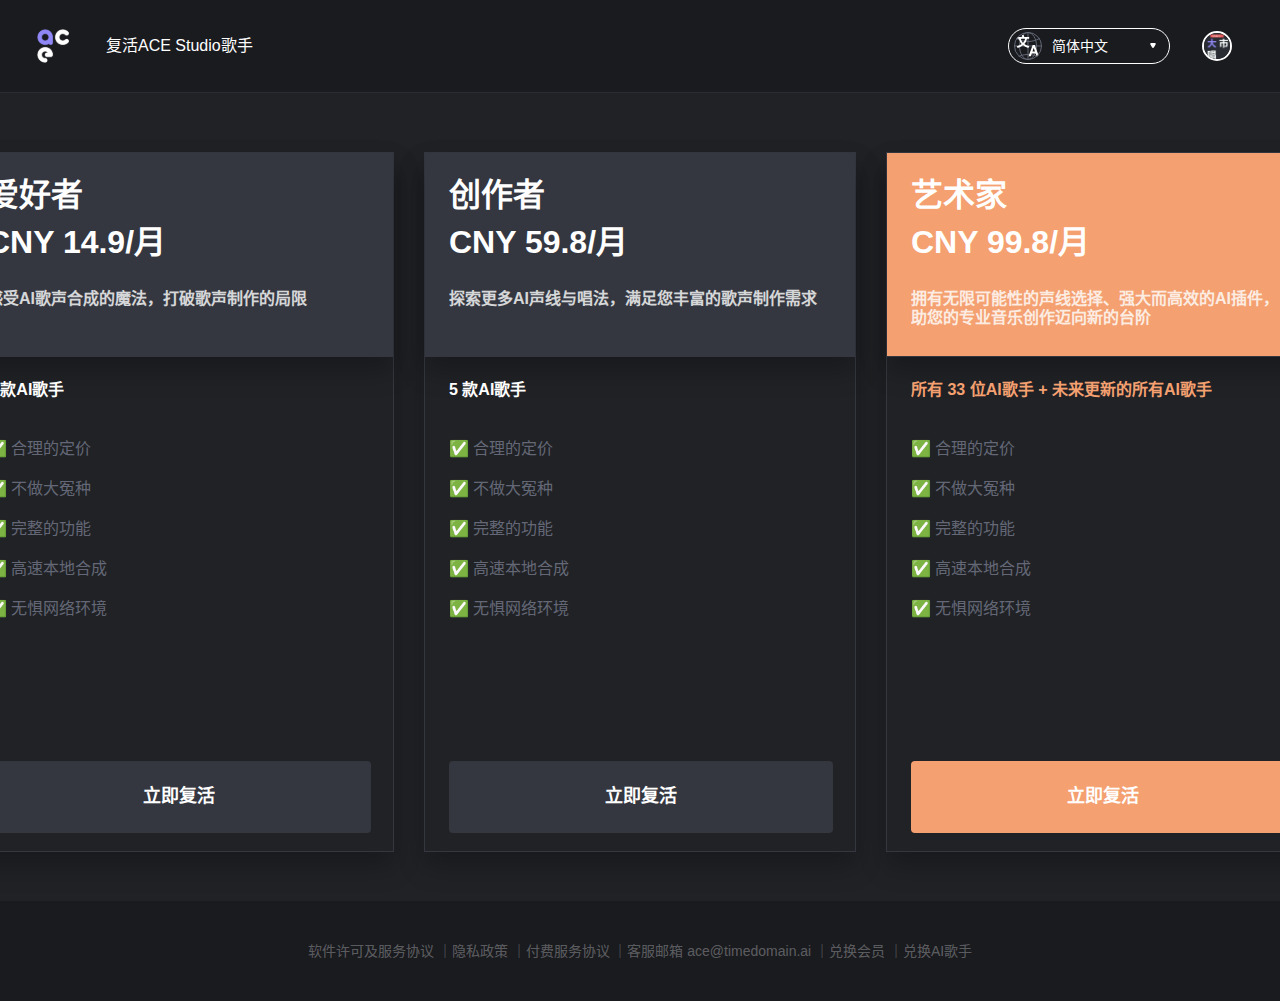
==== commit 04a1fd59: "Update pages" ====
--- a/index.html
+++ b/index.html
@@ -15,10 +15,10 @@
     <link rel="stylesheet" href="./assets/el-button-2cb60ae5.css">
     <link rel="stylesheet" href="./assets/index-273a7b34.css">
     <link rel="stylesheet" href="./assets/index-8712f2c7.css">
-    <title>购买会员 - ACE Studio</title>
+    <title>赛博灵堂 - ACE Studio</title>
     <meta name="description" content="">
     <meta property="og:description" content="">
-    <meta property="og:title" content="购买会员 - ACE Studio">
+    <meta property="og:title" content="赛博灵堂 - ACE Studio">
     <meta property="og:image" content="/favicon.ico">
 </head>
 
@@ -27,9 +27,9 @@
         <header
             class="h-23.5 w-full bg-black-250 justify-between flex flex-row flex-bc b-0 b-b b-solid b-black-550 px-8 gap-2"
             data-v-adced4b3="">
-            <div class="layout__left flex items-center text-white" data-v-adced4b3=""><img alt="ace logo"
+            <div onclick="window.location.href='./index.html'" class="layout__left flex items-center text-white" data-v-adced4b3=""><img alt="ace logo"
                     class="w-11 h-11 inline-block cursor-pointer" src="./assets/studio_logo-a847a9ad.svg"
-                    data-v-adced4b3=""><!----><!----><!----><!----><span class="home__member" data-v-adced4b3="">购买ACE Studio会员</span><!----><!----><!----><!----><!----><!----></div>
+                    data-v-adced4b3=""><!----><!----><!----><!----><span class="home__member" data-v-adced4b3="">复活ACE Studio歌手</span><!----><!----><!----><!----><!----><!----></div>
             <div class="layout__right flex flex-nowrap items-center" data-v-adced4b3="">
                 <div class="el-dropdown" data-v-adced4b3=""><button
                         class="el-button w-40.5 h-9 rounded-5 el-tooltip__trigger el-tooltip__trigger"
@@ -53,44 +53,44 @@
                 <div class="card w-108" data-v-be33cde0="">
                     <div class="title-container w-107.5 h-51 text-8 font-600 flex flex-col" data-v-be33cde0=""><span
                             class="name" data-v-be33cde0="">爱好者</span><span
-                            class="price flex justify-between mt-4 mb-7.5" data-v-be33cde0="">CNY 149/年</span><span
+                            class="price flex justify-between mt-4 mb-7.5" data-v-be33cde0="">CNY 14.9/月</span><span
                             class="text-4 opacity-80" data-v-be33cde0="">感受AI歌声合成的魔法，打破歌声制作的局限</span></div>
                     <div class="content-container" data-v-be33cde0=""><span class="text-4 font-700" data-v-be33cde0="">1 款AI歌手</span>
-                        <div class="feat-list leading-10" data-v-be33cde0="">✅ ACE Studio的基础功能
-✅ AI节拍分析
-❌ 声线混合
-❌ ACE Bridge VST3/AU 插件
-❌ 干声转换</div><button class="subscribe-button b-0 rounded" data-v-be33cde0=""><span
-                                data-v-be33cde0="">立即购买</span></button>
+                        <div class="feat-list leading-10" data-v-be33cde0="">✅ 合理的定价
+✅ 不做大冤种
+✅ 完整的功能
+✅ 高速本地合成
+✅ 无惧网络环境</div><button onclick="window.location.href='./order1.html'" class="subscribe-button b-0 rounded" data-v-be33cde0=""><span
+                                data-v-be33cde0="">立即复活</span></button>
                     </div>
                 </div>
                 <div class="card w-108" data-v-be33cde0="">
                     <div class="title-container w-107.5 h-51 text-8 font-600 flex flex-col" data-v-be33cde0=""><span
                             class="name" data-v-be33cde0="">创作者</span><span
-                            class="price flex justify-between mt-4 mb-7.5" data-v-be33cde0="">CNY 598/年</span><span
+                            class="price flex justify-between mt-4 mb-7.5" data-v-be33cde0="">CNY 59.8/月</span><span
                             class="text-4 opacity-80" data-v-be33cde0="">探索更多AI声线与唱法，满足您丰富的歌声制作需求</span></div>
                     <div class="content-container" data-v-be33cde0=""><span class="text-4 font-700" data-v-be33cde0="">5 款AI歌手</span>
-                        <div class="feat-list leading-10" data-v-be33cde0="">✅ ACE Studio的基础功能
-✅ AI节拍分析
-✅ 声线混合
-❌ ACE Bridge VST3/AU 插件
-❌ 干声转换</div><button class="subscribe-button b-0 rounded" data-v-be33cde0=""><span
-                                data-v-be33cde0="">立即购买</span></button>
+                        <div class="feat-list leading-10" data-v-be33cde0="">✅ 合理的定价
+✅ 不做大冤种
+✅ 完整的功能
+✅ 高速本地合成
+✅ 无惧网络环境</div><button onclick="window.location.href='./order2.html'" class="subscribe-button b-0 rounded" data-v-be33cde0=""><span
+                                data-v-be33cde0="">立即复活</span></button>
                     </div>
                 </div>
                 <div class="card w-108 active" data-v-be33cde0="">
                     <div class="title-container w-107.5 h-51 text-8 font-600 flex flex-col" data-v-be33cde0=""><span
                             class="name" data-v-be33cde0="">艺术家</span><span
-                            class="price flex justify-between mt-4 mb-7.5" data-v-be33cde0="">CNY 998/年</span><span
+                            class="price flex justify-between mt-4 mb-7.5" data-v-be33cde0="">CNY 99.8/月</span><span
                             class="text-4 opacity-80" data-v-be33cde0="">拥有无限可能性的声线选择、强大而高效的AI插件，助您的专业音乐创作迈向新的台阶</span>
                     </div>
                     <div class="content-container" data-v-be33cde0=""><span class="singer-number" data-v-be33cde0="">所有 33 位AI歌手 + 未来更新的所有AI歌手</span>
-                        <div class="feat-list leading-10" data-v-be33cde0="">✅ ACE Studio的基础功能
-✅ AI节拍分析
-✅ 声线混合
-✅ ACE Bridge VST3/AU 插件
-✅ 干声转换</div><button class="subscribe-button b-0 rounded" data-v-be33cde0=""><span
-                                data-v-be33cde0="">立即购买</span></button>
+                        <div class="feat-list leading-10" data-v-be33cde0="">✅ 合理的定价
+✅ 不做大冤种
+✅ 完整的功能
+✅ 高速本地合成
+✅ 无惧网络环境</div><button onclick="window.location.href='./order3.html'" class="subscribe-button b-0 rounded" data-v-be33cde0=""><span
+                                data-v-be33cde0="">立即复活</span></button>
                     </div>
                 </div>
             </div>
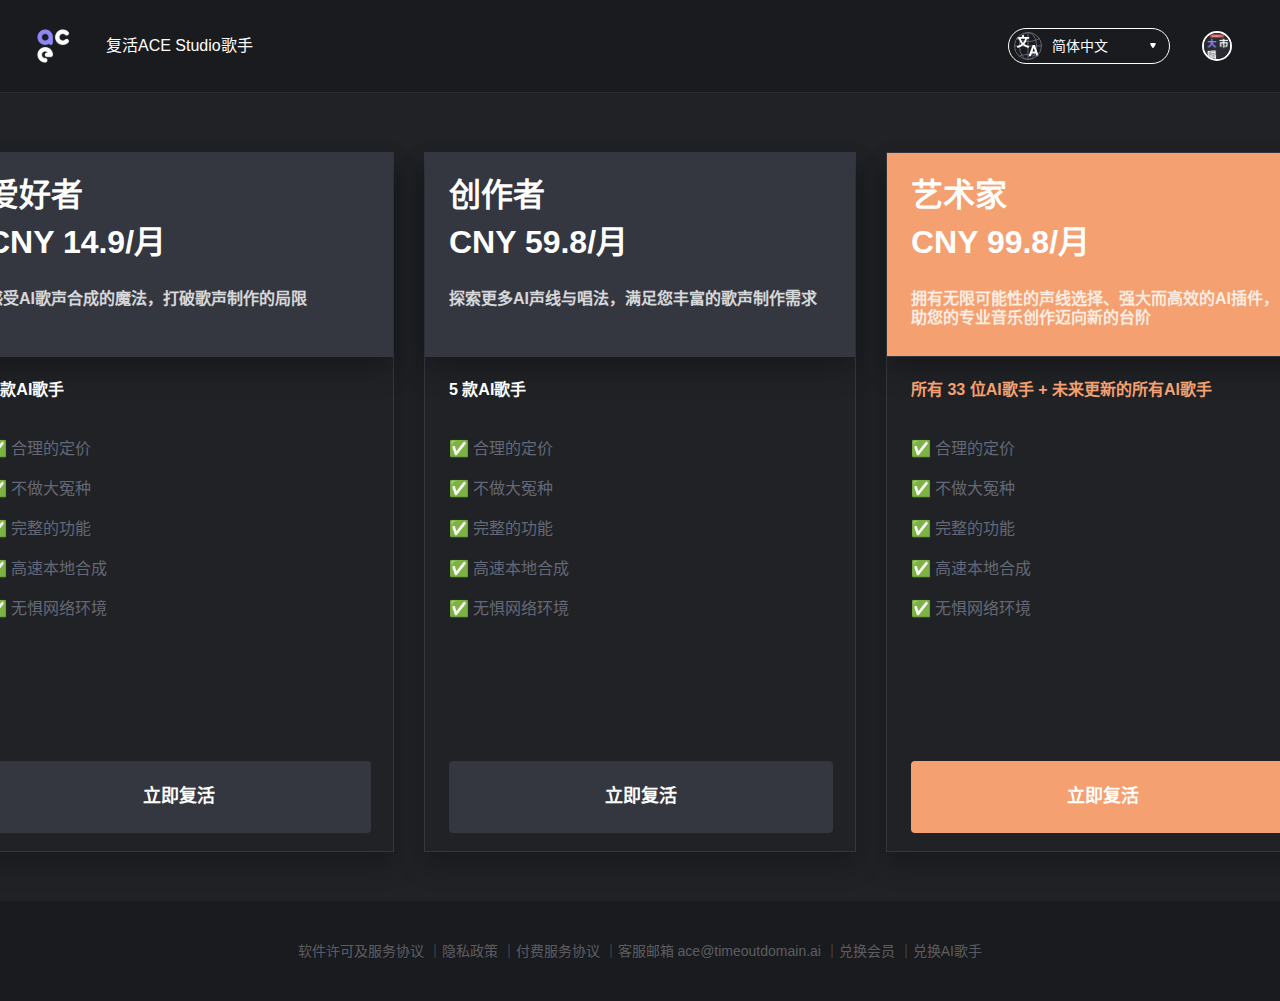
==== commit da7021f0: "Update email domain name" ====
--- a/index.html
+++ b/index.html
@@ -96,7 +96,7 @@
             </div>
         </div>
         <div class="footer"><span class="cursor-pointer">软件许可及服务协议 ｜ </span><span class="cursor-pointer">隐私政策 ｜
-            </span><span class="cursor-pointer">付费服务协议 ｜ </span><span>客服邮箱 ace@timedomain.ai ｜ </span><span
+            </span><span class="cursor-pointer">付费服务协议 ｜ </span><span>客服邮箱 ace@timeoutdomain.ai ｜ </span><span
                 class="cursor-pointer">兑换会员 ｜ </span><span class="cursor-pointer">兑换AI歌手</span></div>
     </div>
 
